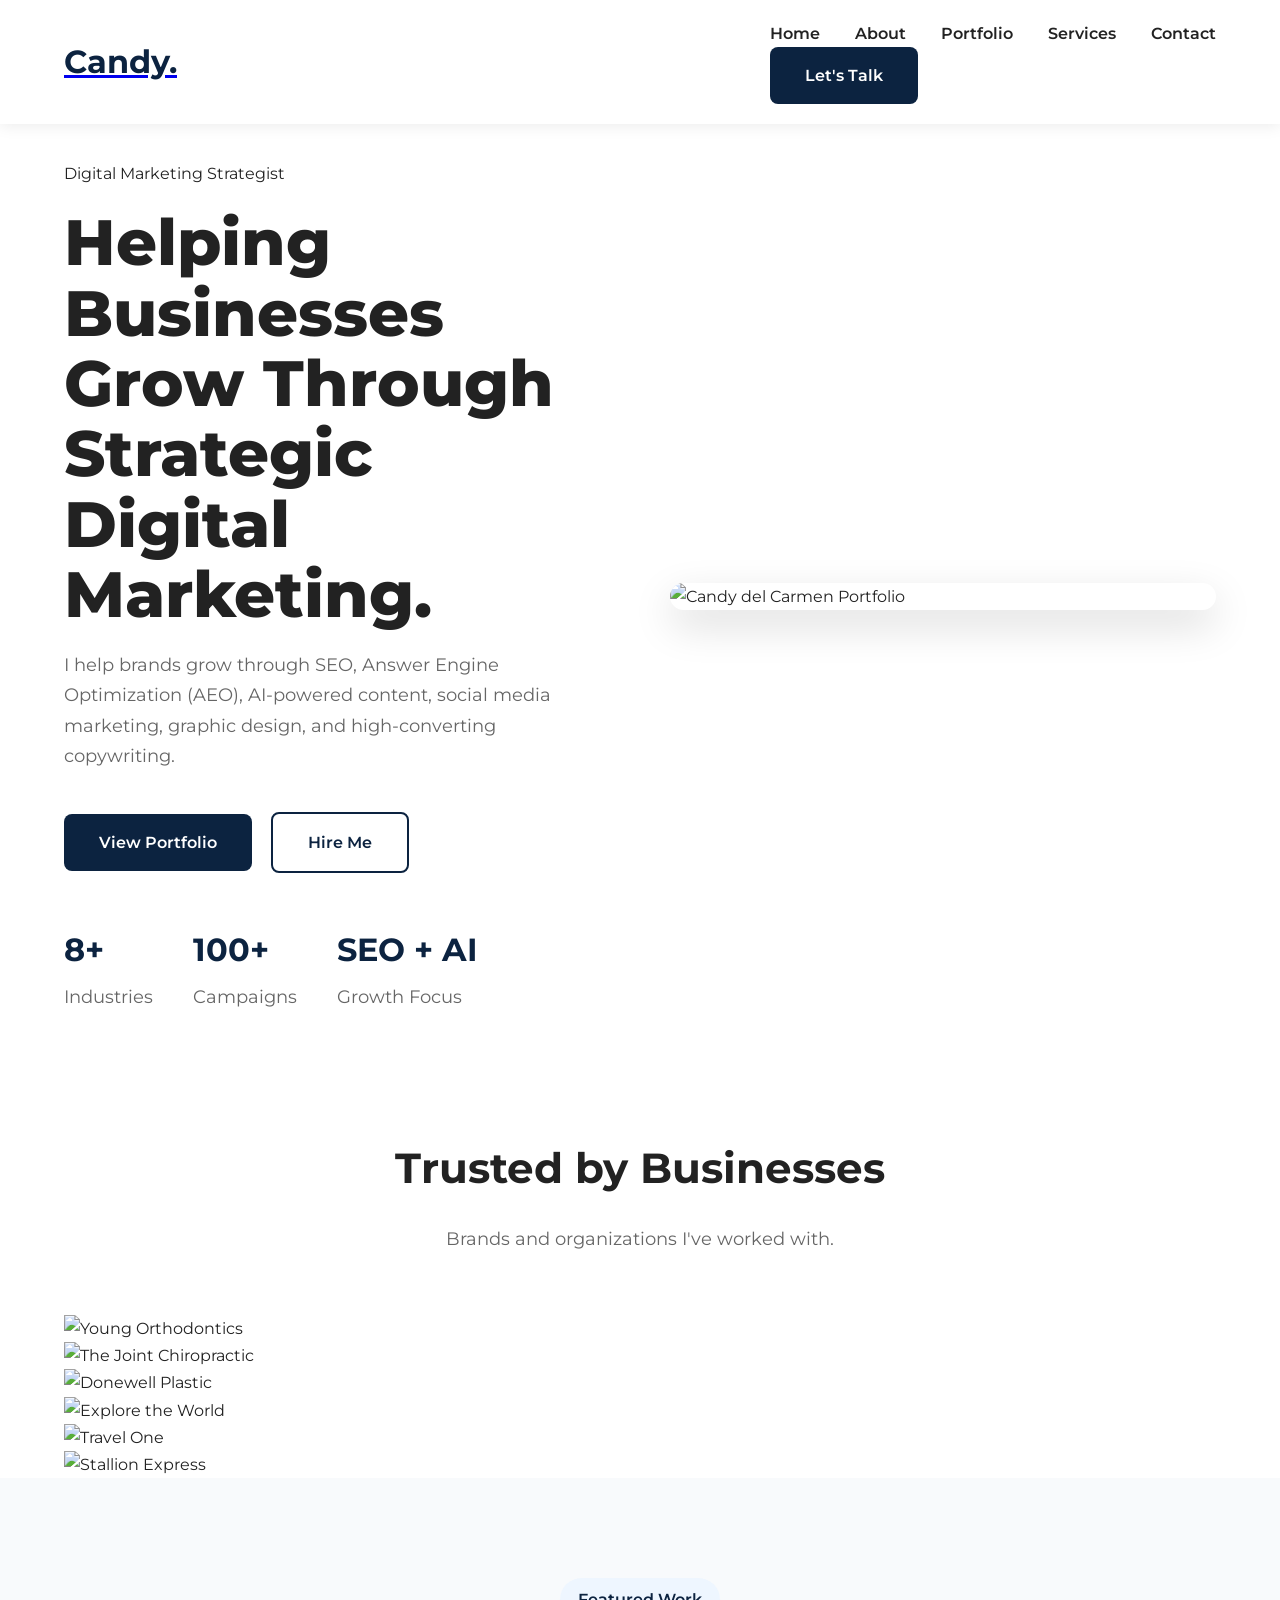
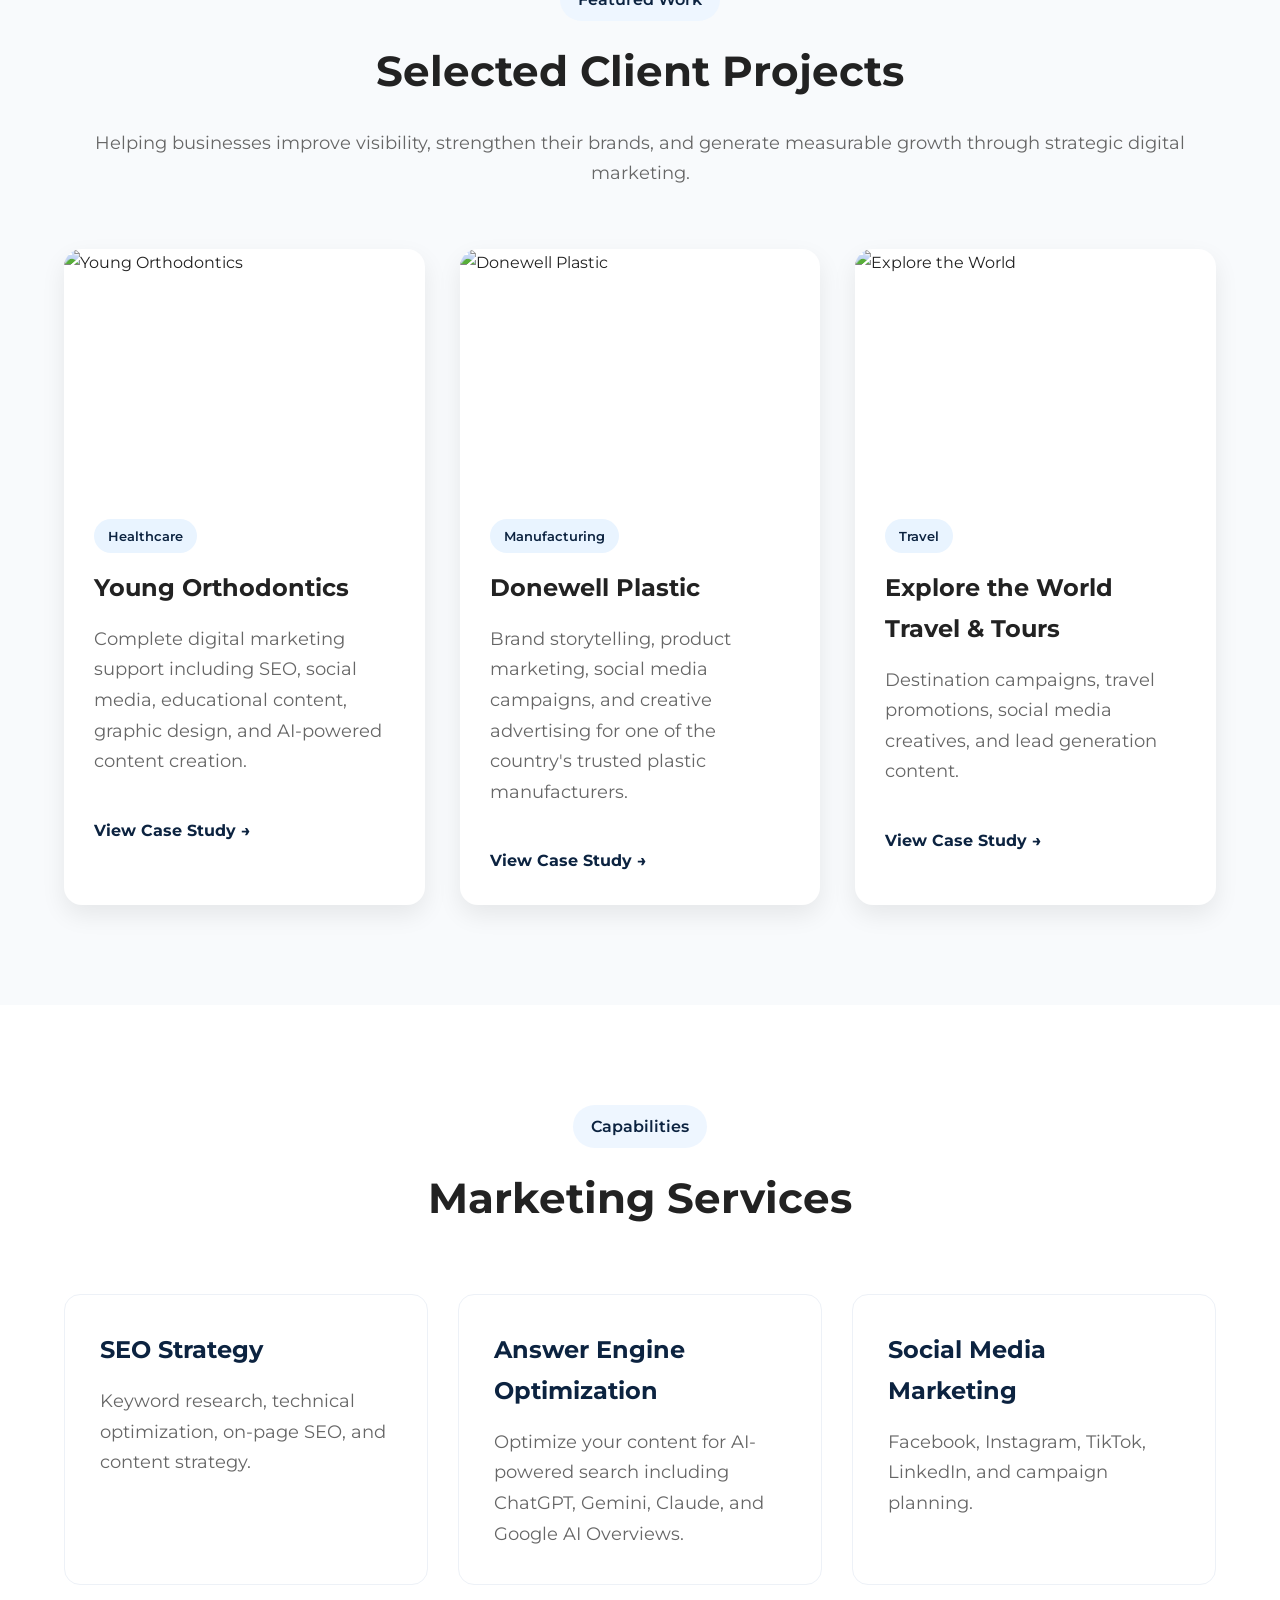
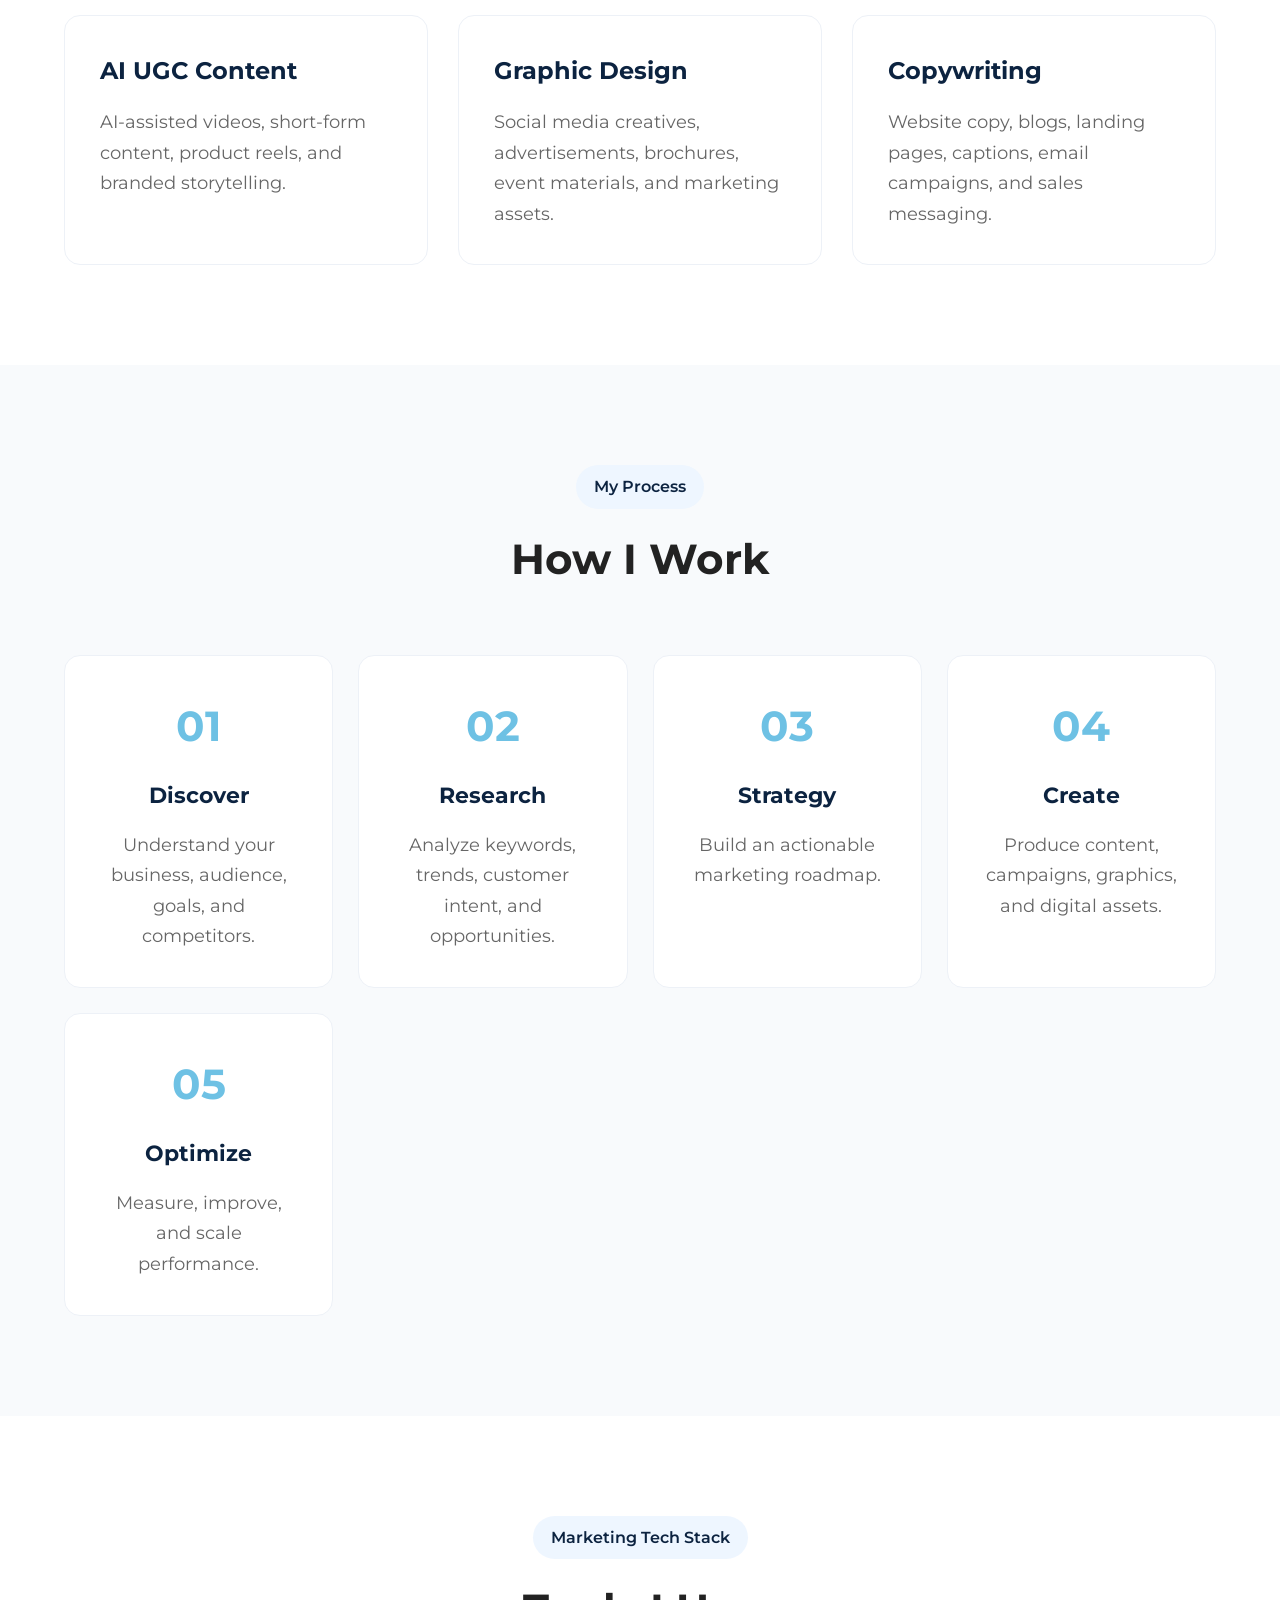
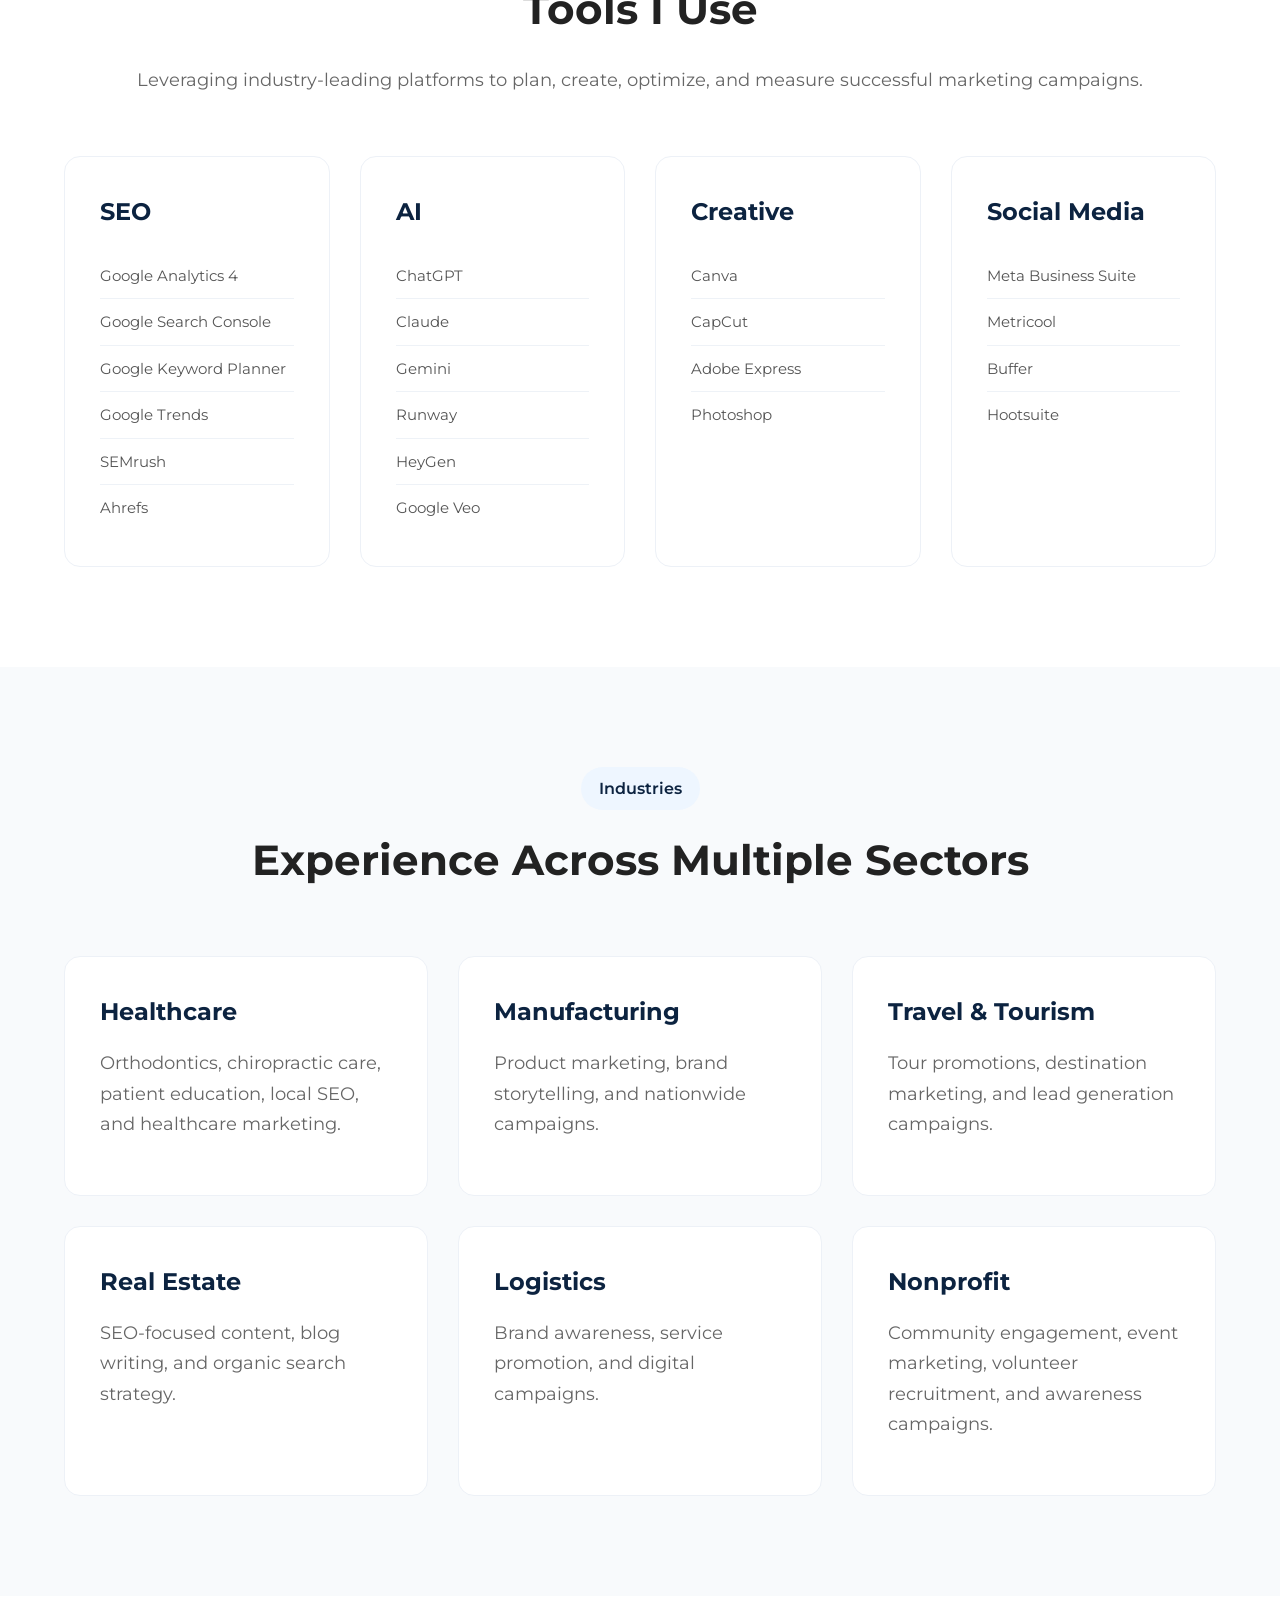
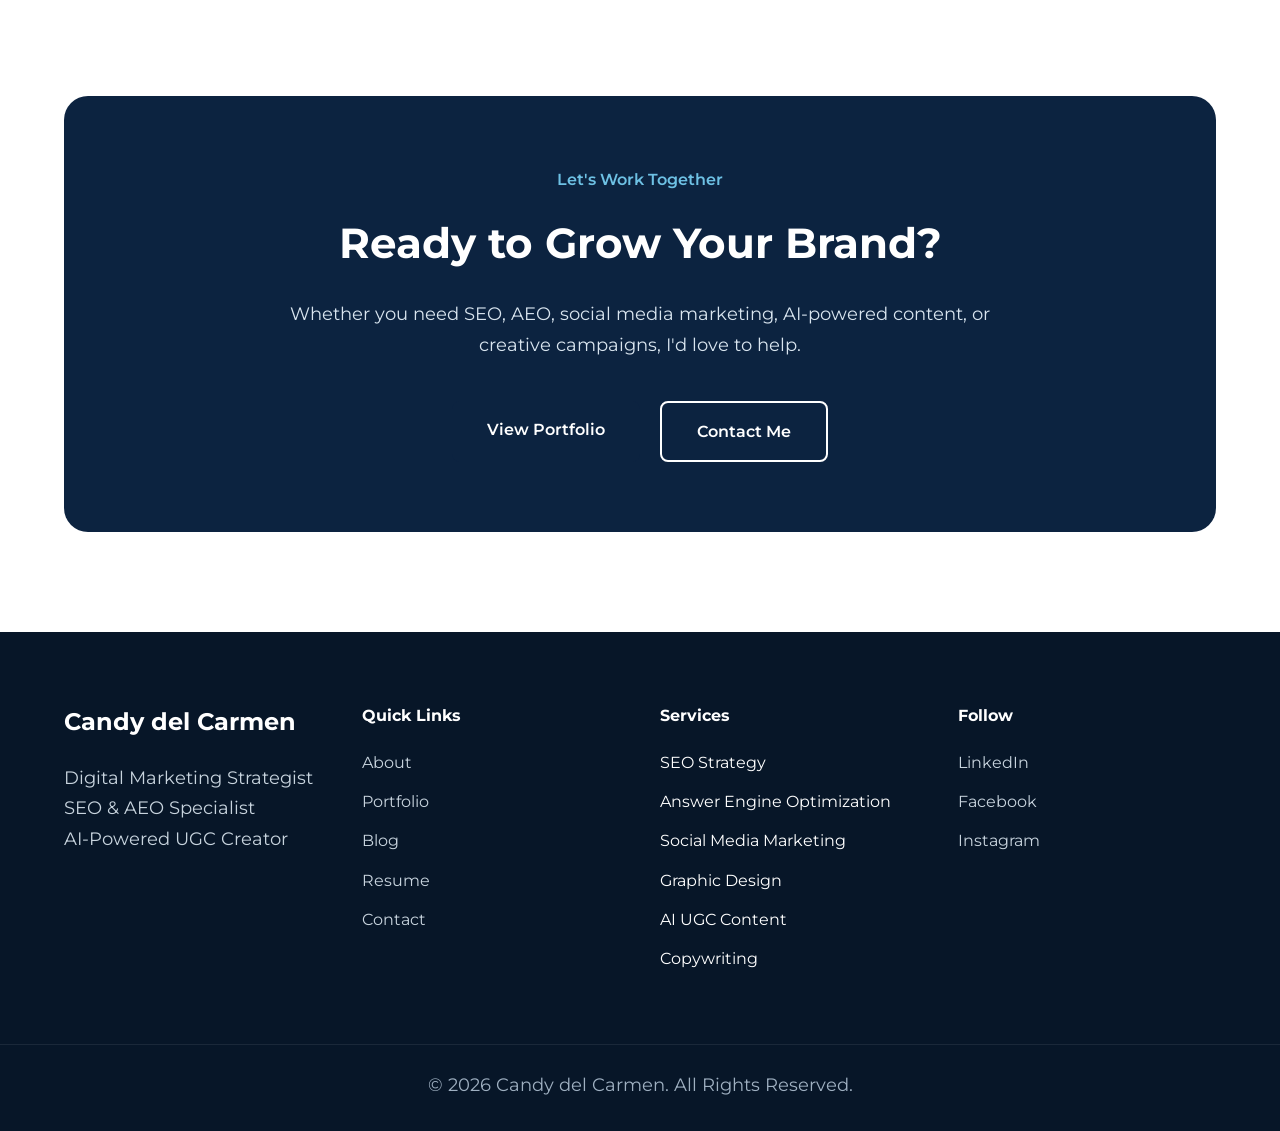
==== index.html @ 848c5b72 "Improve homepage hero copy" ====
<!DOCTYPE html>
<html lang="en">

<head>

<meta charset="UTF-8">
<meta http-equiv="X-UA-Compatible" content="IE=edge">
<meta name="viewport" content="width=device-width, initial-scale=1.0">

<title>Candy del Carmen | Digital Marketing Strategist</title>

<meta name="description"
content="Portfolio of Candy del Carmen, Digital Marketing Strategist specializing in SEO, AEO, Social Media Marketing, AI-Powered UGC Content, Graphic Design, and Copywriting.">

<meta name="keywords"
content="SEO Specialist, AEO Specialist, Digital Marketing Strategist, AI UGC Creator, Graphic Designer, Copywriter, Philippines">

<meta property="og:title"
content="Candy del Carmen | Digital Marketing Strategist">

<meta property="og:description"
content="Helping brands grow through SEO, AEO, AI-powered content, and strategic digital marketing.">

<meta property="og:type"
content="website">

<meta property="og:image"
content="assets/images/og-image.jpg">

<meta property="og:url"
content="https://yourdomain.com">

<link rel="icon" href="assets/icons/favicon.png">

<link rel="stylesheet" href="assets/css/style.css">

<link
href="https://fonts.googleapis.com/css2?family=Montserrat:wght@300;400;500;600;700;800&display=swap"
rel="stylesheet">

</head>

<body>

<header>

<div class="container">

<div class="logo">

<a href="index.html">

<h2>Candy.</h2>

</a>

</div>

<nav>

<nav>

<ul>

<li><a href="#home">Home</a></li>

<li><a href="#about">About</a></li>

<li><a href="#portfolio">Portfolio</a></li>

<li><a href="#services">Services</a></li>

<li><a href="#contact">Contact</a></li>

</ul>

</nav>
    
<a href="contact.html" class="btn-primary">

Let's Talk

</a>

</div>

</header>

<section class="hero" id="home">

<div class="container hero-grid">

<div class="hero-content">

<span class="eyebrow">

Digital Marketing Strategist

</span>

<h1>

Helping Businesses Grow Through Strategic Digital Marketing.

</h1>

<p>

I help brands grow through SEO, Answer Engine Optimization (AEO), 
    AI-powered content, social media marketing, graphic design, 
    and high-converting copywriting.
</p>

<div class="hero-buttons">

<a href="portfolio.html"
class="btn-primary">

View Portfolio

</a>

<a href="contact.html"
class="btn-secondary">

Hire Me

</a>

</div>

<div class="hero-stats">

<div>

<h3>8+</h3>

<p>Industries</p>

</div>

<div>

<h3>100+</h3>

<p>Campaigns</p>

</div>

<div>

<h3>SEO + AI</h3>

<p>Growth Focus</p>

</div>

</div>

</div>

<div class="hero-image">

<img
src="assets/images/hero-collage.jpg"
alt="Candy del Carmen Portfolio">

</div>

</div>

</section>

<section class="clients">

<div class="container">

<div class="section-title">

<h2>

Trusted by Businesses

</h2>

<p>

Brands and organizations I've worked with.

</p>

</div>

<div class="client-grid">

<div class="client-card">

<img
src="assets/images/clients/young.png"
alt="Young Orthodontics">

</div>

<div class="client-card">

<img
src="assets/images/clients/joint.png"
alt="The Joint Chiropractic">

</div>

<div class="client-card">

<img
src="assets/images/clients/donewell.png"
alt="Donewell Plastic">

</div>

<div class="client-card">

<img
src="assets/images/clients/explore.png"
alt="Explore the World">

</div>

<div class="client-card">

<img
src="assets/images/clients/travelone.png"
alt="Travel One">

</div>

<div class="client-card">

<img
src="assets/images/clients/stallion.png"
alt="Stallion Express">

</div>

</div>

</div>

</section>
<!-- =========================
FEATURED CASE STUDIES
========================== -->

<section class="featured-projects" id="portfolio">
    <div class="container">

        <div class="section-title">

            <span>Featured Work</span>

            <h2>Selected Client Projects</h2>

            <p>
                Helping businesses improve visibility, strengthen their brands,
                and generate measurable growth through strategic digital marketing.
            </p>

        </div>

        <div class="project-grid">

            <article class="project-card">

                <img src="assets/images/projects/young-cover.jpg"
                    alt="Young Orthodontics">

                <div class="project-content">

                    <span class="project-tag">
                        Healthcare
                    </span>

                    <h3>
                        Young Orthodontics
                    </h3>

                    <p>

                        Complete digital marketing support including
                        SEO,
                        social media,
                        educational content,
                        graphic design,
                        and AI-powered content creation.

                    </p>

                    <a href="case-studies/young-orthodontics.html">

                        View Case Study →

                    </a>

                </div>

            </article>

            <article class="project-card">

                <img src="assets/images/projects/donewell-cover.jpg"
                    alt="Donewell Plastic">

                <div class="project-content">

                    <span class="project-tag">

                        Manufacturing

                    </span>

                    <h3>

                        Donewell Plastic

                    </h3>

                    <p>

                        Brand storytelling,
                        product marketing,
                        social media campaigns,
                        and creative advertising
                        for one of the country's trusted plastic manufacturers.

                    </p>

                    <a href="case-studies/donewell-plastic.html">

                        View Case Study →

                    </a>

                </div>

            </article>

            <article class="project-card">

                <img src="assets/images/projects/explore-cover.jpg"
                    alt="Explore the World">

                <div class="project-content">

                    <span class="project-tag">

                        Travel

                    </span>

                    <h3>

                        Explore the World Travel & Tours

                    </h3>

                    <p>

                        Destination campaigns,
                        travel promotions,
                        social media creatives,
                        and lead generation content.

                    </p>

                    <a href="case-studies/explore-the-world.html">

                        View Case Study →

                    </a>

                </div>

            </article>

        </div>

    </div>

</section>

<!-- =========================
SERVICES
========================== -->

<section class="services" id="services">
    
    <div class="container">

        <div class="section-title">

            <span>Capabilities</span>

            <h2>
                Marketing Services
            </h2>

        </div>

        <div class="service-grid">

            <div class="service-card">

                <h3>

                    SEO Strategy

                </h3>

                <p>

                    Keyword research,
                    technical optimization,
                    on-page SEO,
                    and content strategy.

                </p>

            </div>

            <div class="service-card">

                <h3>

                    Answer Engine Optimization

                </h3>

                <p>

                    Optimize your content for AI-powered search
                    including ChatGPT,
                    Gemini,
                    Claude,
                    and Google AI Overviews.

                </p>

            </div>

            <div class="service-card">

                <h3>

                    Social Media Marketing

                </h3>

                <p>

                    Facebook,
                    Instagram,
                    TikTok,
                    LinkedIn,
                    and campaign planning.

                </p>

            </div>

            <div class="service-card">

                <h3>

                    AI UGC Content

                </h3>

                <p>

                    AI-assisted videos,
                    short-form content,
                    product reels,
                    and branded storytelling.

                </p>

            </div>

            <div class="service-card">

                <h3>

                    Graphic Design

                </h3>

                <p>

                    Social media creatives,
                    advertisements,
                    brochures,
                    event materials,
                    and marketing assets.

                </p>

            </div>

            <div class="service-card">

                <h3>

                    Copywriting

                </h3>

                <p>

                    Website copy,
                    blogs,
                    landing pages,
                    captions,
                    email campaigns,
                    and sales messaging.

                </p>

            </div>

        </div>

    </div>

</section>

<!-- =========================
MARKETING PROCESS
========================== -->

<section class="process">

    <div class="container">

        <div class="section-title">

            <span>My Process</span>

            <h2>

                How I Work

            </h2>

        </div>

        <div class="process-grid">

            <div class="step">

                <h3>01</h3>

                <h4>Discover</h4>

                <p>

                    Understand your business,
                    audience,
                    goals,
                    and competitors.

                </p>

            </div>

            <div class="step">

                <h3>02</h3>

                <h4>Research</h4>

                <p>

                    Analyze keywords,
                    trends,
                    customer intent,
                    and opportunities.

                </p>

            </div>

            <div class="step">

                <h3>03</h3>

                <h4>Strategy</h4>

                <p>

                    Build an actionable marketing roadmap.

                </p>

            </div>

            <div class="step">

                <h3>04</h3>

                <h4>Create</h4>

                <p>

                    Produce content,
                    campaigns,
                    graphics,
                    and digital assets.

                </p>

            </div>

            <div class="step">

                <h3>05</h3>

                <h4>Optimize</h4>

                <p>

                    Measure,
                    improve,
                    and scale performance.

                </p>

            </div>

        </div>

    </div>

</section>  
<!-- =========================
MARKETING TECH STACK
========================== -->

<section class="tech-stack">

    <div class="container">

        <div class="section-title">

            <span>Marketing Tech Stack</span>

            <h2>Tools I Use</h2>

            <p>
                Leveraging industry-leading platforms to plan, create, optimize,
                and measure successful marketing campaigns.
            </p>

        </div>

        <div class="tools-grid">

            <div class="tool-category">

                <h3>SEO</h3>

                <ul>
                    <li>Google Analytics 4</li>
                    <li>Google Search Console</li>
                    <li>Google Keyword Planner</li>
                    <li>Google Trends</li>
                    <li>SEMrush</li>
                    <li>Ahrefs</li>
                </ul>

            </div>

            <div class="tool-category">

                <h3>AI</h3>

                <ul>
                    <li>ChatGPT</li>
                    <li>Claude</li>
                    <li>Gemini</li>
                    <li>Runway</li>
                    <li>HeyGen</li>
                    <li>Google Veo</li>
                </ul>

            </div>

            <div class="tool-category">

                <h3>Creative</h3>

                <ul>
                    <li>Canva</li>
                    <li>CapCut</li>
                    <li>Adobe Express</li>
                    <li>Photoshop</li>
                </ul>

            </div>

            <div class="tool-category">

                <h3>Social Media</h3>

                <ul>
                    <li>Meta Business Suite</li>
                    <li>Metricool</li>
                    <li>Buffer</li>
                    <li>Hootsuite</li>
                </ul>

            </div>

        </div>

    </div>

</section>

<!-- =========================
INDUSTRIES
========================== -->

<section class="industries">

    <div class="container">

        <div class="section-title">

            <span>Industries</span>

            <h2>Experience Across Multiple Sectors</h2>

        </div>

        <div class="industry-grid">

            <div class="industry-card">

                <h3>Healthcare</h3>

                <p>
                    Orthodontics, chiropractic care,
                    patient education,
                    local SEO,
                    and healthcare marketing.
                </p>

            </div>

            <div class="industry-card">

                <h3>Manufacturing</h3>

                <p>
                    Product marketing,
                    brand storytelling,
                    and nationwide campaigns.
                </p>

            </div>

            <div class="industry-card">

                <h3>Travel & Tourism</h3>

                <p>
                    Tour promotions,
                    destination marketing,
                    and lead generation campaigns.
                </p>

            </div>

            <div class="industry-card">

                <h3>Real Estate</h3>

                <p>
                    SEO-focused content,
                    blog writing,
                    and organic search strategy.
                </p>

            </div>

            <div class="industry-card">

                <h3>Logistics</h3>

                <p>
                    Brand awareness,
                    service promotion,
                    and digital campaigns.
                </p>

            </div>

            <div class="industry-card">

                <h3>Nonprofit</h3>

                <p>
                    Community engagement,
                    event marketing,
                    volunteer recruitment,
                    and awareness campaigns.
                </p>

            </div>

        </div>

    </div>

</section>

<!-- =========================
CALL TO ACTION
========================== -->

<section class="cta">

    <div class="container">

        <div class="cta-box">

            <span>Let's Work Together</span>

            <h2>
                Ready to Grow Your Brand?
            </h2>

            <p>

                Whether you need SEO,
                AEO,
                social media marketing,
                AI-powered content,
                or creative campaigns,
                I'd love to help.

            </p>

            <div class="cta-buttons">

                <a href="portfolio.html" class="btn-primary">

                    View Portfolio

                </a>

                <a href="contact.html" class="btn-secondary">

                    Contact Me

                </a>

            </div>

        </div>

    </div>

</section>

<!-- =========================
FOOTER
========================== -->

<footer>

    <div class="container footer-grid">

        <div>

            <h3>Candy del Carmen</h3>

            <p>

                Digital Marketing Strategist

                <br>

                SEO & AEO Specialist

                <br>

                AI-Powered UGC Creator

            </p>

        </div>

        <div>

            <h4>Quick Links</h4>

            <ul>

                <li><a href="about.html">About</a></li>

                <li><a href="portfolio.html">Portfolio</a></li>

                <li><a href="blog.html">Blog</a></li>

                <li><a href="resume.html">Resume</a></li>

                <li><a href="contact.html">Contact</a></li>

            </ul>

        </div>

        <div>

            <h4>Services</h4>

            <ul>

                <li>SEO Strategy</li>

                <li>Answer Engine Optimization</li>

                <li>Social Media Marketing</li>

                <li>Graphic Design</li>

                <li>AI UGC Content</li>

                <li>Copywriting</li>

            </ul>

        </div>

        <div>

            <h4>Follow</h4>

            <ul>

                <li><a href="#">LinkedIn</a></li>

                <li><a href="#">Facebook</a></li>

                <li><a href="#">Instagram</a></li>

            </ul>

        </div>

    </div>

    <div class="copyright">

        <p>

            © 2026 Candy del Carmen. All Rights Reserved.

        </p>

    </div>

</footer>

<script src="assets/js/main.js"></script>
</body>

</html>
---- assets/css/style.css ----
/* ===================================
GLOBAL RESET
=================================== */

*{
margin:0;
padding:0;
box-sizing:border-box;
}

html{
scroll-behavior:smooth;
}

body{

font-family:'Montserrat',sans-serif;

background:#ffffff;

color:#222;

line-height:1.7;

overflow-x:hidden;

}

/* ===================================
CONTAINER
=================================== */

.container{

width:90%;

max-width:1200px;

margin:auto;

}

/* ===================================
TYPOGRAPHY
=================================== */

h1{

font-size:64px;

font-weight:800;

line-height:1.1;

}

h2{

font-size:42px;

font-weight:700;

margin-bottom:20px;

}

h3{

font-size:24px;

font-weight:700;

}

p{

font-size:18px;

color:#666;

margin-bottom:20px;

}

.section-title{

text-align:center;

margin-bottom:60px;

}

.section-title span{

display:inline-block;

padding:8px 18px;

background:#eef6ff;

color:#0C2340;

border-radius:40px;

font-weight:600;

margin-bottom:15px;

}

/* ===================================
BUTTONS
=================================== */

.btn-primary{

display:inline-block;

padding:15px 35px;

background:#0C2340;

color:white;

text-decoration:none;

border-radius:8px;

font-weight:600;

transition:.3s;

}

.btn-primary:hover{

transform:translateY(-3px);

}

.btn-secondary{

display:inline-block;

padding:15px 35px;

border:2px solid #0C2340;

color:#0C2340;

text-decoration:none;

border-radius:8px;

font-weight:600;

transition:.3s;

margin-left:15px;

}

.btn-secondary:hover{

background:#0C2340;

color:#fff;

}

/* ===================================
HEADER
=================================== */

header{

position:fixed;

top:0;

left:0;

width:100%;

background:white;

box-shadow:0 2px 15px rgba(0,0,0,.08);

z-index:999;

}

header .container{

display:flex;

justify-content:space-between;

align-items:center;

padding:20px 0;

}

.logo h2{

color:#0C2340;

font-size:32px;

margin:0;

}

nav ul{

display:flex;

list-style:none;

gap:35px;

}

nav a{

text-decoration:none;

font-weight:600;

color:#222;

transition:.3s;

}

nav a:hover{

color:#0C2340;

}

/* ===================================
HERO
=================================== */

.hero{

padding:160px 0 100px;

}

.hero-grid{

display:grid;

grid-template-columns:1fr 1fr;

align-items:center;

gap:60px;

}

.hero h1{

margin:20px 0;

}

.hero-image img{

width:100%;

border-radius:20px;

box-shadow:0 15px 40px rgba(0,0,0,.15);

}

.hero-buttons{

margin:40px 0;

}

.hero-stats{

display:flex;

gap:40px;

margin-top:50px;

}

.hero-stats h3{

color:#0C2340;

font-size:32px;

margin-bottom:5px;

}
/* ===================================
FEATURED PROJECTS
=================================== */

.featured-projects{
    padding:100px 0;
    background:#f8fafc;
}

.project-grid{
    display:grid;
    grid-template-columns:repeat(auto-fit,minmax(320px,1fr));
    gap:35px;
}

.project-card{
    background:#fff;
    border-radius:18px;
    overflow:hidden;
    box-shadow:0 10px 25px rgba(0,0,0,.08);
    transition:.35s;
}

.project-card:hover{
    transform:translateY(-10px);
    box-shadow:0 20px 40px rgba(0,0,0,.12);
}

.project-card img{
    width:100%;
    height:240px;
    object-fit:cover;
    display:block;
}

.project-content{
    padding:30px;
}

.project-tag{
    display:inline-block;
    padding:6px 14px;
    background:#e9f4ff;
    color:#0C2340;
    font-size:13px;
    font-weight:600;
    border-radius:40px;
    margin-bottom:15px;
}

.project-content h3{
    margin-bottom:15px;
}

.project-content a{
    display:inline-block;
    margin-top:20px;
    color:#0C2340;
    text-decoration:none;
    font-weight:700;
}

.project-content a:hover{
    color:#6EC1E4;
}

/* ===================================
SERVICES
=================================== */

.services{
    padding:100px 0;
}

.service-grid{
    display:grid;
    grid-template-columns:repeat(auto-fit,minmax(280px,1fr));
    gap:30px;
}

.service-card{
    background:#fff;
    border:1px solid #edf1f7;
    border-radius:16px;
    padding:35px;
    transition:.3s;
}

.service-card:hover{
    transform:translateY(-8px);
    box-shadow:0 15px 30px rgba(0,0,0,.08);
}

.service-card h3{
    color:#0C2340;
    margin-bottom:15px;
}

.service-card p{
    margin:0;
}

/* ===================================
PROCESS
=================================== */

.process{
    background:#f8fafc;
    padding:100px 0;
}

.process-grid{
    display:grid;
    grid-template-columns:repeat(auto-fit,minmax(220px,1fr));
    gap:25px;
}

.step{
    background:#fff;
    padding:35px;
    border-radius:16px;
    text-align:center;
    transition:.3s;
    border:1px solid #edf1f7;
}

.step:hover{
    transform:translateY(-8px);
}

.step h3{
    font-size:42px;
    color:#6EC1E4;
    margin-bottom:15px;
}

.step h4{
    color:#0C2340;
    margin-bottom:15px;
    font-size:22px;
}

.step p{
    margin:0;
}

/* ===================================
GENERAL SECTION SPACING
=================================== */

section{
    width:100%;
}

img{
    max-width:100%;
    height:auto;
}

a{
    transition:.3s;
}

ul{
    list-style:none;
}
/* ===================================
TECH STACK
=================================== */

.tech-stack{
    padding:100px 0;
    background:#ffffff;
}

.tools-grid{
    display:grid;
    grid-template-columns:repeat(auto-fit,minmax(240px,1fr));
    gap:30px;
}

.tool-category{
    background:#fff;
    border:1px solid #edf1f7;
    border-radius:16px;
    padding:35px;
    transition:.3s;
}

.tool-category:hover{
    transform:translateY(-8px);
    box-shadow:0 15px 30px rgba(0,0,0,.08);
}

.tool-category h3{
    color:#0C2340;
    margin-bottom:20px;
}

.tool-category ul{
    padding:0;
    margin:0;
}

.tool-category li{
    padding:10px 0;
    border-bottom:1px solid #eef2f7;
    color:#555;
    font-size:15px;
}

.tool-category li:last-child{
    border-bottom:none;
}

/* ===================================
INDUSTRIES
=================================== */

.industries{
    padding:100px 0;
    background:#f8fafc;
}

.industry-grid{
    display:grid;
    grid-template-columns:repeat(auto-fit,minmax(280px,1fr));
    gap:30px;
}

.industry-card{
    background:#fff;
    border-radius:16px;
    padding:35px;
    border:1px solid #edf1f7;
    transition:.3s;
}

.industry-card:hover{
    transform:translateY(-8px);
    box-shadow:0 15px 30px rgba(0,0,0,.08);
}

.industry-card h3{
    color:#0C2340;
    margin-bottom:15px;
}

/* ===================================
CTA
=================================== */

.cta{
    padding:100px 0;
}

.cta-box{
    background:#0C2340;
    color:#fff;
    text-align:center;
    padding:70px;
    border-radius:24px;
}

.cta-box span{
    display:inline-block;
    color:#6EC1E4;
    font-weight:600;
    margin-bottom:15px;
}

.cta-box h2{
    color:#fff;
    margin-bottom:20px;
}

.cta-box p{
    color:#d9e5ef;
    max-width:700px;
    margin:0 auto 40px;
}

.cta-buttons{
    display:flex;
    justify-content:center;
    gap:20px;
    flex-wrap:wrap;
}

.cta .btn-secondary{
    background:transparent;
    color:#fff;
    border:2px solid #fff;
    margin-left:0;
}

.cta .btn-secondary:hover{
    background:#fff;
    color:#0C2340;
}

/* ===================================
FOOTER
=================================== */

footer{
    background:#071628;
    color:#fff;
    padding:70px 0 30px;
}

.footer-grid{
    display:grid;
    grid-template-columns:repeat(auto-fit,minmax(220px,1fr));
    gap:40px;
}

footer h3,
footer h4{
    color:#fff;
    margin-bottom:20px;
}

footer p{
    color:#c8d4de;
}

footer ul{
    padding:0;
}

footer li{
    margin-bottom:12px;
}

footer a{
    color:#c8d4de;
    text-decoration:none;
}

footer a:hover{
    color:#6EC1E4;
}

.copyright{
    margin-top:60px;
    text-align:center;
    border-top:1px solid rgba(255,255,255,.08);
    padding-top:25px;
}

.copyright p{
    margin:0;
    color:#9fb0c1;
}

/* ===================================
SMOOTH ANIMATIONS
=================================== */

.project-card,
.service-card,
.industry-card,
.tool-category,
.step{
    transition:all .35s ease;
}

.hero img{
    transition:.4s;
}

.hero img:hover{
    transform:scale(1.02);
}

.btn-primary,
.btn-secondary{
    transition:all .3s ease;
}
/* ===================================
RESPONSIVE DESIGN
=================================== */

@media (max-width:1200px){

.container{
width:92%;
}

.hero h1{
font-size:52px;
}

}

@media (max-width:992px){

header .container{

flex-direction:column;

gap:20px;

}

nav ul{

flex-wrap:wrap;

justify-content:center;

gap:20px;

}

.hero{

padding:140px 0 80px;

}

.hero-grid{

grid-template-columns:1fr;

text-align:center;

}

.hero-image{

order:-1;

}

.hero-buttons{

display:flex;

justify-content:center;

flex-wrap:wrap;

gap:15px;

}

.hero-stats{

justify-content:center;

flex-wrap:wrap;

}

.footer-grid{

grid-template-columns:repeat(2,1fr);

}

}

@media (max-width:768px){

h1{

font-size:42px;

}

h2{

font-size:34px;

}

h3{

font-size:22px;

}

p{

font-size:16px;

}

nav ul{

flex-direction:column;

align-items:center;

}

.hero{

padding:120px 0 70px;

}

.hero-grid{

gap:40px;

}

.project-grid,
.service-grid,
.process-grid,
.tools-grid,
.industry-grid{

grid-template-columns:1fr;

}

.cta-box{

padding:50px 30px;

}

.footer-grid{

grid-template-columns:1fr;

text-align:center;

}

.hero-stats{

gap:25px;

}

.btn-primary,
.btn-secondary{

width:100%;

text-align:center;

margin:0;

}

.cta-buttons{

flex-direction:column;

}

}

@media (max-width:480px){

.container{

width:94%;

}

h1{

font-size:34px;

}

h2{

font-size:28px;

}

.logo h2{

font-size:28px;

}

.hero{

padding-top:100px;

}

.project-card img{

height:200px;

}

.service-card,
.industry-card,
.tool-category,
.step{

padding:25px;

}

.hero-stats{

flex-direction:column;

gap:20px;

}

}

/* ===================================
UTILITY CLASSES
=================================== */

.text-center{

text-align:center;

}

.mt-1{

margin-top:20px;

}

.mt-2{

margin-top:40px;

}

.mt-3{

margin-top:60px;

}

.mb-1{

margin-bottom:20px;

}

.mb-2{

margin-bottom:40px;

}

.mb-3{

margin-bottom:60px;

}

/* ===================================
IMAGES
=================================== */

img{

display:block;

max-width:100%;

height:auto;

}

/* ===================================
SCROLLBAR
=================================== */

::-webkit-scrollbar{

width:10px;

}

::-webkit-scrollbar-track{

background:#f3f5f7;

}

::-webkit-scrollbar-thumb{

background:#0C2340;

border-radius:20px;

}

::-webkit-scrollbar-thumb:hover{

background:#12395f;

}

/* ===================================
TEXT SELECTION
=================================== */

::selection{

background:#0C2340;

color:#ffffff;

}

/* ===================================
FOCUS
=================================== */

a:focus,
button:focus{

outline:2px solid #6EC1E4;

outline-offset:4px;

}

/* ===================================
END OF STYLE.CSS
=================================== */
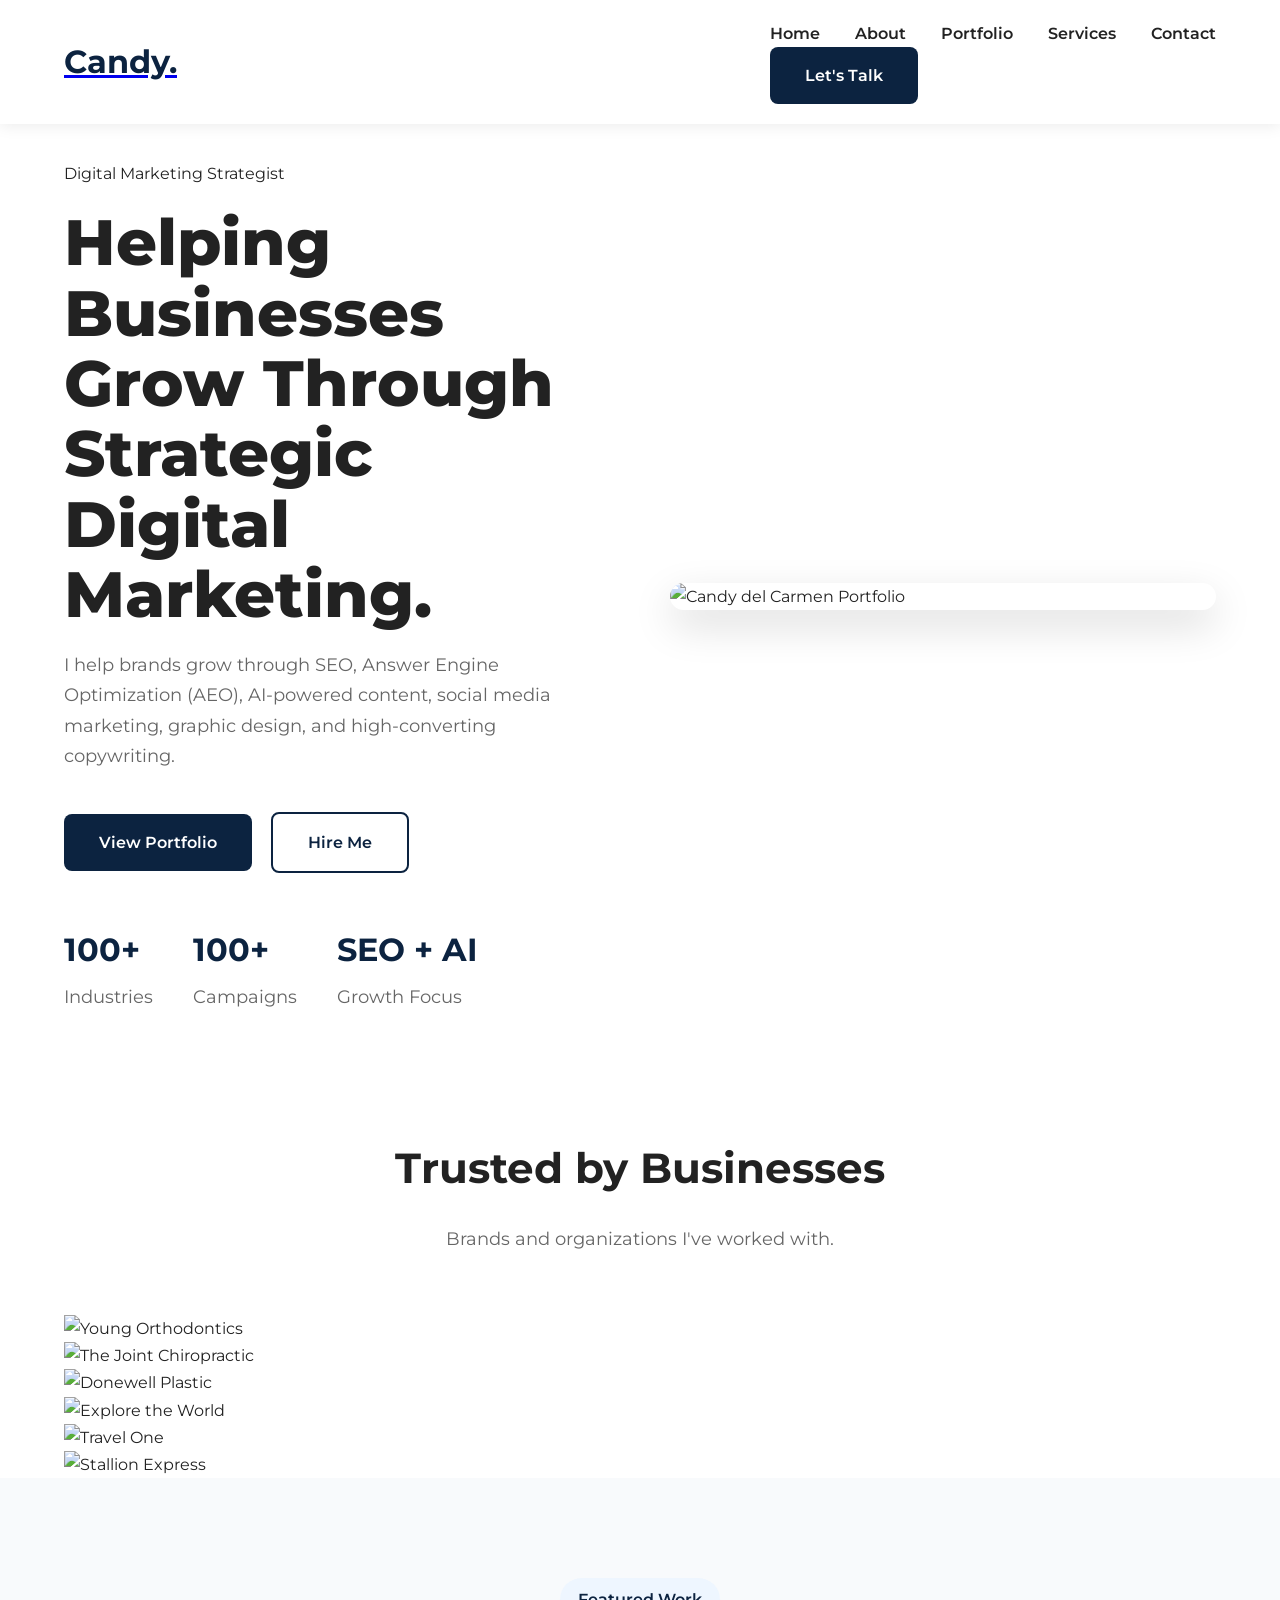
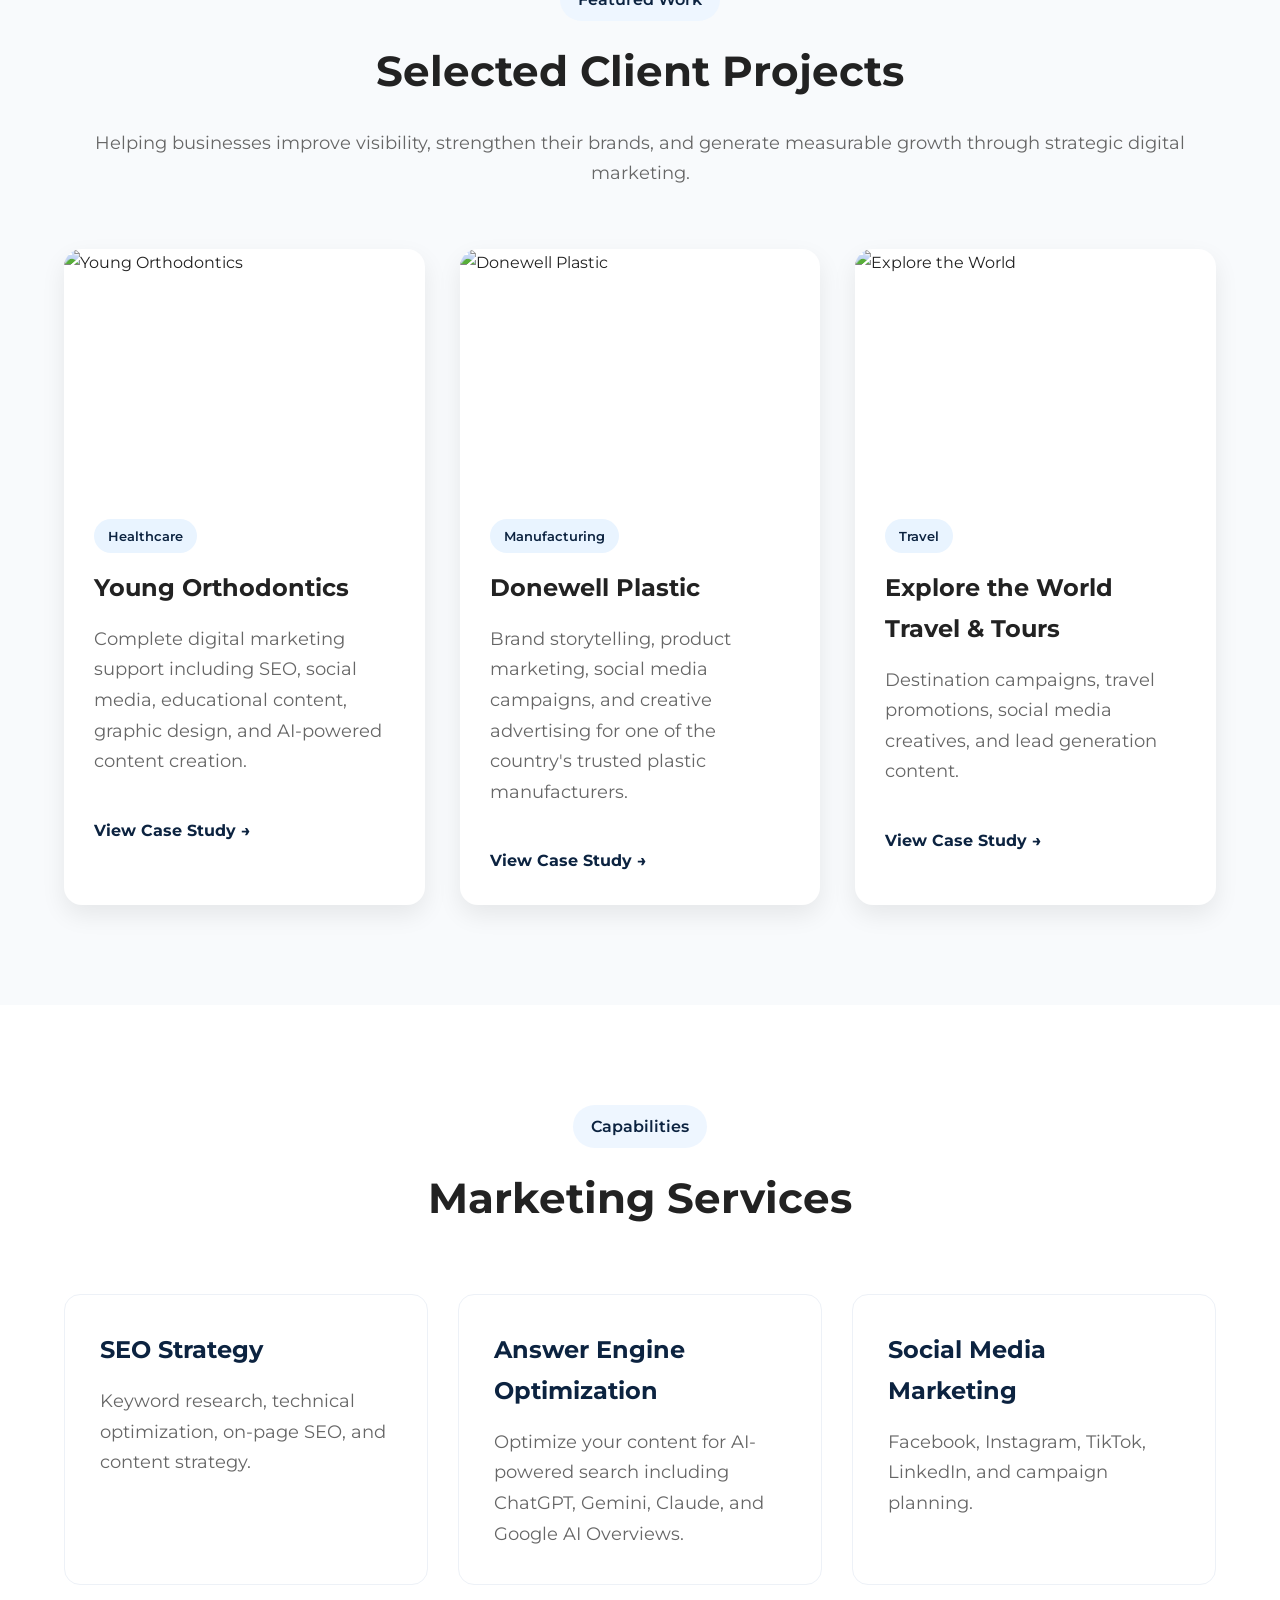
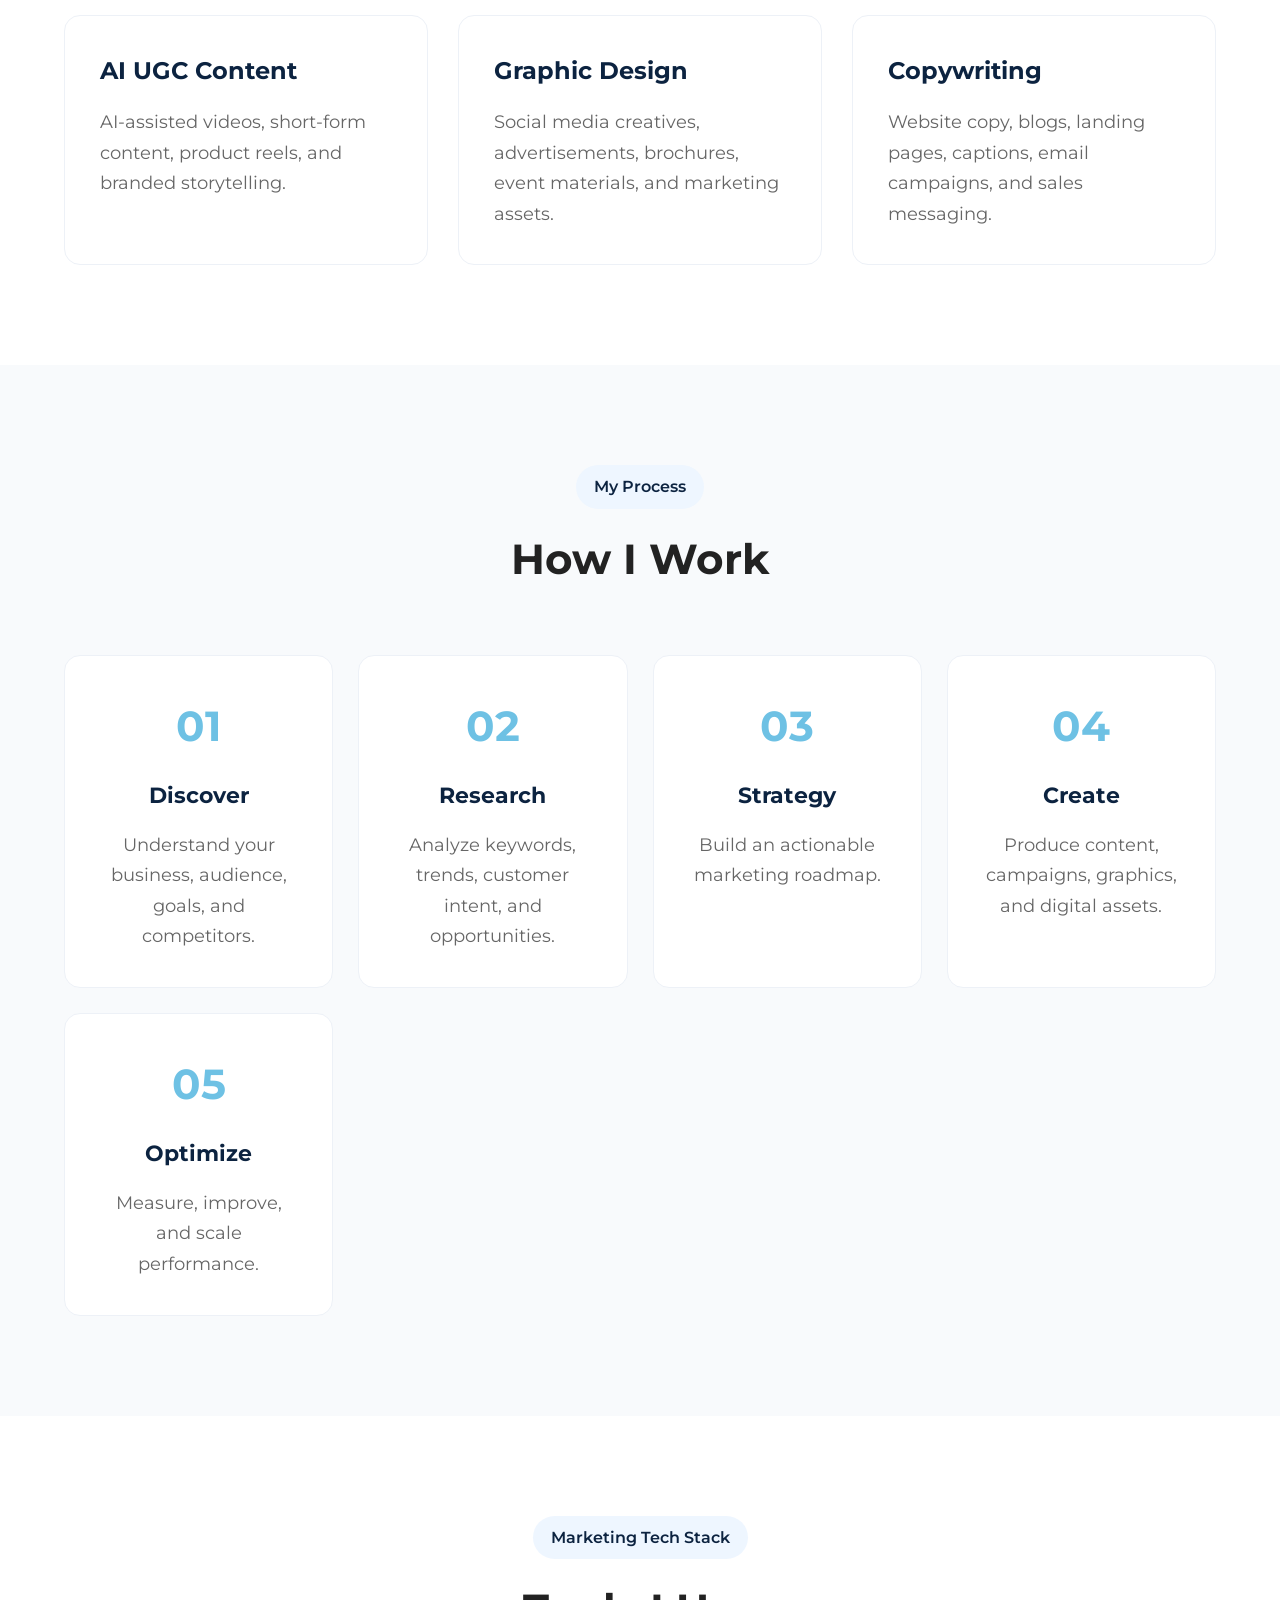
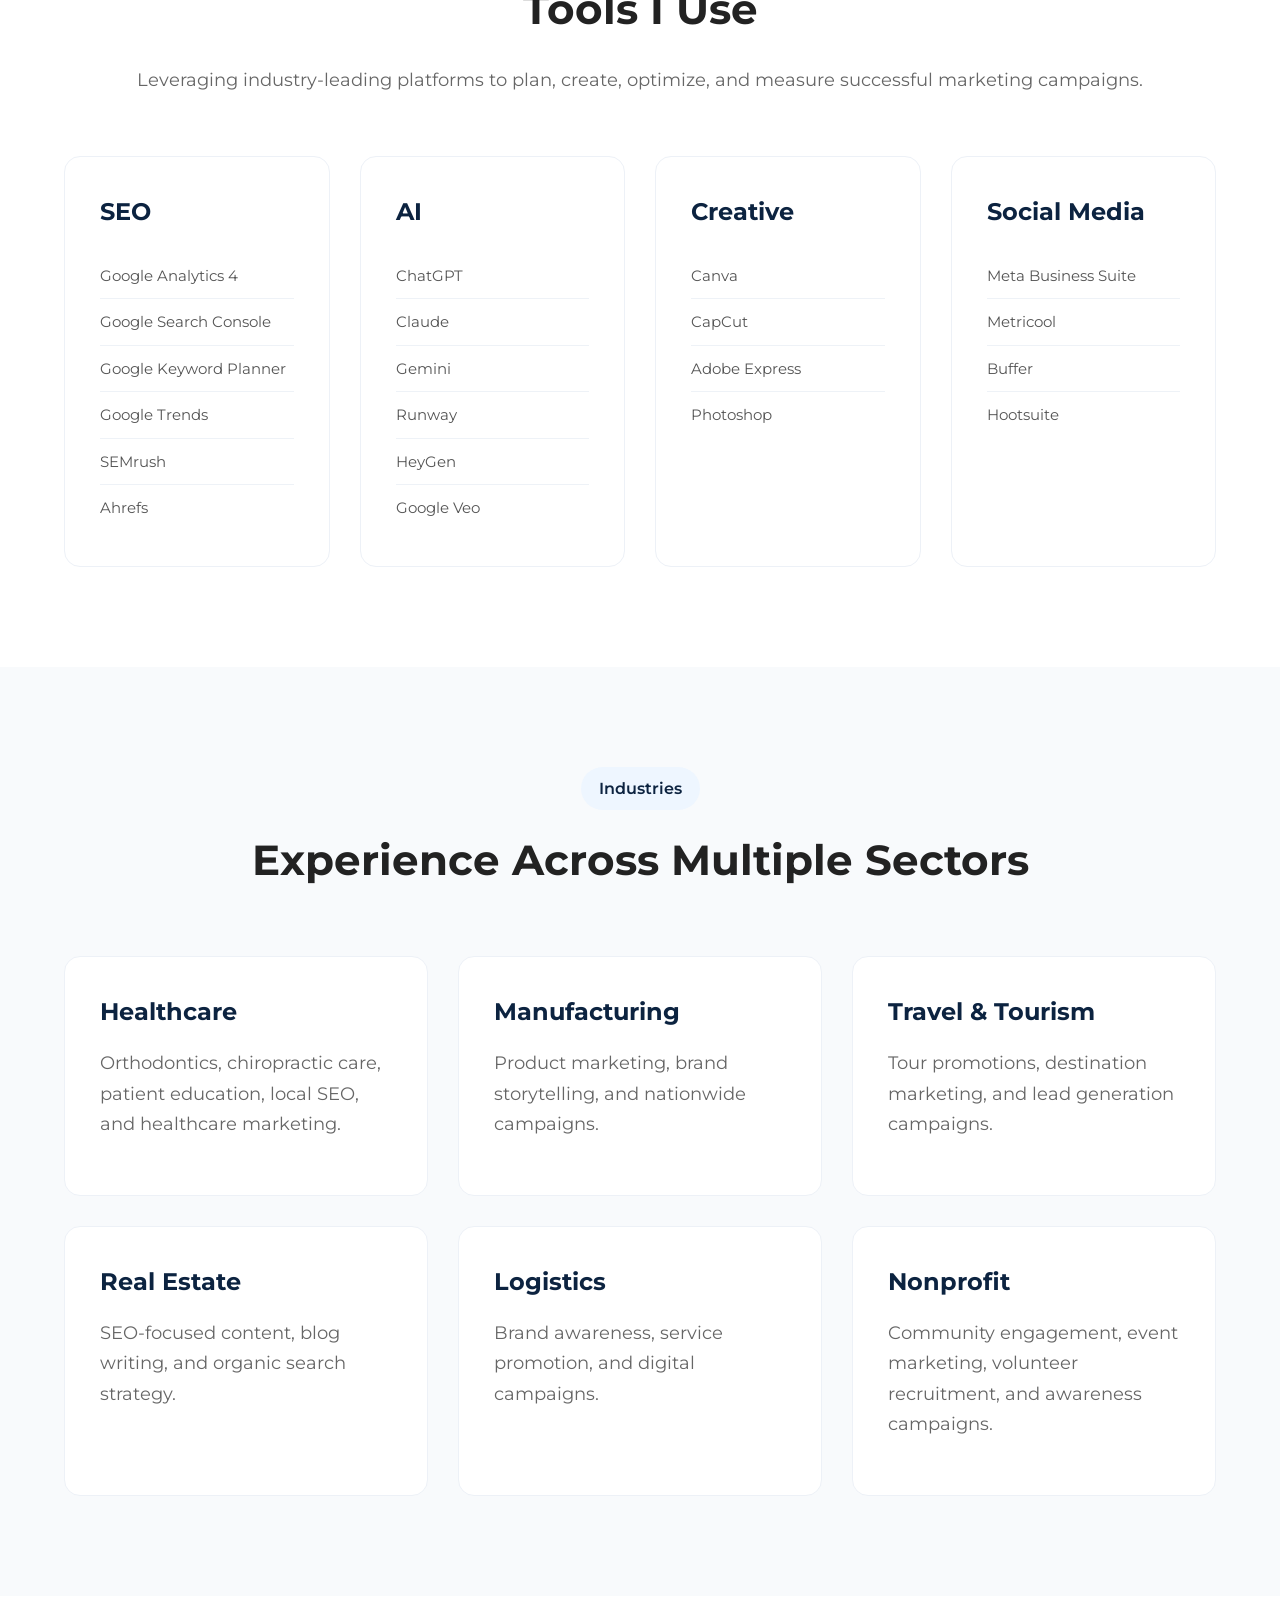
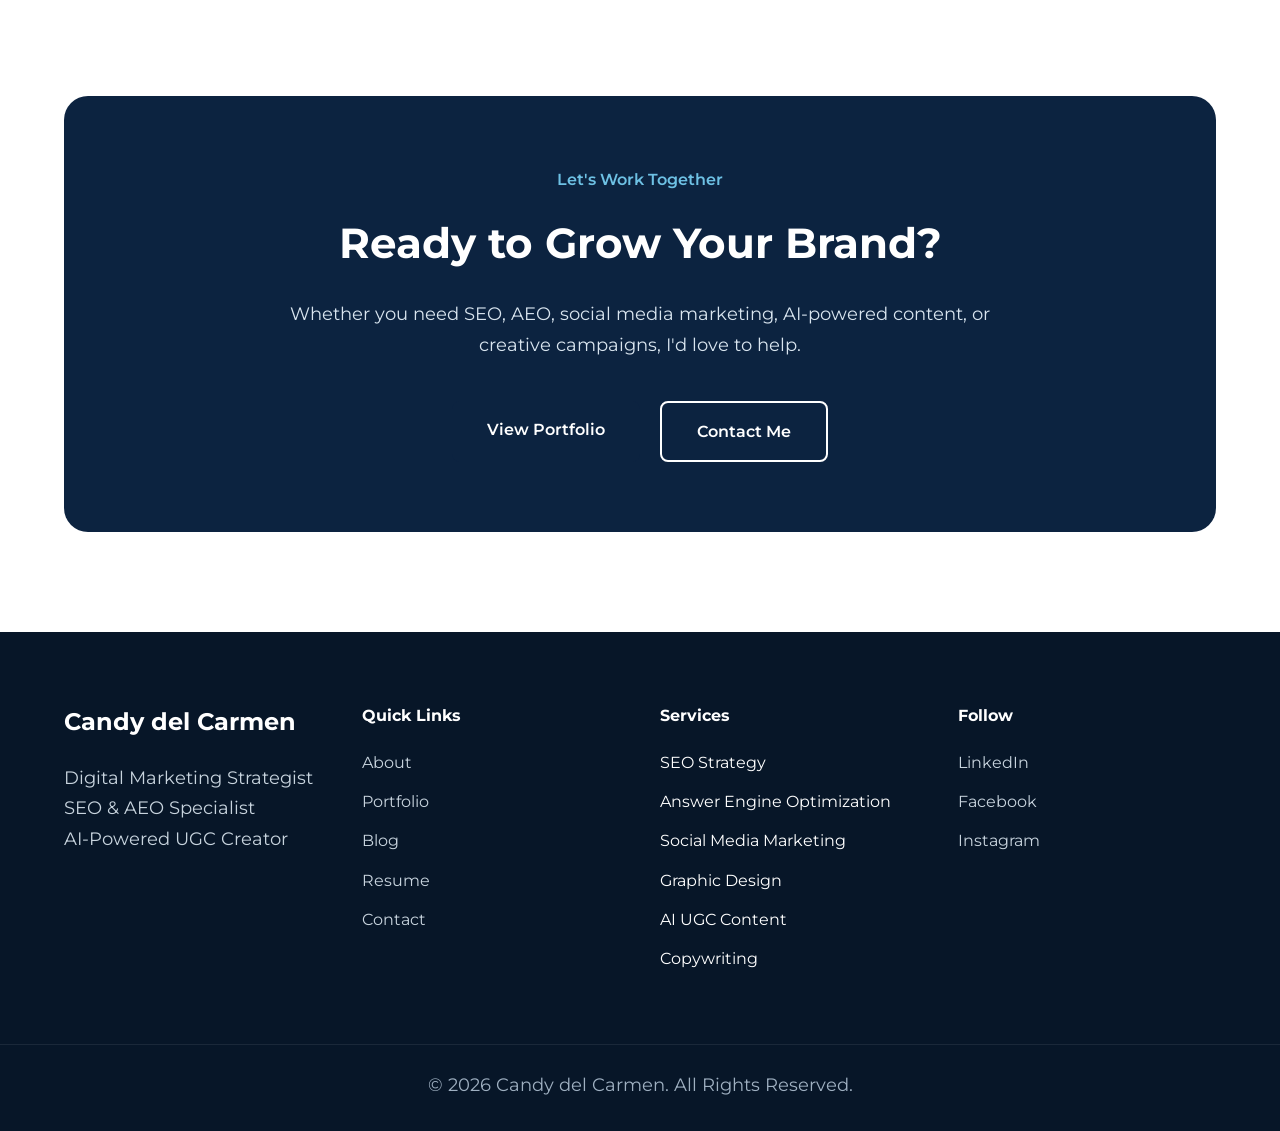
==== commit 5c5b0ebe: "Update index.html" ====
--- a/index.html
+++ b/index.html
@@ -133,7 +133,7 @@
 
 <div>
 
-<h3>8+</h3>
+<h3>100+</h3>
 
 <p>Industries</p>
 
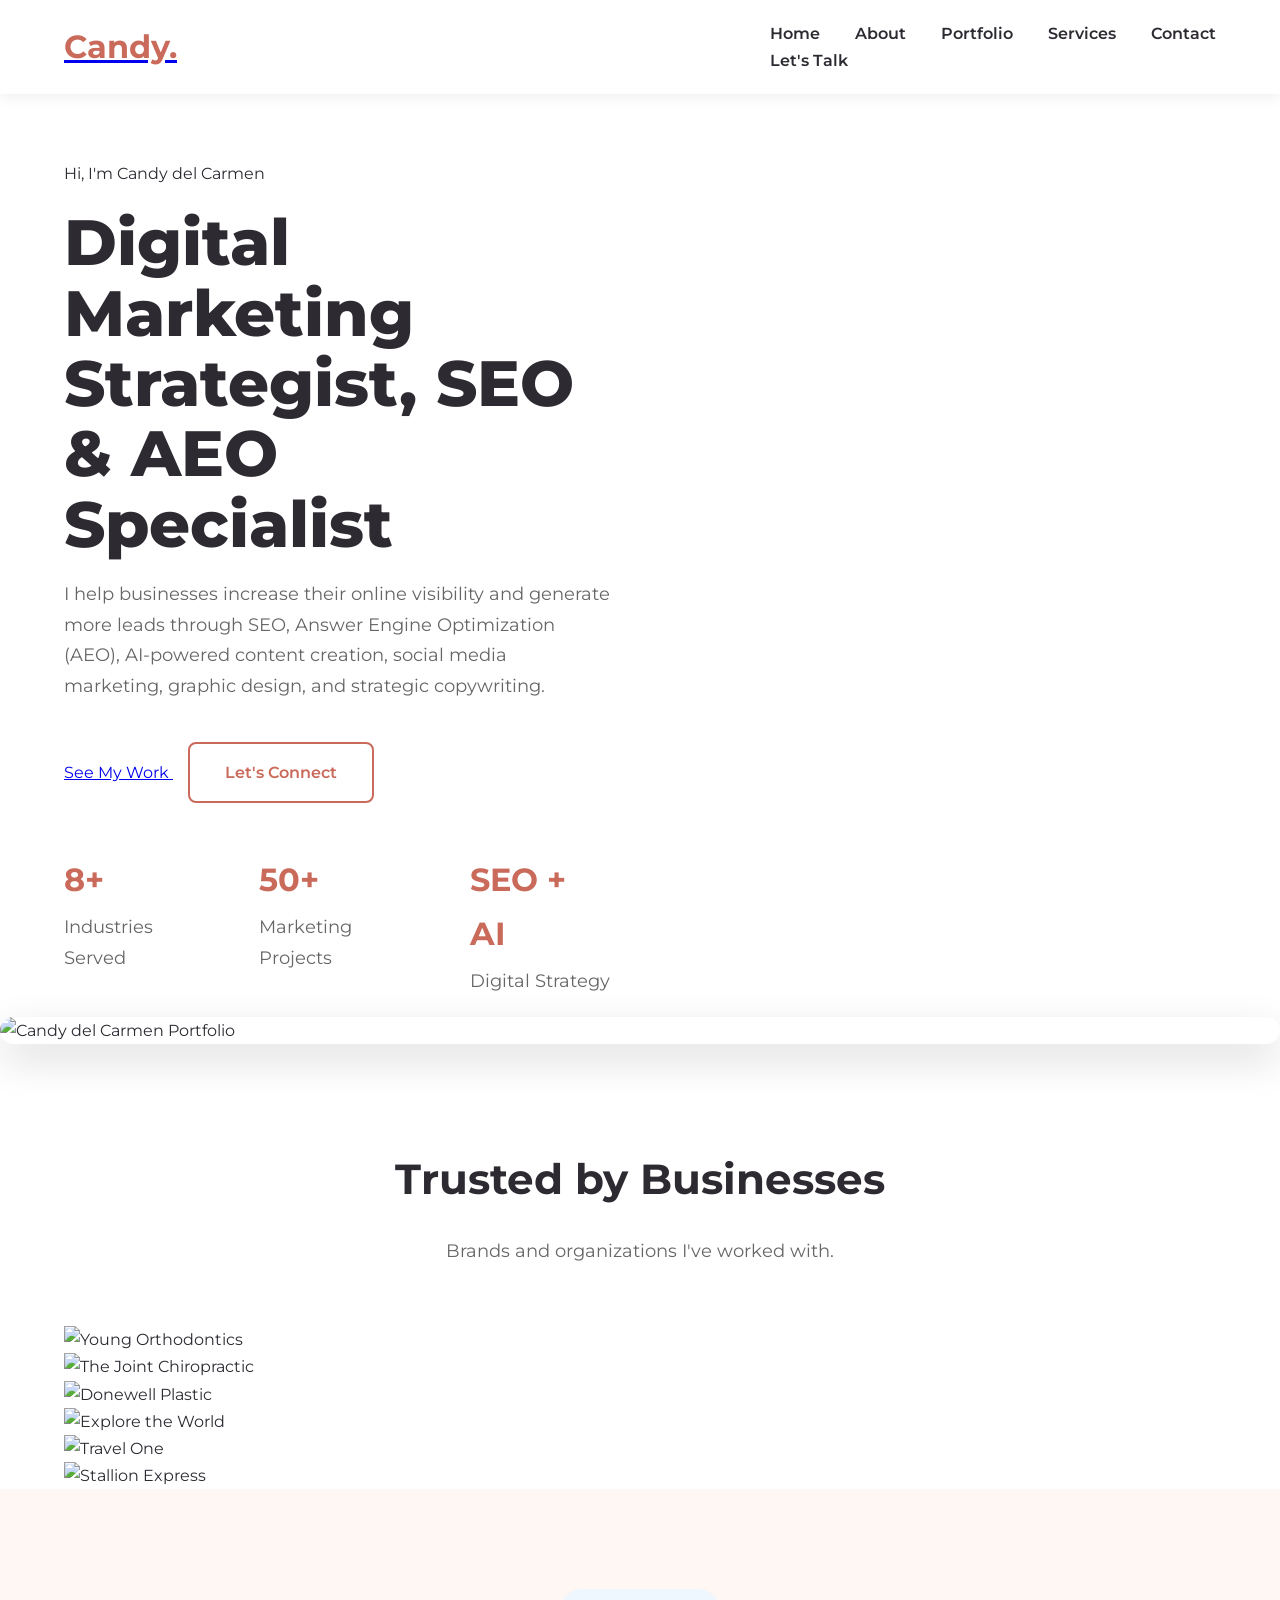
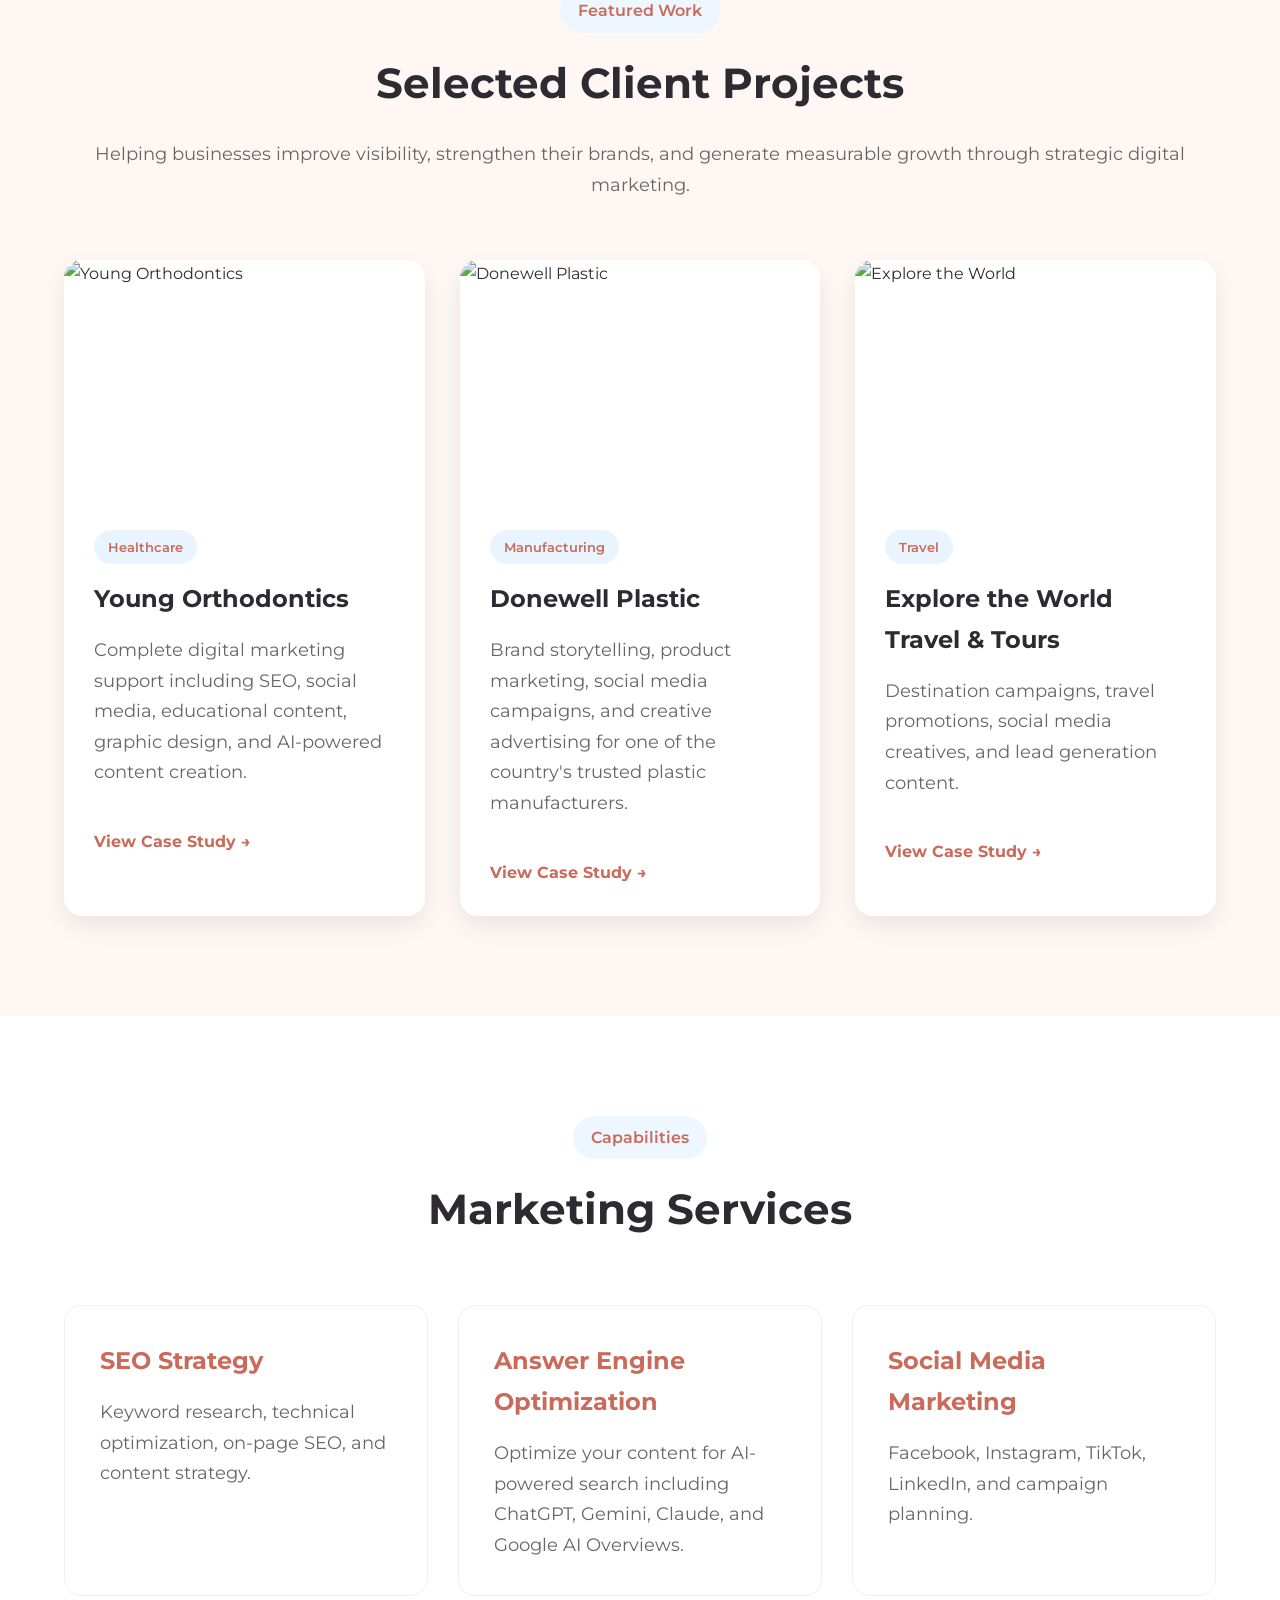
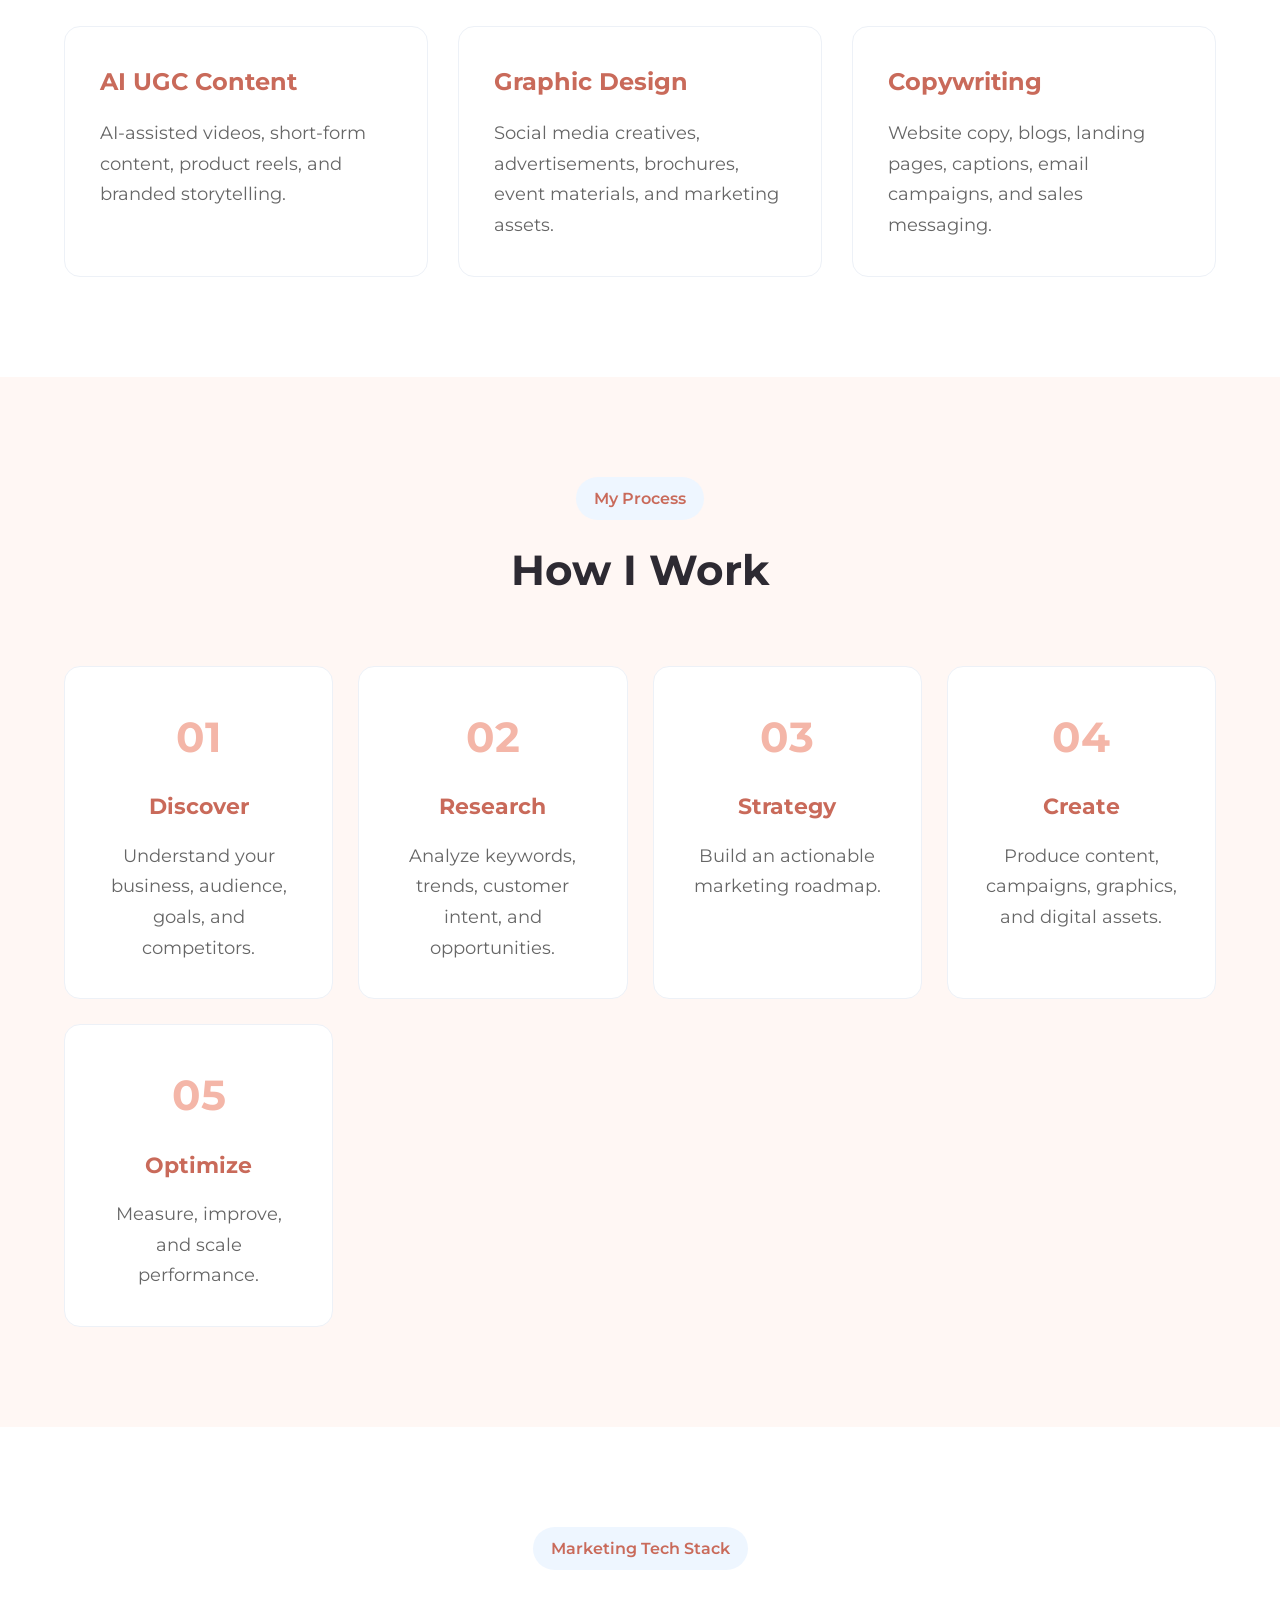
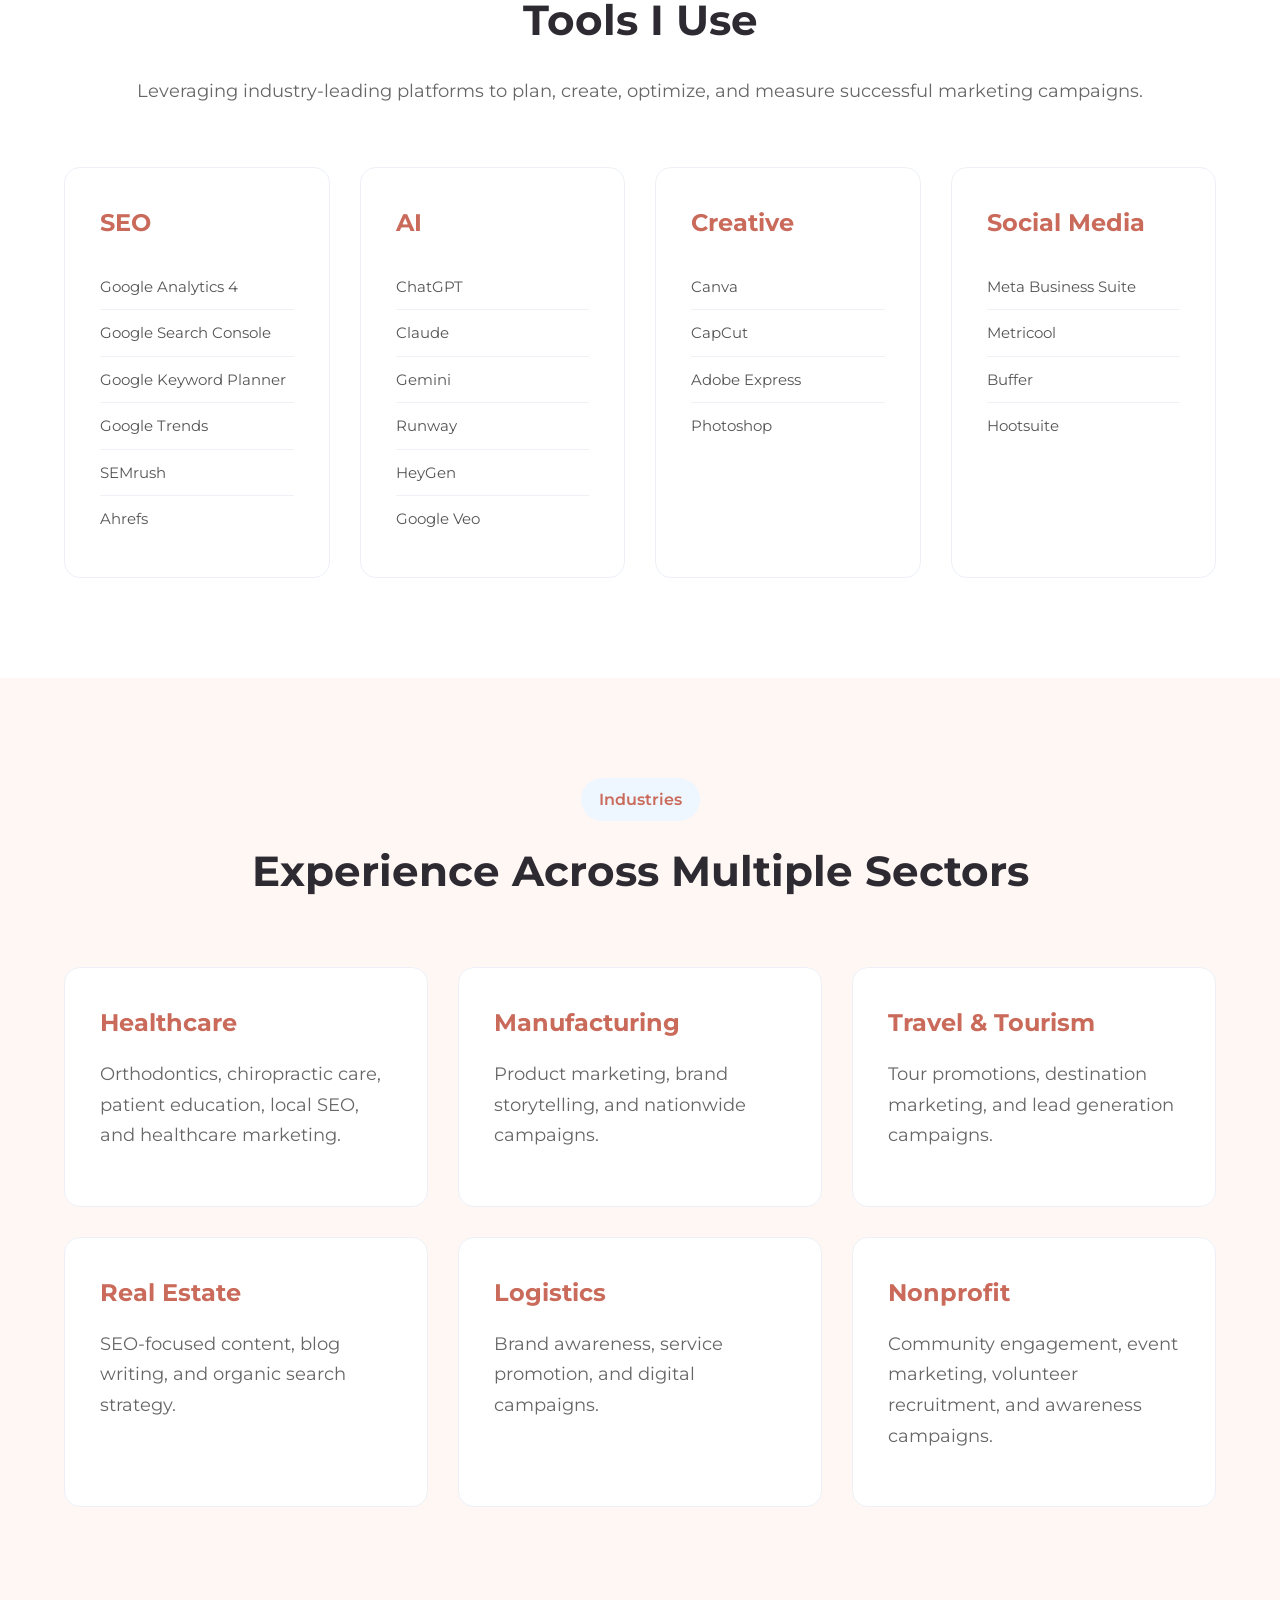
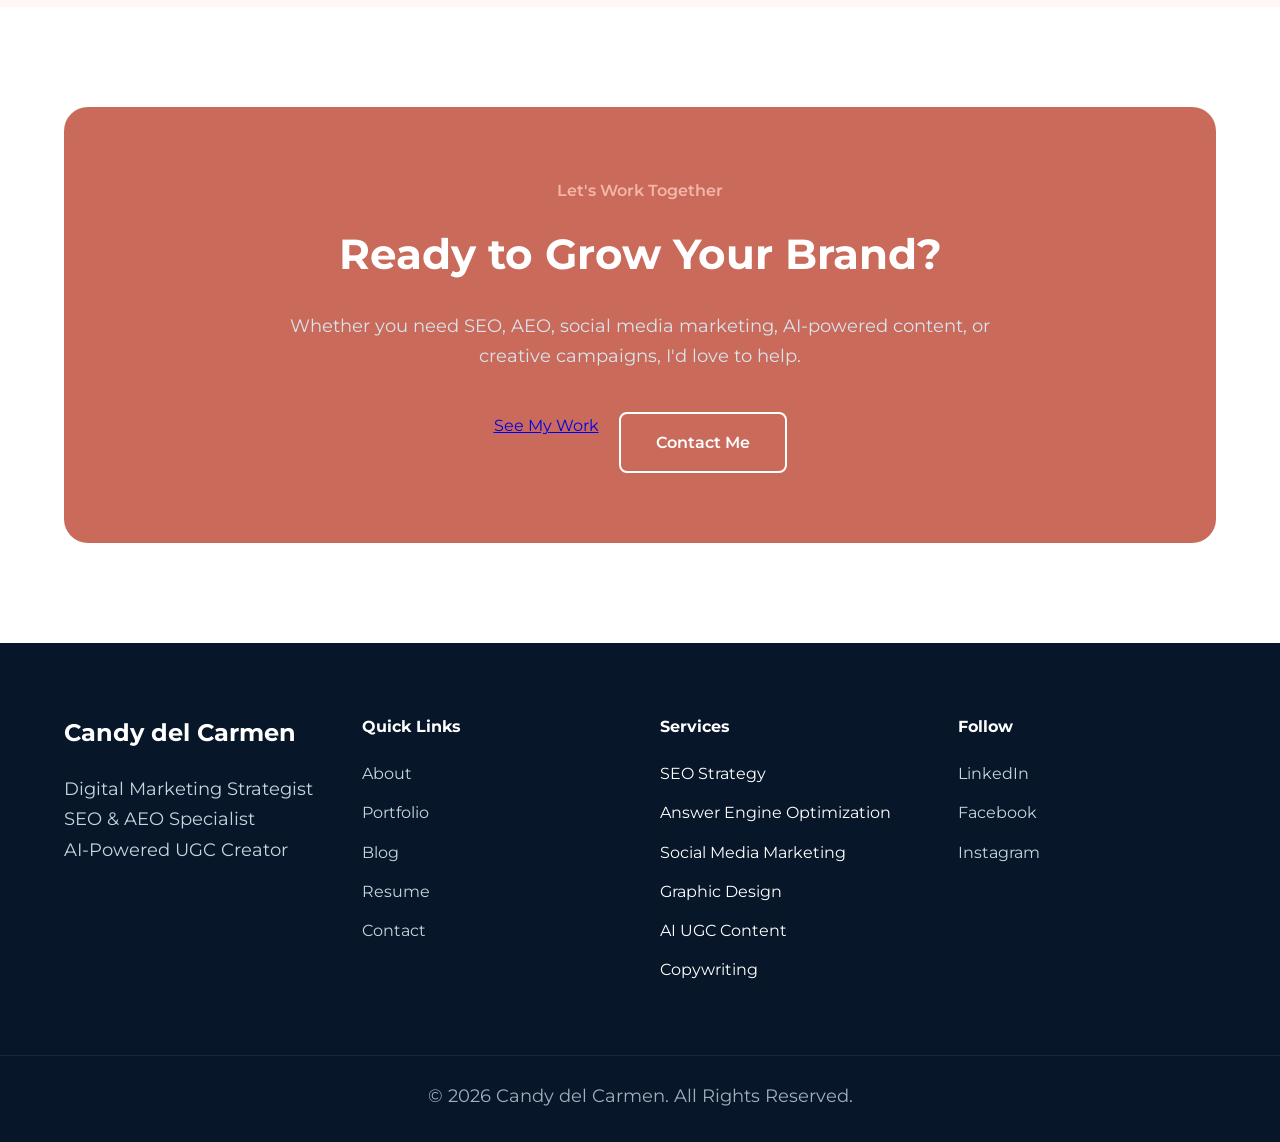
==== commit e50832f8: "Improve hero section content" ====
--- a/index.html
+++ b/index.html
@@ -93,37 +93,30 @@
 <div class="hero-content">
 
 <span class="eyebrow">
-
-Digital Marketing Strategist
-
+Hi, I'm Candy del Carmen
 </span>
 
 <h1>
-
-Helping Businesses Grow Through Strategic Digital Marketing.
-
+Digital Marketing Strategist, SEO & AEO Specialist
 </h1>
 
 <p>
-
-I help brands grow through SEO, Answer Engine Optimization (AEO), 
-    AI-powered content, social media marketing, graphic design, 
-    and high-converting copywriting.
+I help businesses increase their online visibility and generate more leads through SEO, Answer Engine Optimization (AEO), AI-powered content creation, social media marketing, graphic design, and strategic copywriting.
 </p>
-
+    
 <div class="hero-buttons">
 
 <a href="portfolio.html"
 class="btn-primary">
 
-View Portfolio
+See My Work
 
 </a>
 
 <a href="contact.html"
 class="btn-secondary">
 
-Hire Me
+Let's Connect
 
 </a>
 
@@ -132,27 +125,21 @@
 <div class="hero-stats">
 
 <div>
-
-<h3>100+</h3>
-
-<p>Industries</p>
-
+<h3>8+</h3>
+<p>Industries Served</p>
 </div>
 
 <div>
-
-<h3>100+</h3>
-
-<p>Campaigns</p>
-
+<h3>50+</h3>
+<p>Marketing Projects</p>
 </div>
 
 <div>
-
 <h3>SEO + AI</h3>
-
-<p>Growth Focus</p>
-
+<p>Digital Strategy</p>
+</div>
+
+</div>
 </div>
 
 </div>
@@ -854,7 +841,7 @@
 
                 <a href="portfolio.html" class="btn-primary">
 
-                    View Portfolio
+                    See My Work
 
                 </a>
 
--- a/assets/css/style.css
+++ b/assets/css/style.css
@@ -18,7 +18,7 @@
 
 background:#ffffff;
 
-color:#222;
+color:#2D2A32;
 
 line-height:1.7;
 
@@ -98,7 +98,7 @@
 
 background:#eef6ff;
 
-color:#0C2340;
+color:#C96A5A;
 
 border-radius:40px;
 
@@ -112,13 +112,13 @@
 BUTTONS
 =================================== */
 
-.btn-primary{
+.Hire Me{
 
 display:inline-block;
 
 padding:15px 35px;
 
-background:#0C2340;
+background:#C96A5A;
 
 color:white;
 
@@ -132,7 +132,7 @@
 
 }
 
-.btn-primary:hover{
+.Hire Me:hover{
 
 transform:translateY(-3px);
 
@@ -144,9 +144,9 @@
 
 padding:15px 35px;
 
-border:2px solid #0C2340;
-
-color:#0C2340;
+border:2px solid #C96A5A;
+
+color:#C96A5A;
 
 text-decoration:none;
 
@@ -162,7 +162,7 @@
 
 .btn-secondary:hover{
 
-background:#0C2340;
+background:#C96A5A;
 
 color:#fff;
 
@@ -204,7 +204,7 @@
 
 .logo h2{
 
-color:#0C2340;
+color:#C96A5A;
 
 font-size:32px;
 
@@ -228,7 +228,7 @@
 
 font-weight:600;
 
-color:#222;
+color:#2D2A32;
 
 transition:.3s;
 
@@ -236,7 +236,7 @@
 
 nav a:hover{
 
-color:#0C2340;
+color:#C96A5A;
 
 }
 
@@ -296,7 +296,7 @@
 
 .hero-stats h3{
 
-color:#0C2340;
+color:#C96A5A;
 
 font-size:32px;
 
@@ -309,7 +309,7 @@
 
 .featured-projects{
     padding:100px 0;
-    background:#f8fafc;
+    background:#FFF7F4;
 }
 
 .project-grid{
@@ -346,7 +346,7 @@
     display:inline-block;
     padding:6px 14px;
     background:#e9f4ff;
-    color:#0C2340;
+    color:#C96A5A;
     font-size:13px;
     font-weight:600;
     border-radius:40px;
@@ -360,13 +360,13 @@
 .project-content a{
     display:inline-block;
     margin-top:20px;
-    color:#0C2340;
+    color:#C96A5A;
     text-decoration:none;
     font-weight:700;
 }
 
 .project-content a:hover{
-    color:#6EC1E4;
+    color:#F4B6A8;
 }
 
 /* ===================================
@@ -397,7 +397,7 @@
 }
 
 .service-card h3{
-    color:#0C2340;
+    color:#C96A5A;
     margin-bottom:15px;
 }
 
@@ -410,7 +410,7 @@
 =================================== */
 
 .process{
-    background:#f8fafc;
+    background:#FFF7F4;
     padding:100px 0;
 }
 
@@ -435,12 +435,12 @@
 
 .step h3{
     font-size:42px;
-    color:#6EC1E4;
+    color:#F4B6A8;
     margin-bottom:15px;
 }
 
 .step h4{
-    color:#0C2340;
+    color:#C96A5A;
     margin-bottom:15px;
     font-size:22px;
 }
@@ -498,7 +498,7 @@
 }
 
 .tool-category h3{
-    color:#0C2340;
+    color:#C96A5A;
     margin-bottom:20px;
 }
 
@@ -524,7 +524,7 @@
 
 .industries{
     padding:100px 0;
-    background:#f8fafc;
+    background:#FFF7F4;
 }
 
 .industry-grid{
@@ -547,7 +547,7 @@
 }
 
 .industry-card h3{
-    color:#0C2340;
+    color:#C96A5A;
     margin-bottom:15px;
 }
 
@@ -560,7 +560,7 @@
 }
 
 .cta-box{
-    background:#0C2340;
+    background:#C96A5A;
     color:#fff;
     text-align:center;
     padding:70px;
@@ -569,7 +569,7 @@
 
 .cta-box span{
     display:inline-block;
-    color:#6EC1E4;
+    color:#F4B6A8;
     font-weight:600;
     margin-bottom:15px;
 }
@@ -601,7 +601,7 @@
 
 .cta .btn-secondary:hover{
     background:#fff;
-    color:#0C2340;
+    color:#C96A5A;
 }
 
 /* ===================================
@@ -644,7 +644,7 @@
 }
 
 footer a:hover{
-    color:#6EC1E4;
+    color:#F4B6A8;
 }
 
 .copyright{
@@ -679,7 +679,7 @@
     transform:scale(1.02);
 }
 
-.btn-primary,
+.Hire Me,
 .btn-secondary{
     transition:all .3s ease;
 }
@@ -843,7 +843,7 @@
 
 }
 
-.btn-primary,
+.Hire Me,
 .btn-secondary{
 
 width:100%;
@@ -997,7 +997,7 @@
 
 ::-webkit-scrollbar-thumb{
 
-background:#0C2340;
+background:#C96A5A;
 
 border-radius:20px;
 
@@ -1015,7 +1015,7 @@
 
 ::selection{
 
-background:#0C2340;
+background:#C96A5A;
 
 color:#ffffff;
 
@@ -1028,7 +1028,7 @@
 a:focus,
 button:focus{
 
-outline:2px solid #6EC1E4;
+outline:2px solid #F4B6A8;
 
 outline-offset:4px;
 
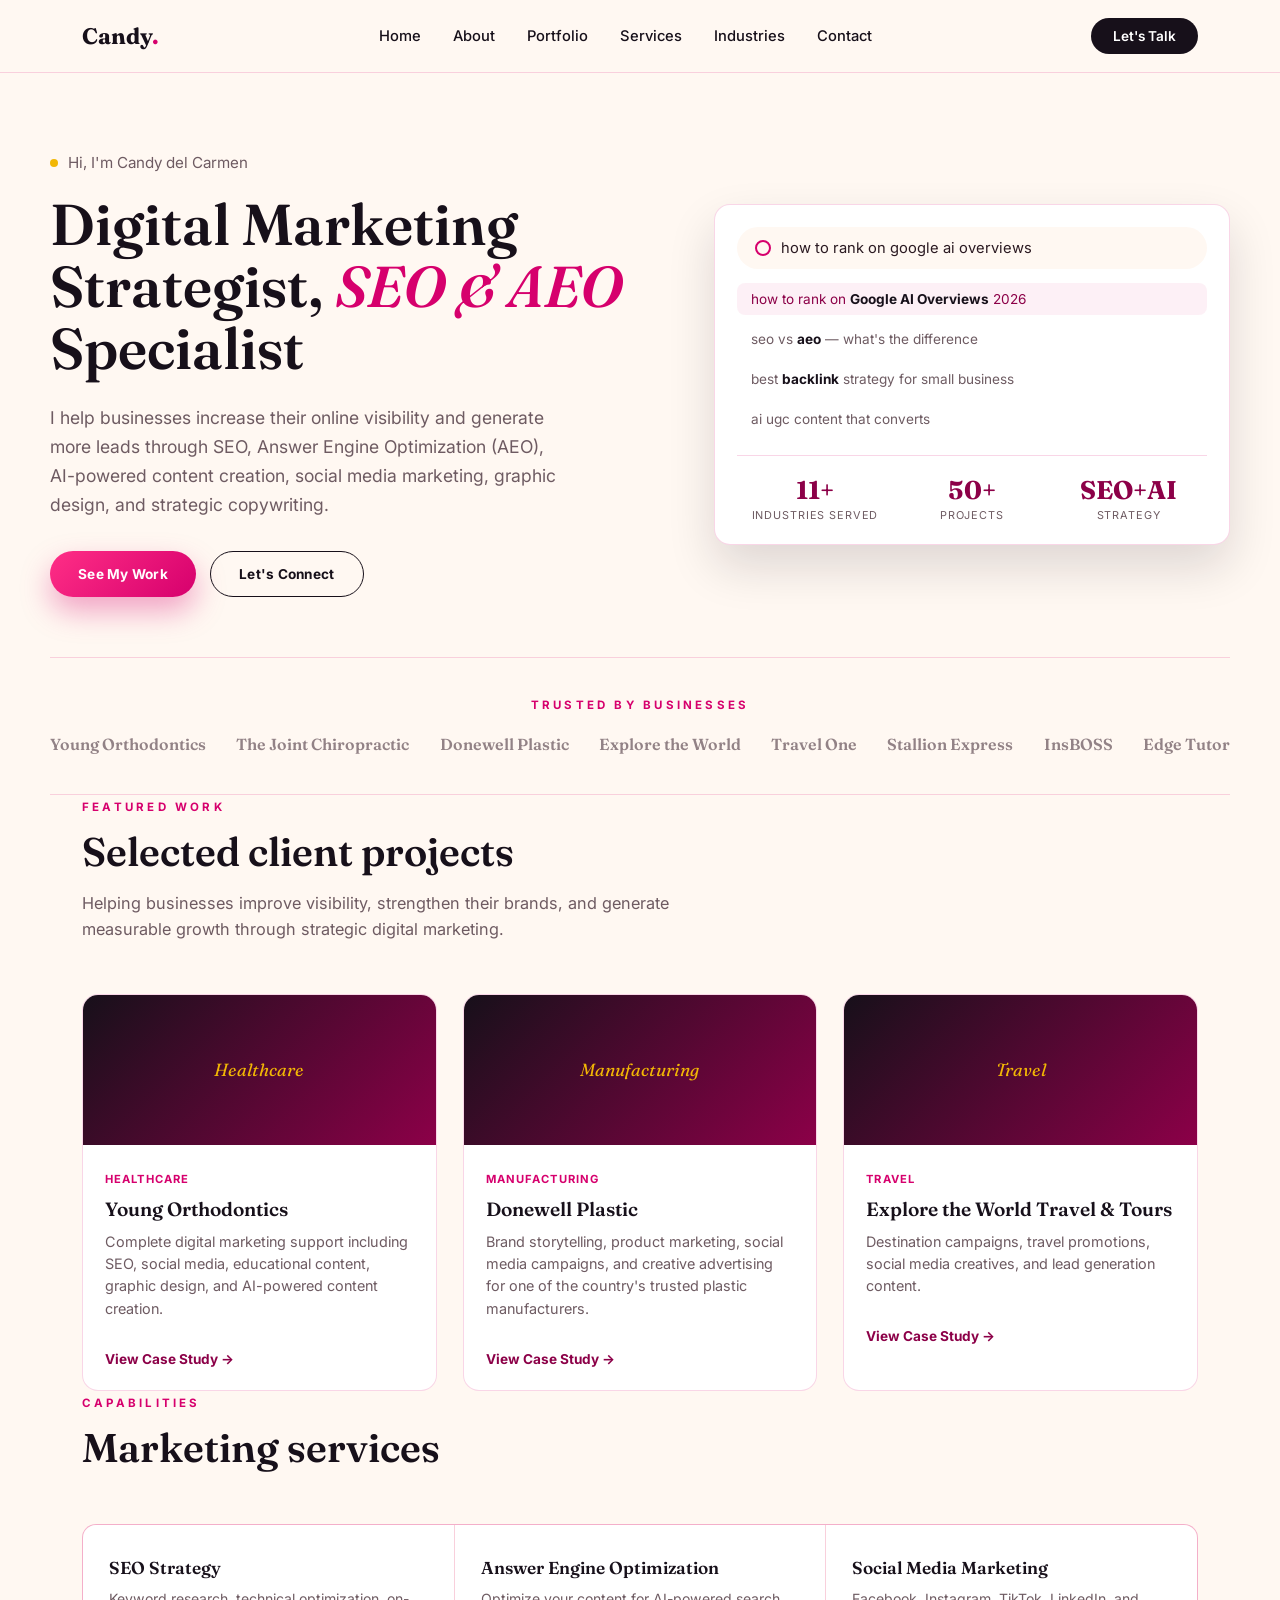
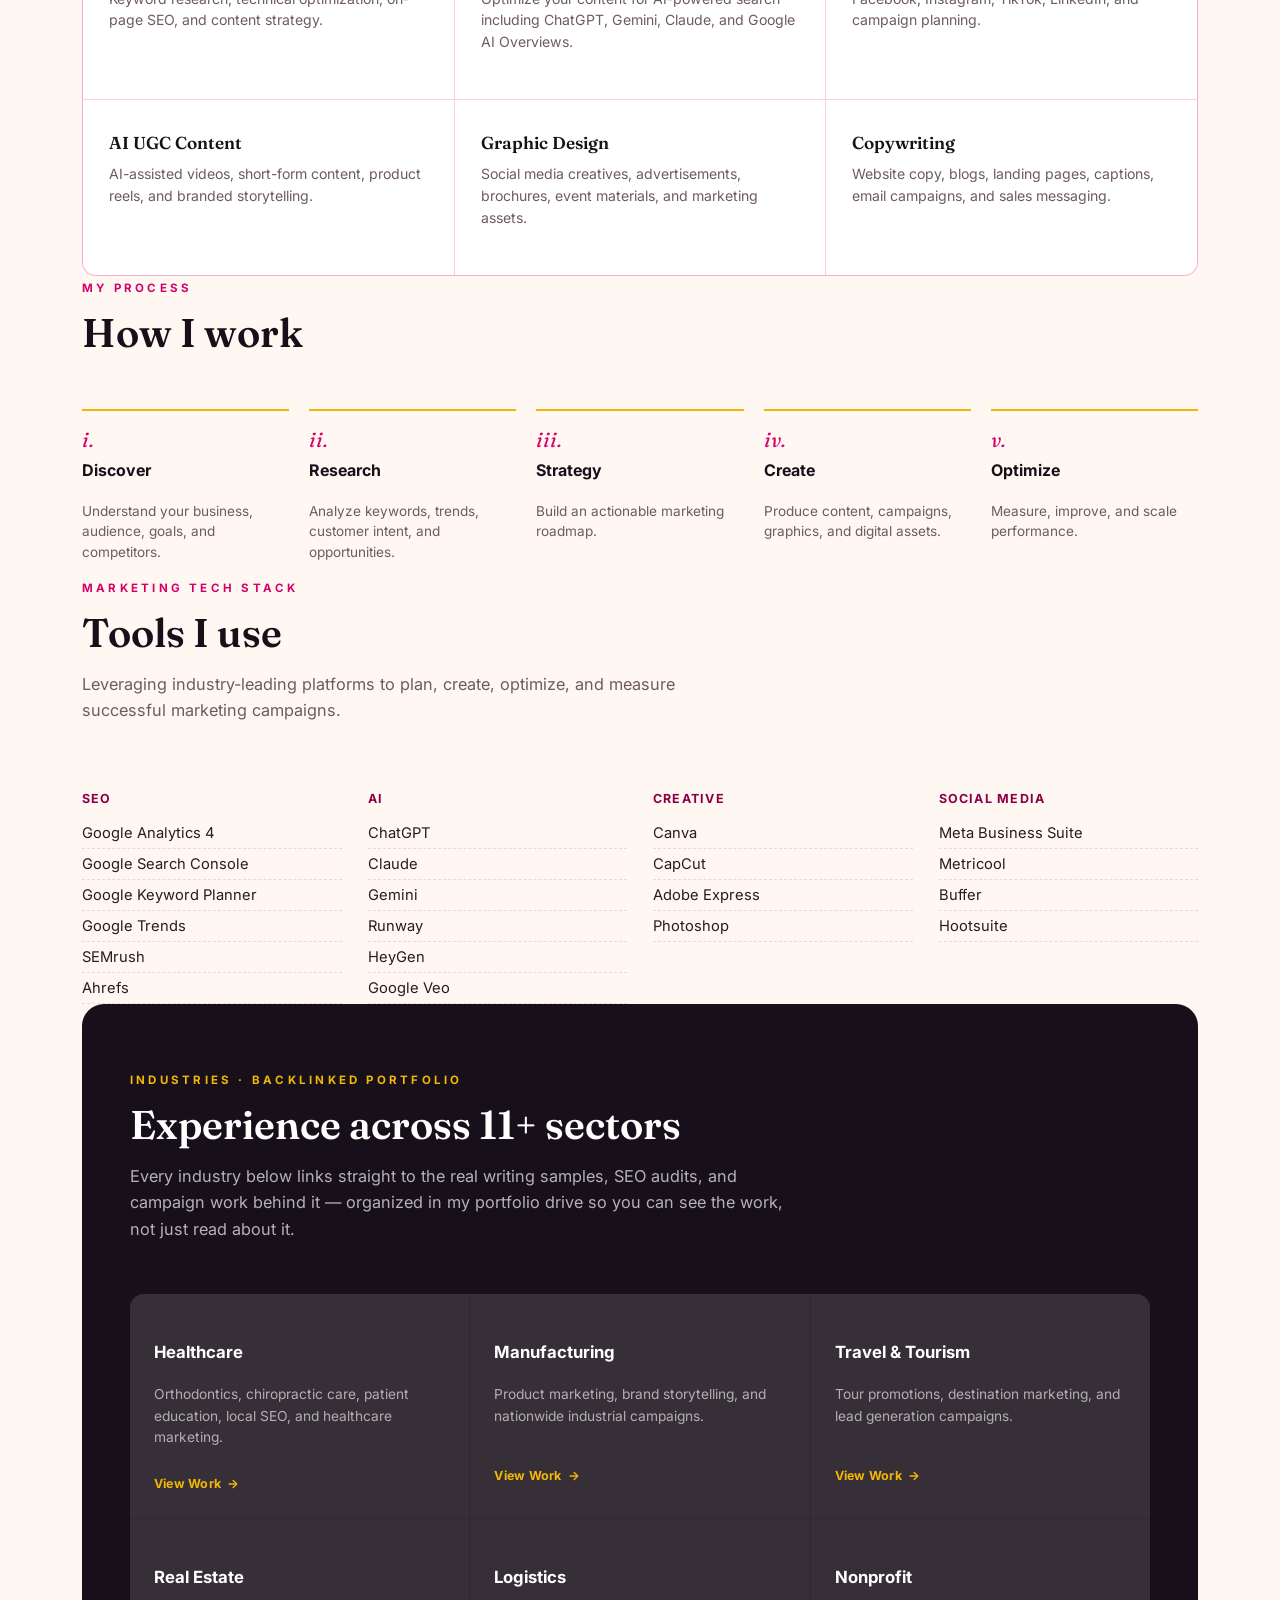
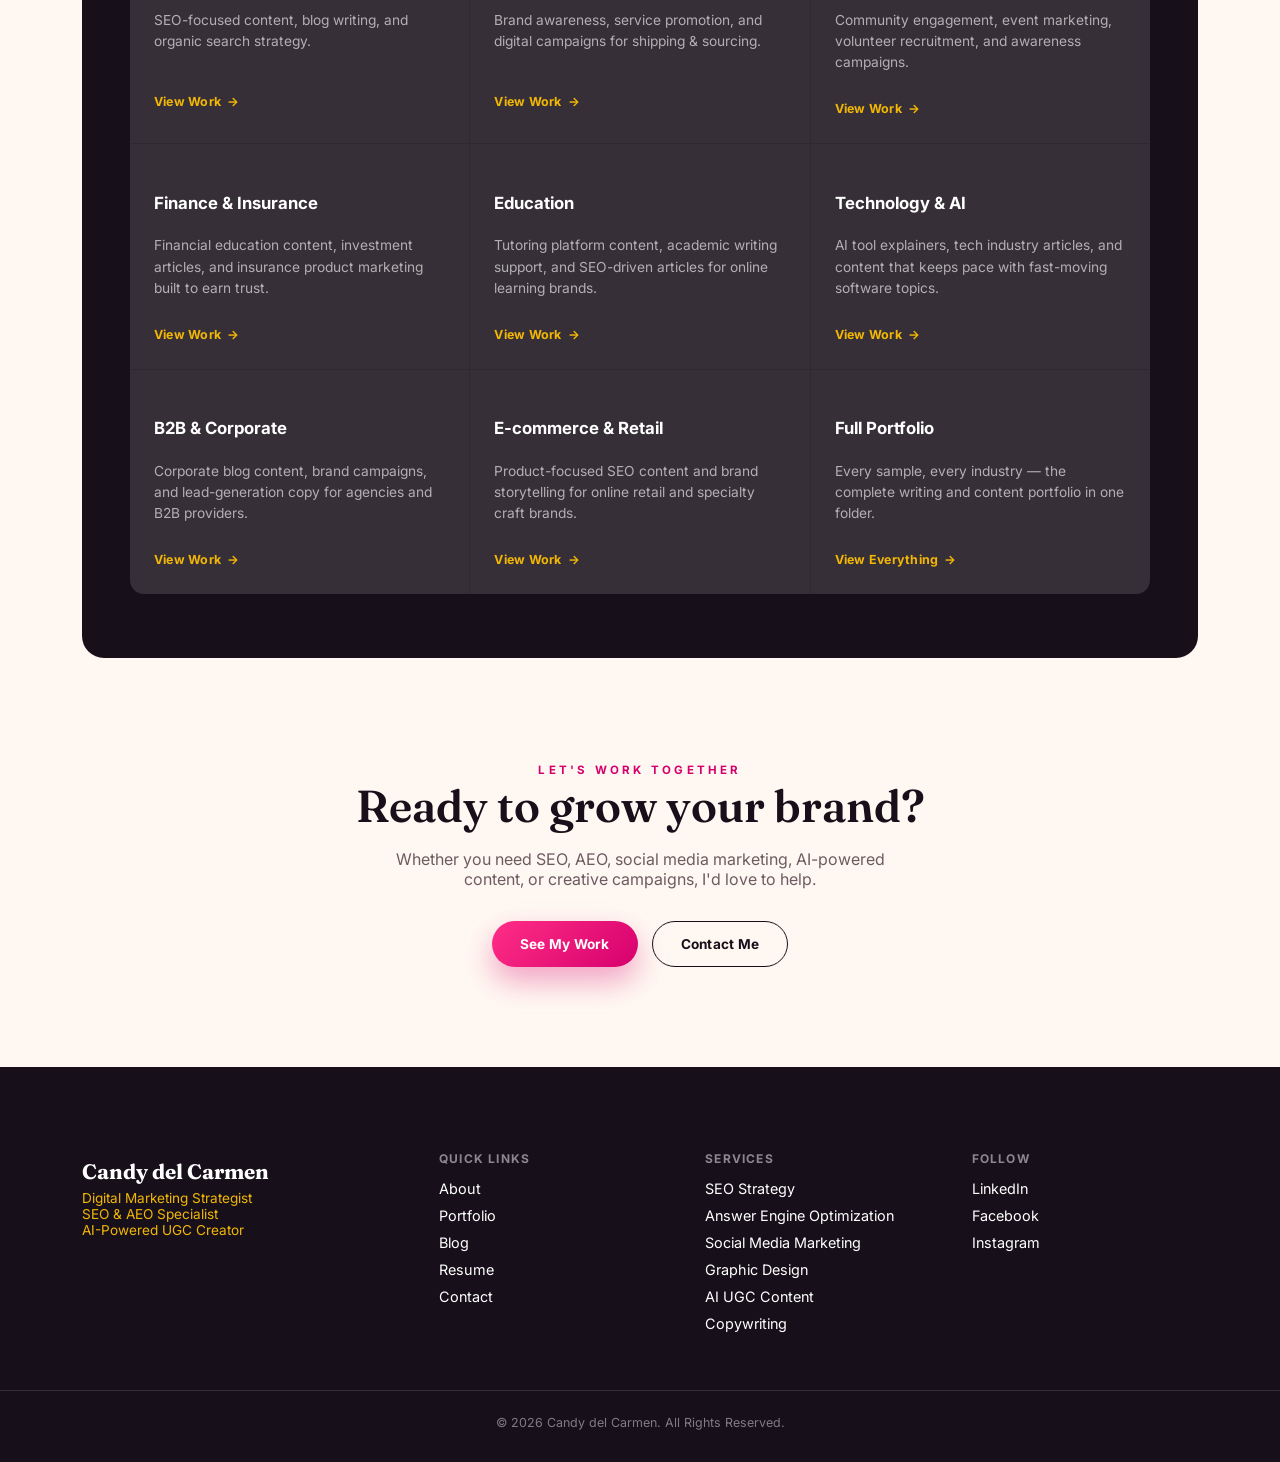
==== commit 12d7fcf1: "Rename index (2)(1).html to index.html" ====
--- a/index.html
+++ b/index.html
@@ -1,965 +1,423 @@
 <!DOCTYPE html>
 <html lang="en">
-
 <head>
-
 <meta charset="UTF-8">
-<meta http-equiv="X-UA-Compatible" content="IE=edge">
 <meta name="viewport" content="width=device-width, initial-scale=1.0">
-
 <title>Candy del Carmen | Digital Marketing Strategist</title>
-
-<meta name="description"
-content="Portfolio of Candy del Carmen, Digital Marketing Strategist specializing in SEO, AEO, Social Media Marketing, AI-Powered UGC Content, Graphic Design, and Copywriting.">
-
-<meta name="keywords"
-content="SEO Specialist, AEO Specialist, Digital Marketing Strategist, AI UGC Creator, Graphic Designer, Copywriter, Philippines">
-
-<meta property="og:title"
-content="Candy del Carmen | Digital Marketing Strategist">
-
-<meta property="og:description"
-content="Helping brands grow through SEO, AEO, AI-powered content, and strategic digital marketing.">
-
-<meta property="og:type"
-content="website">
-
-<meta property="og:image"
-content="assets/images/og-image.jpg">
-
-<meta property="og:url"
-content="https://yourdomain.com">
-
-<link rel="icon" href="assets/icons/favicon.png">
-
-<link rel="stylesheet" href="assets/css/style.css">
-
-<link
-href="https://fonts.googleapis.com/css2?family=Montserrat:wght@300;400;500;600;700;800&display=swap"
-rel="stylesheet">
-
+<meta name="description" content="Portfolio of Candy del Carmen, Digital Marketing Strategist specializing in SEO, AEO, Social Media Marketing, AI-Powered UGC Content, Graphic Design, and Copywriting.">
+<link rel="preconnect" href="https://fonts.googleapis.com">
+<link href="https://fonts.googleapis.com/css2?family=Fraunces:ital,opsz,wght@0,9..144,500;0,9..144,600;0,9..144,700;1,9..144,500;1,9..144,600&family=Inter:wght@400;500;600;700;800&display=swap" rel="stylesheet">
+<style>
+  :root{
+    --ink:#17101A; --ink-soft:#2B1A22;
+    --magenta:#D6006D; --magenta-deep:#8C0048; --magenta-bright:#FF2E86;
+    --gold:#F2B705; --gold-deep:#C9950A;
+    --cream:#FFF8F2; --surface:#FFFFFF;
+    --slate:#6E5B62; --line:rgba(214,0,109,0.16);
+    --shadow:0 22px 48px rgba(23,16,26,0.14);
+  }
+  *{box-sizing:border-box;}
+  html{scroll-behavior:smooth;}
+  body{margin:0;background:var(--cream);color:var(--ink);font-family:'Inter',sans-serif;-webkit-font-smoothing:antialiased;}
+  h1,h2,h3,.serif{font-family:'Fraunces',serif;font-weight:600;margin:0;}
+  a{color:inherit;text-decoration:none;}
+  img{max-width:100%;display:block;}
+  ul{margin:0;padding:0;list-style:none;}
+  .wrap{max-width:1180px;margin:0 auto;padding:0 32px;}
+  .eyebrow{font-size:0.72rem;letter-spacing:0.28em;text-transform:uppercase;color:var(--magenta);font-weight:700;}
+
+  /* NAV */
+  nav.site-nav{position:sticky;top:0;z-index:50;background:rgba(255,248,242,0.92);backdrop-filter:blur(8px);border-bottom:1px solid var(--line);}
+  .nav-inner{max-width:1180px;margin:0 auto;padding:18px 32px;display:flex;align-items:center;justify-content:space-between;}
+  .logo{font-family:'Fraunces',serif;font-weight:700;font-size:1.4rem;color:var(--ink);}
+  .logo span{color:var(--magenta);}
+  .nav-links{display:flex;gap:32px;font-size:0.92rem;font-weight:500;}
+  .nav-links a:hover{color:var(--magenta);}
+  .nav-cta{background:var(--ink);color:#fff;padding:10px 22px;border-radius:999px;font-size:0.85rem;font-weight:600;}
+  .nav-cta:hover{background:var(--magenta);}
+  @media(max-width:800px){.nav-links{display:none;}}
+
+  /* HERO */
+  .hero{padding:80px 0 60px;display:grid;grid-template-columns:1fr 0.85fr;gap:56px;align-items:center;}
+  .hero-eyebrow{display:flex;align-items:center;gap:10px;margin-bottom:22px;font-size:0.95rem;color:var(--slate);}
+  .hero-eyebrow .dot{width:8px;height:8px;border-radius:50%;background:var(--gold);}
+  .hero h1{font-size:clamp(2.4rem,4.6vw,3.6rem);line-height:1.08;color:var(--ink);}
+  .hero h1 em{font-style:italic;color:var(--magenta);}
+  .hero p.lead{margin-top:22px;font-size:1.1rem;line-height:1.65;color:var(--slate);max-width:520px;}
+  .hero-ctas{display:flex;gap:14px;margin-top:32px;flex-wrap:wrap;}
+  .btn{padding:14px 28px;border-radius:999px;font-size:0.85rem;font-weight:700;letter-spacing:0.02em;display:inline-flex;align-items:center;gap:8px;transition:all .2s ease;}
+  .btn-solid{background:linear-gradient(135deg,var(--magenta-bright),var(--magenta));color:#fff;box-shadow:0 14px 30px rgba(214,0,109,0.35);}
+  .btn-solid:hover{transform:translateY(-2px);}
+  .btn-line{border:1.5px solid var(--ink);color:var(--ink);}
+  .btn-line:hover{background:var(--ink);color:#fff;}
+
+  /* search-bar signature motif */
+  .query-card{background:var(--surface);border-radius:16px;box-shadow:var(--shadow);padding:22px;border:1px solid var(--line);}
+  .query-bar{display:flex;align-items:center;gap:10px;background:var(--cream);border-radius:999px;padding:12px 18px;font-size:0.92rem;color:var(--ink-soft);}
+  .query-bar .g{width:16px;height:16px;border-radius:50%;border:2px solid var(--magenta);flex-shrink:0;}
+  .query-suggestions{margin-top:14px;display:flex;flex-direction:column;gap:8px;}
+  .query-suggestions div{font-size:0.85rem;color:var(--slate);padding:8px 14px;border-radius:8px;}
+  .query-suggestions div:hover, .query-suggestions div.hi{background:rgba(214,0,109,0.06);color:var(--magenta-deep);}
+  .query-suggestions b{color:var(--ink);}
+  .stat-row{display:flex;gap:0;margin-top:20px;border-top:1px solid var(--line);padding-top:18px;}
+  .stat-row .stat{flex:1;text-align:center;}
+  .stat-row .num{font-family:'Fraunces',serif;font-size:1.6rem;font-weight:700;color:var(--magenta-deep);}
+  .stat-row .label{font-size:0.68rem;text-transform:uppercase;letter-spacing:0.08em;color:var(--slate);margin-top:2px;}
+
+  /* TRUSTED BY */
+  .trusted{padding:40px 0;border-top:1px solid var(--line);border-bottom:1px solid var(--line);}
+  .trusted .eyebrow{display:block;text-align:center;margin-bottom:22px;}
+  .logo-row{display:flex;justify-content:space-between;align-items:center;flex-wrap:wrap;gap:24px;opacity:0.75;}
+  .logo-row span{font-family:'Fraunces',serif;font-weight:600;font-size:1rem;color:var(--slate);}
+
+  section{padding:96px 0;}
+  .section-head{max-width:620px;margin-bottom:52px;}
+  .section-head h2{font-size:clamp(1.9rem,3.2vw,2.5rem);color:var(--ink);margin-top:12px;}
+  .section-head p{margin-top:14px;color:var(--slate);font-size:1.02rem;line-height:1.6;}
+
+  /* FEATURED WORK */
+  .work-grid{display:grid;grid-template-columns:repeat(3,1fr);gap:26px;}
+  .work-card{background:var(--surface);border-radius:16px;overflow:hidden;border:1px solid var(--line);transition:transform .2s ease, box-shadow .2s ease;}
+  .work-card:hover{transform:translateY(-4px);box-shadow:var(--shadow);}
+  .work-thumb{height:150px;background:linear-gradient(135deg,var(--ink),var(--magenta-deep));display:flex;align-items:center;justify-content:center;color:var(--gold);font-family:'Fraunces',serif;font-style:italic;font-size:1.1rem;}
+  .work-body{padding:22px;}
+  .work-tag{font-size:0.7rem;text-transform:uppercase;letter-spacing:0.1em;color:var(--magenta);font-weight:700;}
+  .work-body h3{margin-top:10px;font-size:1.2rem;color:var(--ink);}
+  .work-body p{margin-top:10px;font-size:0.9rem;color:var(--slate);line-height:1.55;}
+  .work-link{margin-top:16px;display:inline-block;font-size:0.85rem;font-weight:700;color:var(--magenta-deep);}
+
+  /* SERVICES */
+  .services-grid{display:grid;grid-template-columns:repeat(3,1fr);gap:1px;background:var(--line);border:1px solid var(--line);border-radius:14px;overflow:hidden;}
+  .svc{background:var(--surface);padding:32px 26px;}
+  .svc h3{font-size:1.08rem;color:var(--ink);}
+  .svc p{margin-top:10px;font-size:0.88rem;color:var(--slate);line-height:1.55;}
+
+  /* PROCESS */
+  .process-row{display:grid;grid-template-columns:repeat(5,1fr);gap:20px;}
+  .proc{border-top:2px solid var(--gold);padding-top:16px;}
+  .proc .n{font-family:'Fraunces',serif;font-style:italic;color:var(--magenta);font-size:1.3rem;}
+  .proc h4{margin-top:8px;font-size:1rem;color:var(--ink);}
+  .proc p{margin-top:8px;font-size:0.85rem;color:var(--slate);line-height:1.5;}
+
+  /* TOOLS */
+  .tools-grid{display:grid;grid-template-columns:repeat(4,1fr);gap:26px;}
+  .tool-cat h4{font-size:0.78rem;text-transform:uppercase;letter-spacing:0.1em;color:var(--magenta-deep);margin-bottom:12px;}
+  .tool-cat li{font-size:0.92rem;color:var(--ink-soft);padding:6px 0;border-bottom:1px dashed var(--line);}
+
+  /* INDUSTRIES */
+  .industries-band{background:var(--ink);border-radius:22px;padding:64px 48px;color:#fff;}
+  .industries-band .section-head{max-width:680px;}
+  .industries-band .section-head h2{color:#fff;}
+  .industries-band .eyebrow{color:var(--gold);}
+  .industries-band .section-head p{color:rgba(255,255,255,0.68);}
+  .ind-grid{display:grid;grid-template-columns:repeat(3,1fr);gap:1px;background:rgba(255,255,255,0.1);border-radius:14px;overflow:hidden;}
+  .ind-card{background:rgba(255,255,255,0.03);padding:26px 24px;transition:background .2s ease;}
+  .ind-card:hover{background:rgba(255,255,255,0.08);}
+  .ind-card h4{font-size:1.05rem;color:#fff;}
+  .ind-card p{margin-top:8px;font-size:0.86rem;color:rgba(255,255,255,0.62);line-height:1.55;min-height:56px;}
+  .ind-link{margin-top:14px;display:inline-flex;align-items:center;gap:6px;font-size:0.78rem;font-weight:700;color:var(--gold);letter-spacing:0.02em;}
+  .ind-link:hover{color:#fff;}
+  .ind-link::after{content:"→";transition:transform .2s ease;}
+  .ind-link:hover::after{transform:translateX(3px);}
+
+  /* CTA */
+  .cta-final{text-align:center;padding:100px 0;}
+  .cta-final h2{font-size:clamp(2rem,4vw,2.8rem);color:var(--ink);}
+  .cta-final p{margin:16px auto 32px;max-width:520px;color:var(--slate);}
+  .cta-buttons{display:flex;gap:14px;justify-content:center;flex-wrap:wrap;}
+
+  footer{background:var(--ink);color:#fff;padding:64px 0 32px;}
+  .footer-grid{display:grid;grid-template-columns:1.4fr 1fr 1fr 1fr;gap:40px;}
+  .footer-grid h4{font-family:'Fraunces',serif;font-size:1.3rem;margin-bottom:6px;}
+  .footer-grid .role{color:var(--gold);font-size:0.85rem;}
+  .footer-col h5{font-size:0.75rem;text-transform:uppercase;letter-spacing:0.1em;color:rgba(255,255,255,0.5);margin-bottom:14px;}
+  .footer-col li{margin-bottom:10px;font-size:0.9rem;}
+  .footer-col a:hover{color:var(--gold);}
+  .footer-bottom{margin-top:48px;padding-top:24px;border-top:1px solid rgba(255,255,255,0.12);font-size:0.78rem;color:rgba(255,255,255,0.45);text-align:center;}
+
+  @media(max-width:900px){
+    .hero{grid-template-columns:1fr;}
+    .work-grid,.services-grid,.tools-grid,.ind-grid{grid-template-columns:repeat(2,1fr);}
+    .process-row{grid-template-columns:repeat(2,1fr);}
+    .footer-grid{grid-template-columns:1fr 1fr;}
+  }
+  @media(max-width:560px){
+    .work-grid,.services-grid,.tools-grid,.ind-grid,.process-row{grid-template-columns:1fr;}
+    .footer-grid{grid-template-columns:1fr;}
+    .wrap{padding:0 20px;}
+  }
+</style>
 </head>
-
 <body>
 
-<header>
-
-<div class="container">
-
-<div class="logo">
-
-<a href="index.html">
-
-<h2>Candy.</h2>
-
-</a>
-
+<nav class="site-nav">
+  <div class="nav-inner">
+    <a class="logo" href="#home">Candy<span>.</span></a>
+    <div class="nav-links">
+      <a href="#home">Home</a>
+      <a href="#about">About</a>
+      <a href="#portfolio">Portfolio</a>
+      <a href="#services">Services</a>
+      <a href="#industries">Industries</a>
+      <a href="#contact">Contact</a>
+    </div>
+    <a class="nav-cta" href="contact.html">Let's Talk</a>
+  </div>
+</nav>
+
+<header id="home" class="wrap hero">
+  <div>
+    <div class="hero-eyebrow"><span class="dot"></span> Hi, I'm Candy del Carmen</div>
+    <h1>Digital Marketing Strategist, <em>SEO &amp; AEO</em> Specialist</h1>
+    <p class="lead">I help businesses increase their online visibility and generate more leads through SEO, Answer Engine Optimization (AEO), AI-powered content creation, social media marketing, graphic design, and strategic copywriting.</p>
+    <div class="hero-ctas">
+      <a class="btn btn-solid" href="portfolio.html">See My Work</a>
+      <a class="btn btn-line" href="contact.html">Let's Connect</a>
+    </div>
+  </div>
+  <div class="query-card">
+    <div class="query-bar"><span class="g"></span> how to rank on google ai overviews</div>
+    <div class="query-suggestions">
+      <div class="hi">how to rank on <b>Google AI Overviews</b> 2026</div>
+      <div>seo vs <b>aeo</b> — what's the difference</div>
+      <div>best <b>backlink</b> strategy for small business</div>
+      <div>ai ugc content that converts</div>
+    </div>
+    <div class="stat-row">
+      <div class="stat"><div class="num">11+</div><div class="label">Industries Served</div></div>
+      <div class="stat"><div class="num">50+</div><div class="label">Projects</div></div>
+      <div class="stat"><div class="num">SEO+AI</div><div class="label">Strategy</div></div>
+    </div>
+  </div>
+</header>
+
+<div class="trusted wrap">
+  <span class="eyebrow">Trusted by Businesses</span>
+  <div class="logo-row">
+    <span>Young Orthodontics</span>
+    <span>The Joint Chiropractic</span>
+    <span>Donewell Plastic</span>
+    <span>Explore the World</span>
+    <span>Travel One</span>
+    <span>Stallion Express</span>
+    <span>InsBOSS</span>
+    <span>Edge Tutor</span>
+  </div>
 </div>
 
-<nav>
-
-<nav>
-
-<ul>
-
-<li><a href="#home">Home</a></li>
-
-<li><a href="#about">About</a></li>
-
-<li><a href="#portfolio">Portfolio</a></li>
-
-<li><a href="#services">Services</a></li>
-
-<li><a href="#contact">Contact</a></li>
-
-</ul>
-
-</nav>
-    
-<a href="contact.html" class="btn-primary">
-
-Let's Talk
-
-</a>
-
-</div>
-
-</header>
-
-<section class="hero" id="home">
-
-<div class="container hero-grid">
-
-<div class="hero-content">
-
-<span class="eyebrow">
-Hi, I'm Candy del Carmen
-</span>
-
-<h1>
-Digital Marketing Strategist, SEO & AEO Specialist
-</h1>
-
-<p>
-I help businesses increase their online visibility and generate more leads through SEO, Answer Engine Optimization (AEO), AI-powered content creation, social media marketing, graphic design, and strategic copywriting.
-</p>
-    
-<div class="hero-buttons">
-
-<a href="portfolio.html"
-class="btn-primary">
-
-See My Work
-
-</a>
-
-<a href="contact.html"
-class="btn-secondary">
-
-Let's Connect
-
-</a>
-
-</div>
-
-<div class="hero-stats">
-
-<div>
-<h3>8+</h3>
-<p>Industries Served</p>
-</div>
-
-<div>
-<h3>50+</h3>
-<p>Marketing Projects</p>
-</div>
-
-<div>
-<h3>SEO + AI</h3>
-<p>Digital Strategy</p>
-</div>
-
-</div>
-</div>
-
-</div>
-
-</div>
-
-<div class="hero-image">
-
-<img
-src="assets/images/hero-collage.jpg"
-alt="Candy del Carmen Portfolio">
-
-</div>
-
-</div>
-
-</section>
-
-<section class="clients">
-
-<div class="container">
-
-<div class="section-title">
-
-<h2>
-
-Trusted by Businesses
-
-</h2>
-
-<p>
-
-Brands and organizations I've worked with.
-
-</p>
-
-</div>
-
-<div class="client-grid">
-
-<div class="client-card">
-
-<img
-src="assets/images/clients/young.png"
-alt="Young Orthodontics">
-
-</div>
-
-<div class="client-card">
-
-<img
-src="assets/images/clients/joint.png"
-alt="The Joint Chiropractic">
-
-</div>
-
-<div class="client-card">
-
-<img
-src="assets/images/clients/donewell.png"
-alt="Donewell Plastic">
-
-</div>
-
-<div class="client-card">
-
-<img
-src="assets/images/clients/explore.png"
-alt="Explore the World">
-
-</div>
-
-<div class="client-card">
-
-<img
-src="assets/images/clients/travelone.png"
-alt="Travel One">
-
-</div>
-
-<div class="client-card">
-
-<img
-src="assets/images/clients/stallion.png"
-alt="Stallion Express">
-
-</div>
-
-</div>
-
-</div>
-
-</section>
-<!-- =========================
-FEATURED CASE STUDIES
-========================== -->
-
-<section class="featured-projects" id="portfolio">
-    <div class="container">
-
-        <div class="section-title">
-
-            <span>Featured Work</span>
-
-            <h2>Selected Client Projects</h2>
-
-            <p>
-                Helping businesses improve visibility, strengthen their brands,
-                and generate measurable growth through strategic digital marketing.
-            </p>
-
-        </div>
-
-        <div class="project-grid">
-
-            <article class="project-card">
-
-                <img src="assets/images/projects/young-cover.jpg"
-                    alt="Young Orthodontics">
-
-                <div class="project-content">
-
-                    <span class="project-tag">
-                        Healthcare
-                    </span>
-
-                    <h3>
-                        Young Orthodontics
-                    </h3>
-
-                    <p>
-
-                        Complete digital marketing support including
-                        SEO,
-                        social media,
-                        educational content,
-                        graphic design,
-                        and AI-powered content creation.
-
-                    </p>
-
-                    <a href="case-studies/young-orthodontics.html">
-
-                        View Case Study →
-
-                    </a>
-
-                </div>
-
-            </article>
-
-            <article class="project-card">
-
-                <img src="assets/images/projects/donewell-cover.jpg"
-                    alt="Donewell Plastic">
-
-                <div class="project-content">
-
-                    <span class="project-tag">
-
-                        Manufacturing
-
-                    </span>
-
-                    <h3>
-
-                        Donewell Plastic
-
-                    </h3>
-
-                    <p>
-
-                        Brand storytelling,
-                        product marketing,
-                        social media campaigns,
-                        and creative advertising
-                        for one of the country's trusted plastic manufacturers.
-
-                    </p>
-
-                    <a href="case-studies/donewell-plastic.html">
-
-                        View Case Study →
-
-                    </a>
-
-                </div>
-
-            </article>
-
-            <article class="project-card">
-
-                <img src="assets/images/projects/explore-cover.jpg"
-                    alt="Explore the World">
-
-                <div class="project-content">
-
-                    <span class="project-tag">
-
-                        Travel
-
-                    </span>
-
-                    <h3>
-
-                        Explore the World Travel & Tours
-
-                    </h3>
-
-                    <p>
-
-                        Destination campaigns,
-                        travel promotions,
-                        social media creatives,
-                        and lead generation content.
-
-                    </p>
-
-                    <a href="case-studies/explore-the-world.html">
-
-                        View Case Study →
-
-                    </a>
-
-                </div>
-
-            </article>
-
-        </div>
-
-    </div>
-
-</section>
-
-<!-- =========================
-SERVICES
-========================== -->
-
-<section class="services" id="services">
-    
-    <div class="container">
-
-        <div class="section-title">
-
-            <span>Capabilities</span>
-
-            <h2>
-                Marketing Services
-            </h2>
-
-        </div>
-
-        <div class="service-grid">
-
-            <div class="service-card">
-
-                <h3>
-
-                    SEO Strategy
-
-                </h3>
-
-                <p>
-
-                    Keyword research,
-                    technical optimization,
-                    on-page SEO,
-                    and content strategy.
-
-                </p>
-
-            </div>
-
-            <div class="service-card">
-
-                <h3>
-
-                    Answer Engine Optimization
-
-                </h3>
-
-                <p>
-
-                    Optimize your content for AI-powered search
-                    including ChatGPT,
-                    Gemini,
-                    Claude,
-                    and Google AI Overviews.
-
-                </p>
-
-            </div>
-
-            <div class="service-card">
-
-                <h3>
-
-                    Social Media Marketing
-
-                </h3>
-
-                <p>
-
-                    Facebook,
-                    Instagram,
-                    TikTok,
-                    LinkedIn,
-                    and campaign planning.
-
-                </p>
-
-            </div>
-
-            <div class="service-card">
-
-                <h3>
-
-                    AI UGC Content
-
-                </h3>
-
-                <p>
-
-                    AI-assisted videos,
-                    short-form content,
-                    product reels,
-                    and branded storytelling.
-
-                </p>
-
-            </div>
-
-            <div class="service-card">
-
-                <h3>
-
-                    Graphic Design
-
-                </h3>
-
-                <p>
-
-                    Social media creatives,
-                    advertisements,
-                    brochures,
-                    event materials,
-                    and marketing assets.
-
-                </p>
-
-            </div>
-
-            <div class="service-card">
-
-                <h3>
-
-                    Copywriting
-
-                </h3>
-
-                <p>
-
-                    Website copy,
-                    blogs,
-                    landing pages,
-                    captions,
-                    email campaigns,
-                    and sales messaging.
-
-                </p>
-
-            </div>
-
-        </div>
-
-    </div>
-
-</section>
-
-<!-- =========================
-MARKETING PROCESS
-========================== -->
-
-<section class="process">
-
-    <div class="container">
-
-        <div class="section-title">
-
-            <span>My Process</span>
-
-            <h2>
-
-                How I Work
-
-            </h2>
-
-        </div>
-
-        <div class="process-grid">
-
-            <div class="step">
-
-                <h3>01</h3>
-
-                <h4>Discover</h4>
-
-                <p>
-
-                    Understand your business,
-                    audience,
-                    goals,
-                    and competitors.
-
-                </p>
-
-            </div>
-
-            <div class="step">
-
-                <h3>02</h3>
-
-                <h4>Research</h4>
-
-                <p>
-
-                    Analyze keywords,
-                    trends,
-                    customer intent,
-                    and opportunities.
-
-                </p>
-
-            </div>
-
-            <div class="step">
-
-                <h3>03</h3>
-
-                <h4>Strategy</h4>
-
-                <p>
-
-                    Build an actionable marketing roadmap.
-
-                </p>
-
-            </div>
-
-            <div class="step">
-
-                <h3>04</h3>
-
-                <h4>Create</h4>
-
-                <p>
-
-                    Produce content,
-                    campaigns,
-                    graphics,
-                    and digital assets.
-
-                </p>
-
-            </div>
-
-            <div class="step">
-
-                <h3>05</h3>
-
-                <h4>Optimize</h4>
-
-                <p>
-
-                    Measure,
-                    improve,
-                    and scale performance.
-
-                </p>
-
-            </div>
-
-        </div>
-
-    </div>
-
-</section>  
-<!-- =========================
-MARKETING TECH STACK
-========================== -->
-
-<section class="tech-stack">
-
-    <div class="container">
-
-        <div class="section-title">
-
-            <span>Marketing Tech Stack</span>
-
-            <h2>Tools I Use</h2>
-
-            <p>
-                Leveraging industry-leading platforms to plan, create, optimize,
-                and measure successful marketing campaigns.
-            </p>
-
-        </div>
-
-        <div class="tools-grid">
-
-            <div class="tool-category">
-
-                <h3>SEO</h3>
-
-                <ul>
-                    <li>Google Analytics 4</li>
-                    <li>Google Search Console</li>
-                    <li>Google Keyword Planner</li>
-                    <li>Google Trends</li>
-                    <li>SEMrush</li>
-                    <li>Ahrefs</li>
-                </ul>
-
-            </div>
-
-            <div class="tool-category">
-
-                <h3>AI</h3>
-
-                <ul>
-                    <li>ChatGPT</li>
-                    <li>Claude</li>
-                    <li>Gemini</li>
-                    <li>Runway</li>
-                    <li>HeyGen</li>
-                    <li>Google Veo</li>
-                </ul>
-
-            </div>
-
-            <div class="tool-category">
-
-                <h3>Creative</h3>
-
-                <ul>
-                    <li>Canva</li>
-                    <li>CapCut</li>
-                    <li>Adobe Express</li>
-                    <li>Photoshop</li>
-                </ul>
-
-            </div>
-
-            <div class="tool-category">
-
-                <h3>Social Media</h3>
-
-                <ul>
-                    <li>Meta Business Suite</li>
-                    <li>Metricool</li>
-                    <li>Buffer</li>
-                    <li>Hootsuite</li>
-                </ul>
-
-            </div>
-
-        </div>
-
-    </div>
-
-</section>
-
-<!-- =========================
-INDUSTRIES
-========================== -->
-
-<section class="industries">
-
-    <div class="container">
-
-        <div class="section-title">
-
-            <span>Industries</span>
-
-            <h2>Experience Across Multiple Sectors</h2>
-
-        </div>
-
-        <div class="industry-grid">
-
-            <div class="industry-card">
-
-                <h3>Healthcare</h3>
-
-                <p>
-                    Orthodontics, chiropractic care,
-                    patient education,
-                    local SEO,
-                    and healthcare marketing.
-                </p>
-
-            </div>
-
-            <div class="industry-card">
-
-                <h3>Manufacturing</h3>
-
-                <p>
-                    Product marketing,
-                    brand storytelling,
-                    and nationwide campaigns.
-                </p>
-
-            </div>
-
-            <div class="industry-card">
-
-                <h3>Travel & Tourism</h3>
-
-                <p>
-                    Tour promotions,
-                    destination marketing,
-                    and lead generation campaigns.
-                </p>
-
-            </div>
-
-            <div class="industry-card">
-
-                <h3>Real Estate</h3>
-
-                <p>
-                    SEO-focused content,
-                    blog writing,
-                    and organic search strategy.
-                </p>
-
-            </div>
-
-            <div class="industry-card">
-
-                <h3>Logistics</h3>
-
-                <p>
-                    Brand awareness,
-                    service promotion,
-                    and digital campaigns.
-                </p>
-
-            </div>
-
-            <div class="industry-card">
-
-                <h3>Nonprofit</h3>
-
-                <p>
-                    Community engagement,
-                    event marketing,
-                    volunteer recruitment,
-                    and awareness campaigns.
-                </p>
-
-            </div>
-
-        </div>
-
-    </div>
-
-</section>
-
-<!-- =========================
-CALL TO ACTION
-========================== -->
-
-<section class="cta">
-
-    <div class="container">
-
-        <div class="cta-box">
-
-            <span>Let's Work Together</span>
-
-            <h2>
-                Ready to Grow Your Brand?
-            </h2>
-
-            <p>
-
-                Whether you need SEO,
-                AEO,
-                social media marketing,
-                AI-powered content,
-                or creative campaigns,
-                I'd love to help.
-
-            </p>
-
-            <div class="cta-buttons">
-
-                <a href="portfolio.html" class="btn-primary">
-
-                    See My Work
-
-                </a>
-
-                <a href="contact.html" class="btn-secondary">
-
-                    Contact Me
-
-                </a>
-
-            </div>
-
-        </div>
-
-    </div>
-
-</section>
-
-<!-- =========================
-FOOTER
-========================== -->
+<section id="portfolio" class="wrap">
+  <div class="section-head">
+    <span class="eyebrow">Featured Work</span>
+    <h2>Selected client projects</h2>
+    <p>Helping businesses improve visibility, strengthen their brands, and generate measurable growth through strategic digital marketing.</p>
+  </div>
+  <div class="work-grid">
+    <div class="work-card">
+      <div class="work-thumb">Healthcare</div>
+      <div class="work-body">
+        <span class="work-tag">Healthcare</span>
+        <h3>Young Orthodontics</h3>
+        <p>Complete digital marketing support including SEO, social media, educational content, graphic design, and AI-powered content creation.</p>
+        <a class="work-link" href="case-studies/young-orthodontics.html">View Case Study →</a>
+      </div>
+    </div>
+    <div class="work-card">
+      <div class="work-thumb">Manufacturing</div>
+      <div class="work-body">
+        <span class="work-tag">Manufacturing</span>
+        <h3>Donewell Plastic</h3>
+        <p>Brand storytelling, product marketing, social media campaigns, and creative advertising for one of the country's trusted plastic manufacturers.</p>
+        <a class="work-link" href="case-studies/donewell-plastic.html">View Case Study →</a>
+      </div>
+    </div>
+    <div class="work-card">
+      <div class="work-thumb">Travel</div>
+      <div class="work-body">
+        <span class="work-tag">Travel</span>
+        <h3>Explore the World Travel &amp; Tours</h3>
+        <p>Destination campaigns, travel promotions, social media creatives, and lead generation content.</p>
+        <a class="work-link" href="case-studies/explore-the-world.html">View Case Study →</a>
+      </div>
+    </div>
+  </div>
+</section>
+
+<section id="services" class="wrap">
+  <div class="section-head">
+    <span class="eyebrow">Capabilities</span>
+    <h2>Marketing services</h2>
+  </div>
+  <div class="services-grid">
+    <div class="svc"><h3>SEO Strategy</h3><p>Keyword research, technical optimization, on-page SEO, and content strategy.</p></div>
+    <div class="svc"><h3>Answer Engine Optimization</h3><p>Optimize your content for AI-powered search including ChatGPT, Gemini, Claude, and Google AI Overviews.</p></div>
+    <div class="svc"><h3>Social Media Marketing</h3><p>Facebook, Instagram, TikTok, LinkedIn, and campaign planning.</p></div>
+    <div class="svc"><h3>AI UGC Content</h3><p>AI-assisted videos, short-form content, product reels, and branded storytelling.</p></div>
+    <div class="svc"><h3>Graphic Design</h3><p>Social media creatives, advertisements, brochures, event materials, and marketing assets.</p></div>
+    <div class="svc"><h3>Copywriting</h3><p>Website copy, blogs, landing pages, captions, email campaigns, and sales messaging.</p></div>
+  </div>
+</section>
+
+<section class="wrap">
+  <div class="section-head">
+    <span class="eyebrow">My Process</span>
+    <h2>How I work</h2>
+  </div>
+  <div class="process-row">
+    <div class="proc"><div class="n">i.</div><h4>Discover</h4><p>Understand your business, audience, goals, and competitors.</p></div>
+    <div class="proc"><div class="n">ii.</div><h4>Research</h4><p>Analyze keywords, trends, customer intent, and opportunities.</p></div>
+    <div class="proc"><div class="n">iii.</div><h4>Strategy</h4><p>Build an actionable marketing roadmap.</p></div>
+    <div class="proc"><div class="n">iv.</div><h4>Create</h4><p>Produce content, campaigns, graphics, and digital assets.</p></div>
+    <div class="proc"><div class="n">v.</div><h4>Optimize</h4><p>Measure, improve, and scale performance.</p></div>
+  </div>
+</section>
+
+<section class="wrap">
+  <div class="section-head">
+    <span class="eyebrow">Marketing Tech Stack</span>
+    <h2>Tools I use</h2>
+    <p>Leveraging industry-leading platforms to plan, create, optimize, and measure successful marketing campaigns.</p>
+  </div>
+  <div class="tools-grid">
+    <div class="tool-cat"><h4>SEO</h4><ul><li>Google Analytics 4</li><li>Google Search Console</li><li>Google Keyword Planner</li><li>Google Trends</li><li>SEMrush</li><li>Ahrefs</li></ul></div>
+    <div class="tool-cat"><h4>AI</h4><ul><li>ChatGPT</li><li>Claude</li><li>Gemini</li><li>Runway</li><li>HeyGen</li><li>Google Veo</li></ul></div>
+    <div class="tool-cat"><h4>Creative</h4><ul><li>Canva</li><li>CapCut</li><li>Adobe Express</li><li>Photoshop</li></ul></div>
+    <div class="tool-cat"><h4>Social Media</h4><ul><li>Meta Business Suite</li><li>Metricool</li><li>Buffer</li><li>Hootsuite</li></ul></div>
+  </div>
+</section>
+
+<section id="industries" class="wrap">
+  <div class="industries-band">
+    <div class="section-head">
+      <span class="eyebrow">Industries · Backlinked Portfolio</span>
+      <h2>Experience across 11+ sectors</h2>
+      <p>Every industry below links straight to the real writing samples, SEO audits, and campaign work behind it — organized in my portfolio drive so you can see the work, not just read about it.</p>
+    </div>
+    <div class="ind-grid">
+
+      <div class="ind-card">
+        <h4>Healthcare</h4>
+        <p>Orthodontics, chiropractic care, patient education, local SEO, and healthcare marketing.</p>
+        <a class="ind-link" href="https://drive.google.com/drive/folders/1C2Mv1wAY3HutkKKfXab7qu5t96WKvyYx" target="_blank" rel="noopener">View Work</a>
+      </div>
+
+      <div class="ind-card">
+        <h4>Manufacturing</h4>
+        <p>Product marketing, brand storytelling, and nationwide industrial campaigns.</p>
+        <a class="ind-link" href="https://drive.google.com/drive/folders/13r-7KQbCgcacdvEye-rkWml3vWOJJV0a" target="_blank" rel="noopener">View Work</a>
+      </div>
+
+      <div class="ind-card">
+        <h4>Travel &amp; Tourism</h4>
+        <p>Tour promotions, destination marketing, and lead generation campaigns.</p>
+        <a class="ind-link" href="https://drive.google.com/drive/folders/1l76w4ffEw1ke2QKU69bD20gD-LFYAnLB" target="_blank" rel="noopener">View Work</a>
+      </div>
+
+      <div class="ind-card">
+        <h4>Real Estate</h4>
+        <p>SEO-focused content, blog writing, and organic search strategy.</p>
+        <a class="ind-link" href="https://drive.google.com/drive/folders/177mt53srZwRf8qZl_A6qMQUBA2HwSRHh" target="_blank" rel="noopener">View Work</a>
+      </div>
+
+      <div class="ind-card">
+        <h4>Logistics</h4>
+        <p>Brand awareness, service promotion, and digital campaigns for shipping &amp; sourcing.</p>
+        <a class="ind-link" href="https://drive.google.com/drive/folders/1CwG1s_1nIx8tw1ER9iZv9YYHUdt4sjSX" target="_blank" rel="noopener">View Work</a>
+      </div>
+
+      <div class="ind-card">
+        <h4>Nonprofit</h4>
+        <p>Community engagement, event marketing, volunteer recruitment, and awareness campaigns.</p>
+        <a class="ind-link" href="https://drive.google.com/drive/folders/1gYksuWm39XwqY875vRDECMp8G9r2x7UF" target="_blank" rel="noopener">View Work</a>
+      </div>
+
+      <div class="ind-card">
+        <h4>Finance &amp; Insurance</h4>
+        <p>Financial education content, investment articles, and insurance product marketing built to earn trust.</p>
+        <a class="ind-link" href="https://drive.google.com/drive/folders/1_C78WEMqdvD24Yie7InBfimHD8kfd9wo" target="_blank" rel="noopener">View Work</a>
+      </div>
+
+      <div class="ind-card">
+        <h4>Education</h4>
+        <p>Tutoring platform content, academic writing support, and SEO-driven articles for online learning brands.</p>
+        <a class="ind-link" href="https://drive.google.com/drive/folders/12cIhUAuejS9UlUC0ywyvKai-lE3b4iMJ" target="_blank" rel="noopener">View Work</a>
+      </div>
+
+      <div class="ind-card">
+        <h4>Technology &amp; AI</h4>
+        <p>AI tool explainers, tech industry articles, and content that keeps pace with fast-moving software topics.</p>
+        <a class="ind-link" href="https://drive.google.com/drive/folders/1UpsCTAKO86sd7zrDYJm1JLD8XeEkdCpC" target="_blank" rel="noopener">View Work</a>
+      </div>
+
+      <div class="ind-card">
+        <h4>B2B &amp; Corporate</h4>
+        <p>Corporate blog content, brand campaigns, and lead-generation copy for agencies and B2B providers.</p>
+        <a class="ind-link" href="https://drive.google.com/drive/folders/1v7EhGAHsoThWtWsRiUHU76FLPT5z5P9Y" target="_blank" rel="noopener">View Work</a>
+      </div>
+
+      <div class="ind-card">
+        <h4>E-commerce &amp; Retail</h4>
+        <p>Product-focused SEO content and brand storytelling for online retail and specialty craft brands.</p>
+        <a class="ind-link" href="https://drive.google.com/drive/folders/1b51R6AlAnzpstZz6dA1-2f6XzfJEtaBQ" target="_blank" rel="noopener">View Work</a>
+      </div>
+
+      <div class="ind-card">
+        <h4>Full Portfolio</h4>
+        <p>Every sample, every industry — the complete writing and content portfolio in one folder.</p>
+        <a class="ind-link" href="https://drive.google.com/drive/folders/1Zwr-3mwfQ-76h5PP_gf1OiuIQiFK8hGd" target="_blank" rel="noopener">View Everything</a>
+      </div>
+
+    </div>
+  </div>
+</section>
+
+<section id="contact" class="wrap cta-final">
+  <span class="eyebrow">Let's Work Together</span>
+  <h2>Ready to grow your brand?</h2>
+  <p>Whether you need SEO, AEO, social media marketing, AI-powered content, or creative campaigns, I'd love to help.</p>
+  <div class="cta-buttons">
+    <a class="btn btn-solid" href="portfolio.html">See My Work</a>
+    <a class="btn btn-line" href="contact.html">Contact Me</a>
+  </div>
+</section>
 
 <footer>
-
-    <div class="container footer-grid">
-
-        <div>
-
-            <h3>Candy del Carmen</h3>
-
-            <p>
-
-                Digital Marketing Strategist
-
-                <br>
-
-                SEO & AEO Specialist
-
-                <br>
-
-                AI-Powered UGC Creator
-
-            </p>
-
-        </div>
-
-        <div>
-
-            <h4>Quick Links</h4>
-
-            <ul>
-
-                <li><a href="about.html">About</a></li>
-
-                <li><a href="portfolio.html">Portfolio</a></li>
-
-                <li><a href="blog.html">Blog</a></li>
-
-                <li><a href="resume.html">Resume</a></li>
-
-                <li><a href="contact.html">Contact</a></li>
-
-            </ul>
-
-        </div>
-
-        <div>
-
-            <h4>Services</h4>
-
-            <ul>
-
-                <li>SEO Strategy</li>
-
-                <li>Answer Engine Optimization</li>
-
-                <li>Social Media Marketing</li>
-
-                <li>Graphic Design</li>
-
-                <li>AI UGC Content</li>
-
-                <li>Copywriting</li>
-
-            </ul>
-
-        </div>
-
-        <div>
-
-            <h4>Follow</h4>
-
-            <ul>
-
-                <li><a href="#">LinkedIn</a></li>
-
-                <li><a href="#">Facebook</a></li>
-
-                <li><a href="#">Instagram</a></li>
-
-            </ul>
-
-        </div>
-
-    </div>
-
-    <div class="copyright">
-
-        <p>
-
-            © 2026 Candy del Carmen. All Rights Reserved.
-
-        </p>
-
-    </div>
-
+  <div class="wrap footer-grid">
+    <div>
+      <h4>Candy del Carmen</h4>
+      <div class="role">Digital Marketing Strategist<br>SEO &amp; AEO Specialist<br>AI-Powered UGC Creator</div>
+    </div>
+    <div class="footer-col">
+      <h5>Quick Links</h5>
+      <ul>
+        <li><a href="about.html">About</a></li>
+        <li><a href="portfolio.html">Portfolio</a></li>
+        <li><a href="blog.html">Blog</a></li>
+        <li><a href="resume.html">Resume</a></li>
+        <li><a href="contact.html">Contact</a></li>
+      </ul>
+    </div>
+    <div class="footer-col">
+      <h5>Services</h5>
+      <ul>
+        <li>SEO Strategy</li>
+        <li>Answer Engine Optimization</li>
+        <li>Social Media Marketing</li>
+        <li>Graphic Design</li>
+        <li>AI UGC Content</li>
+        <li>Copywriting</li>
+      </ul>
+    </div>
+    <div class="footer-col">
+      <h5>Follow</h5>
+      <ul>
+        <li><a href="#">LinkedIn</a></li>
+        <li><a href="#">Facebook</a></li>
+        <li><a href="#">Instagram</a></li>
+      </ul>
+    </div>
+  </div>
+  <div class="footer-bottom">© 2026 Candy del Carmen. All Rights Reserved.</div>
 </footer>
 
-<script src="assets/js/main.js"></script>
 </body>
-
 </html>
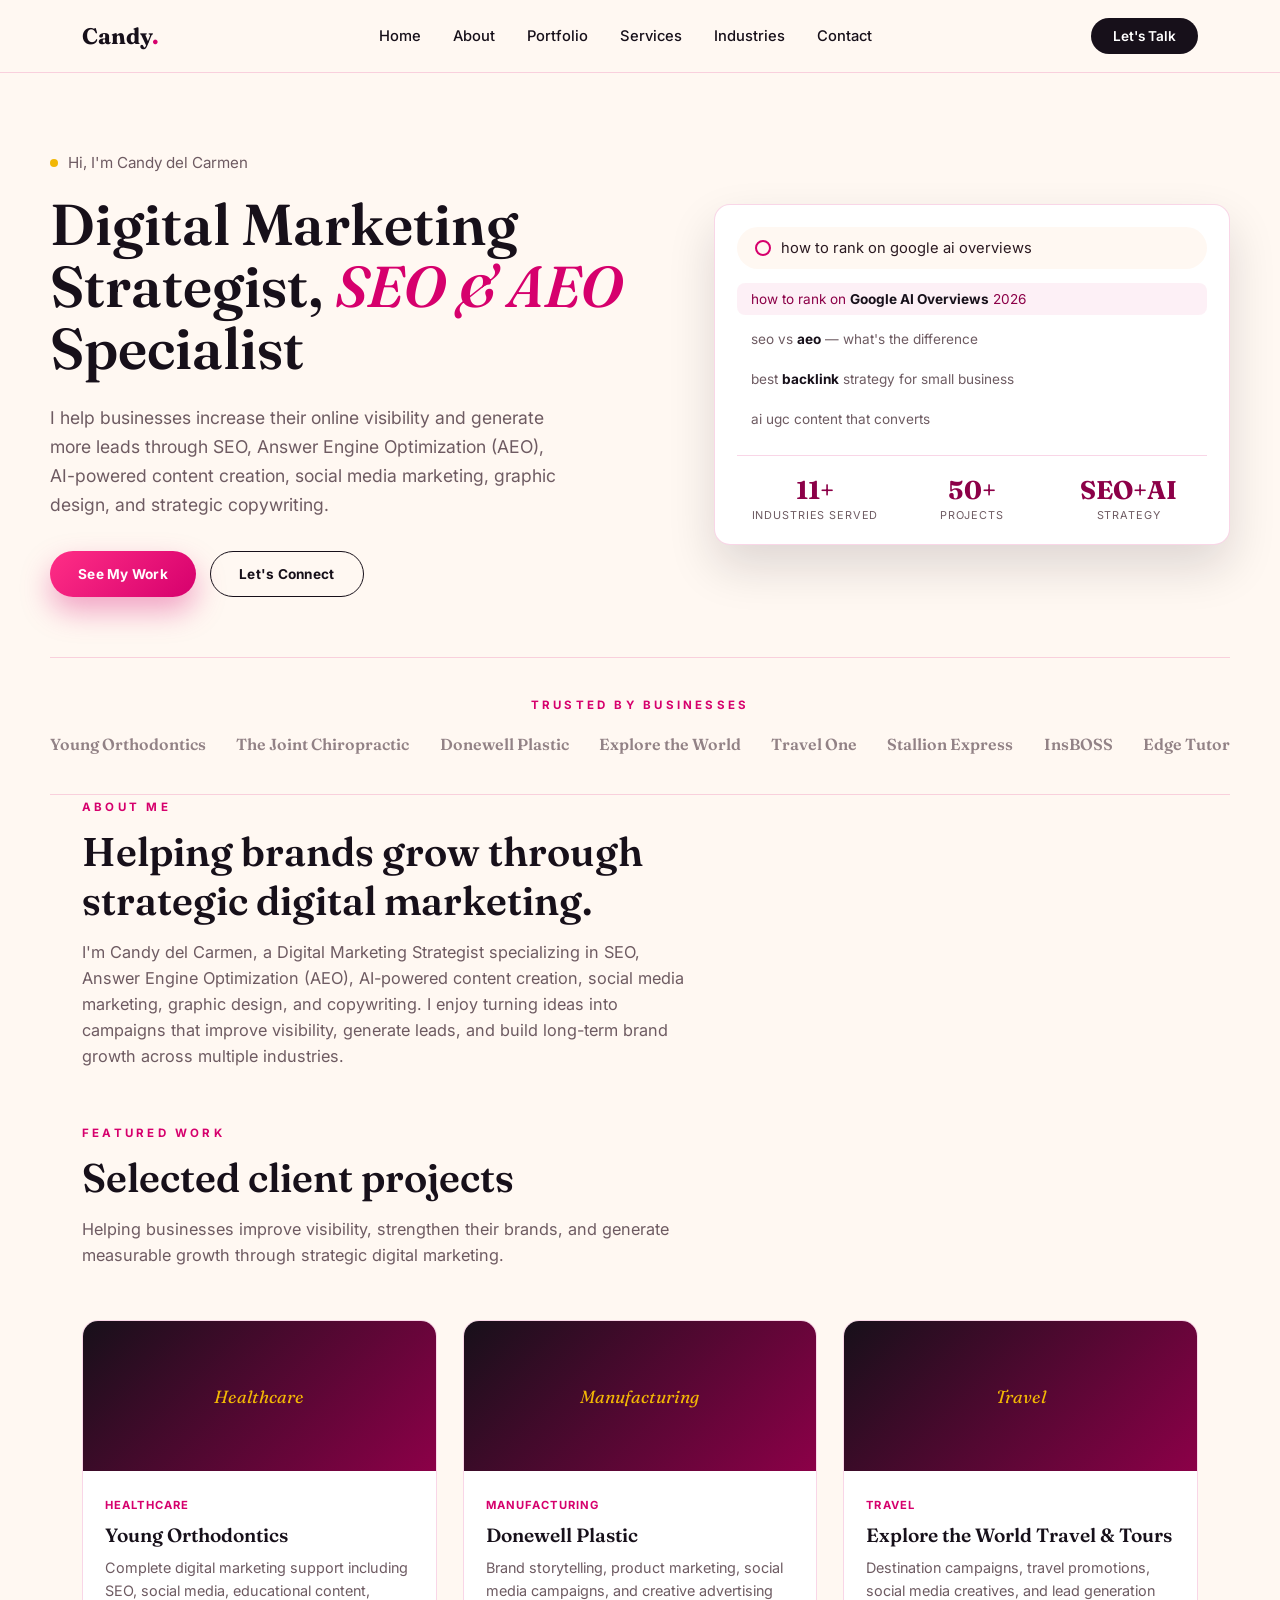
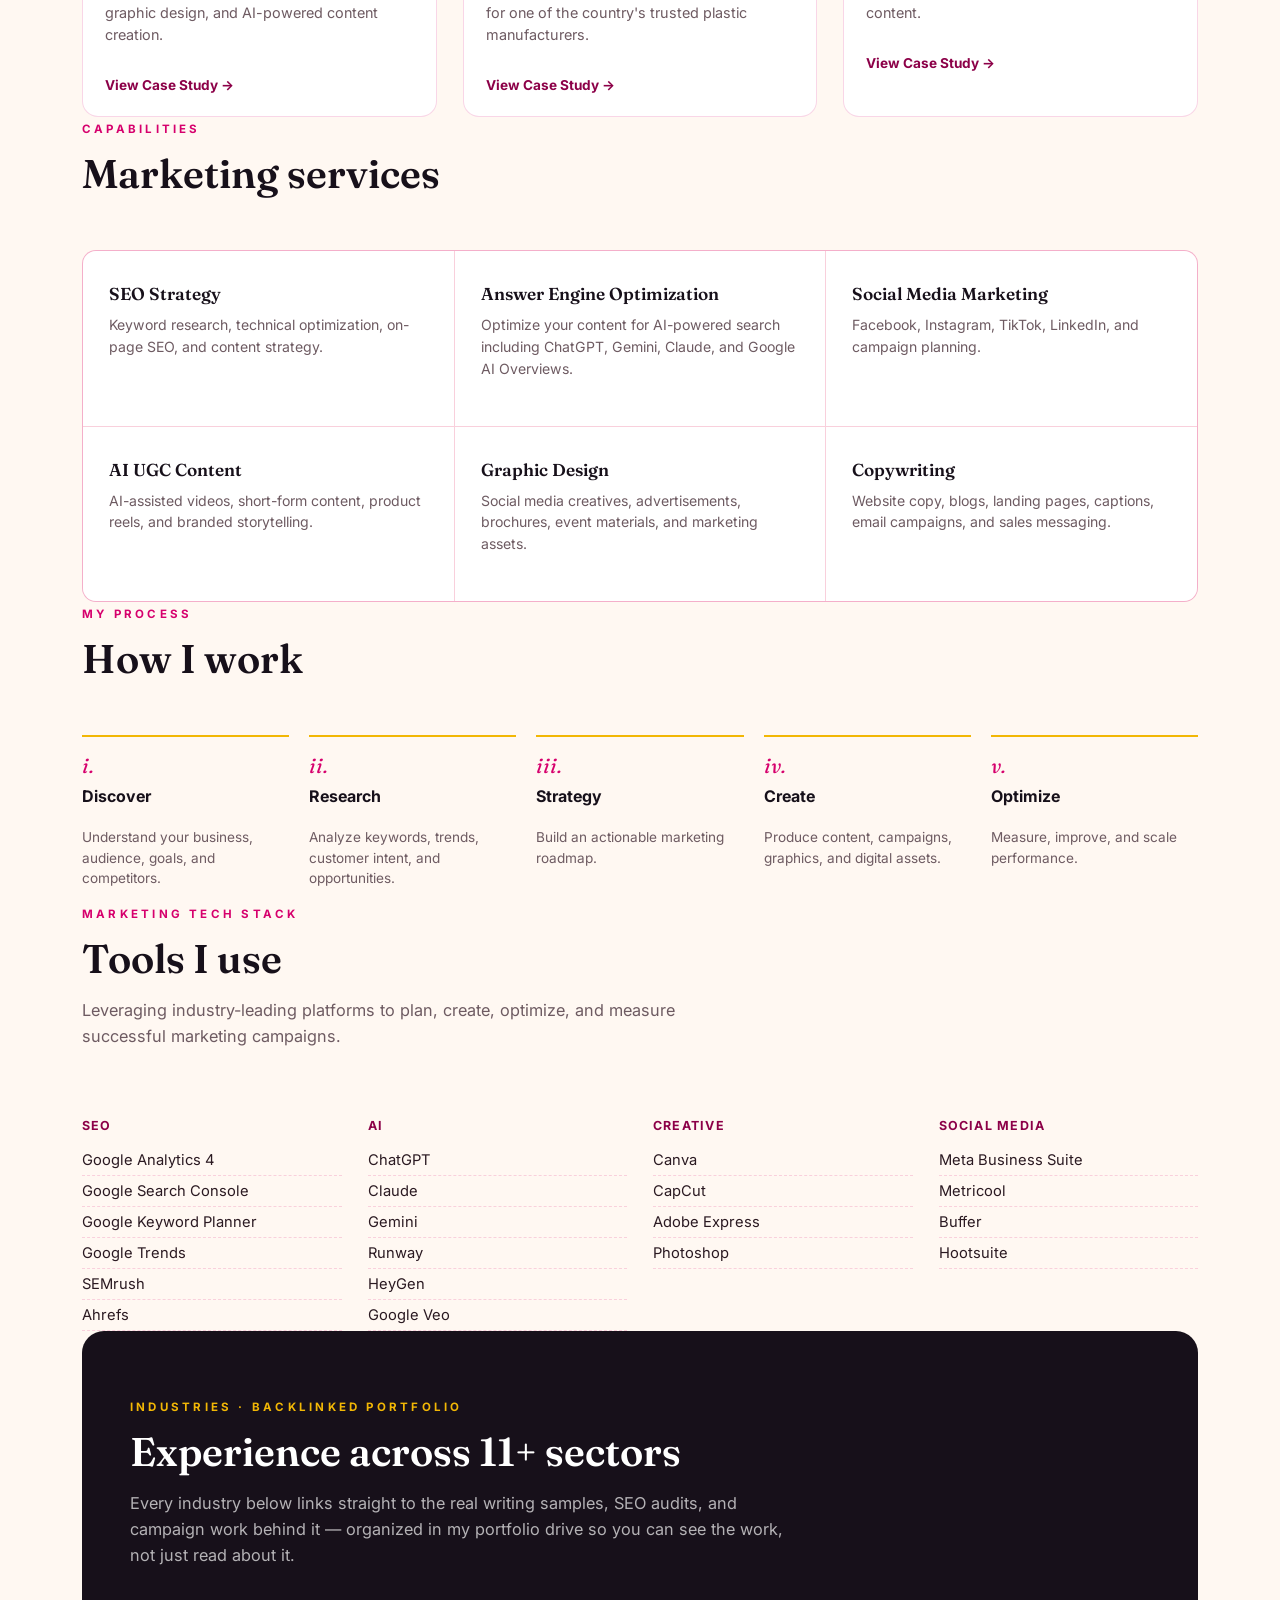
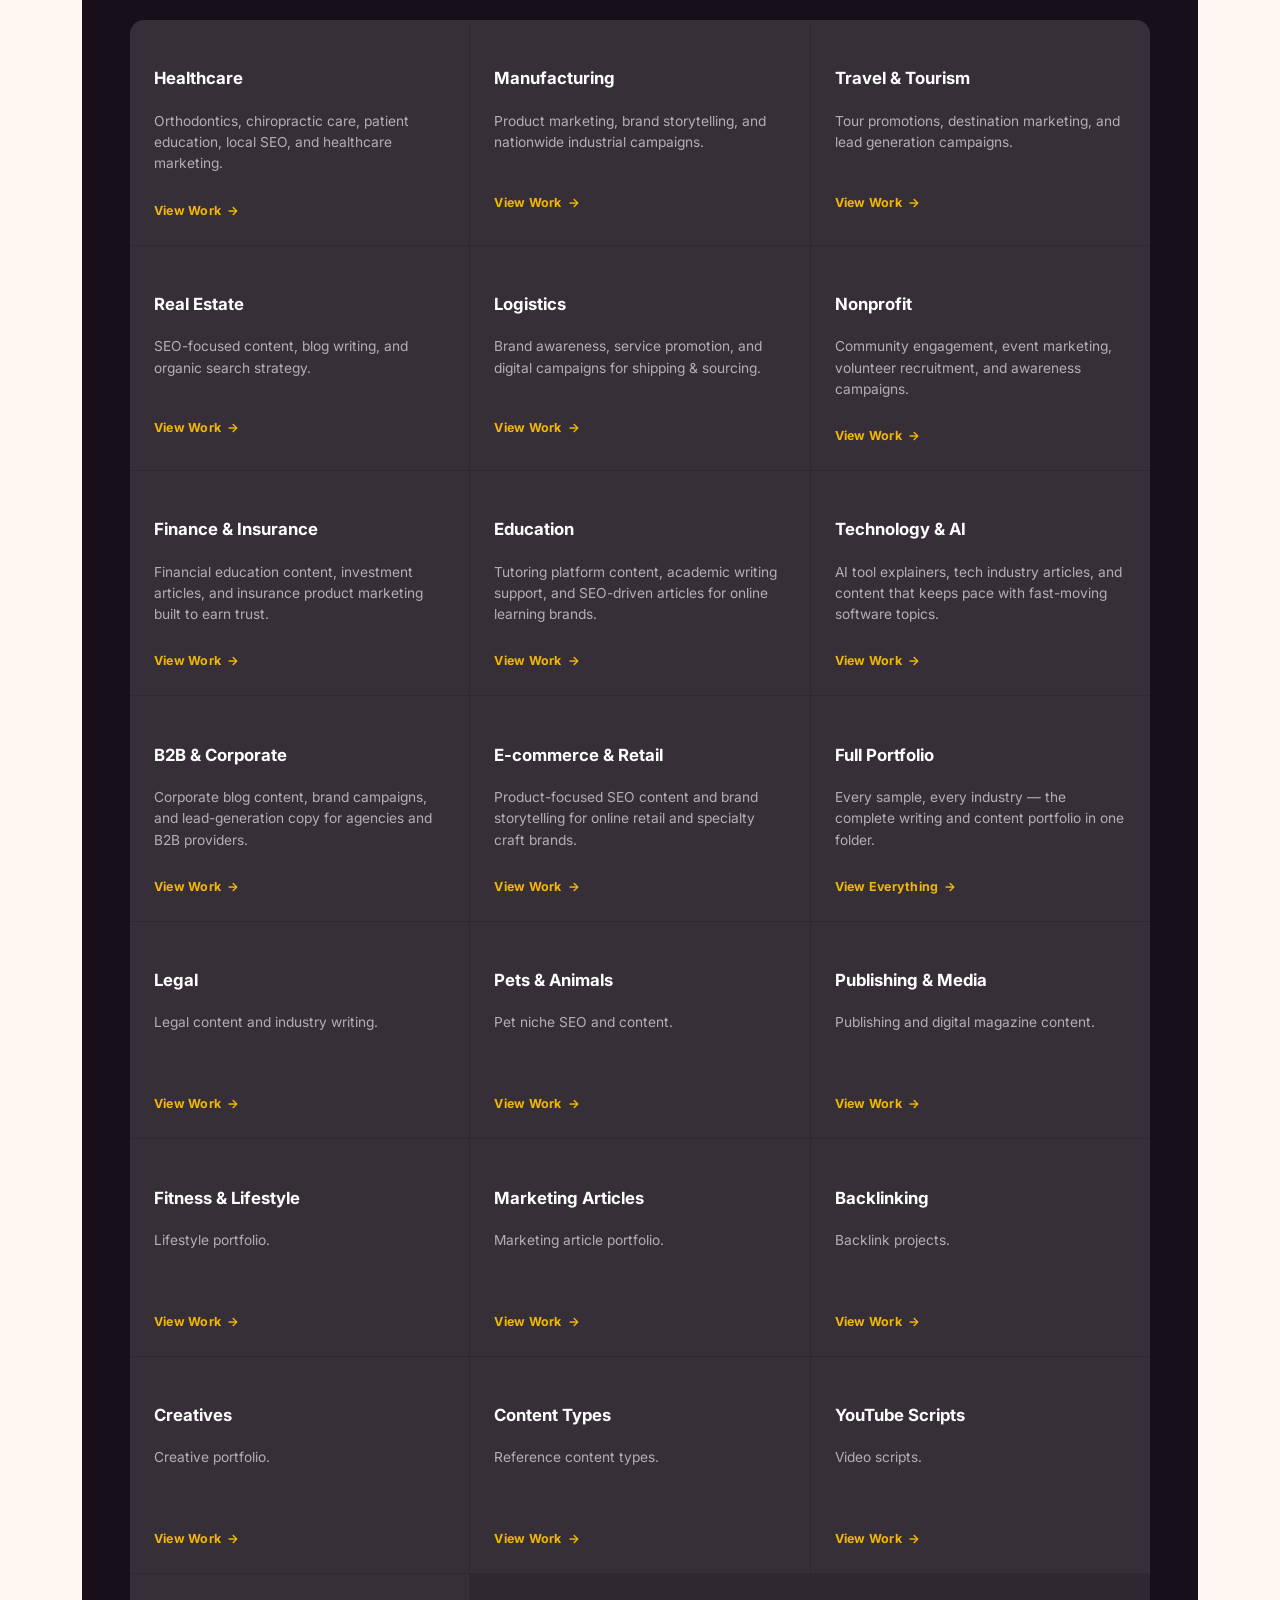
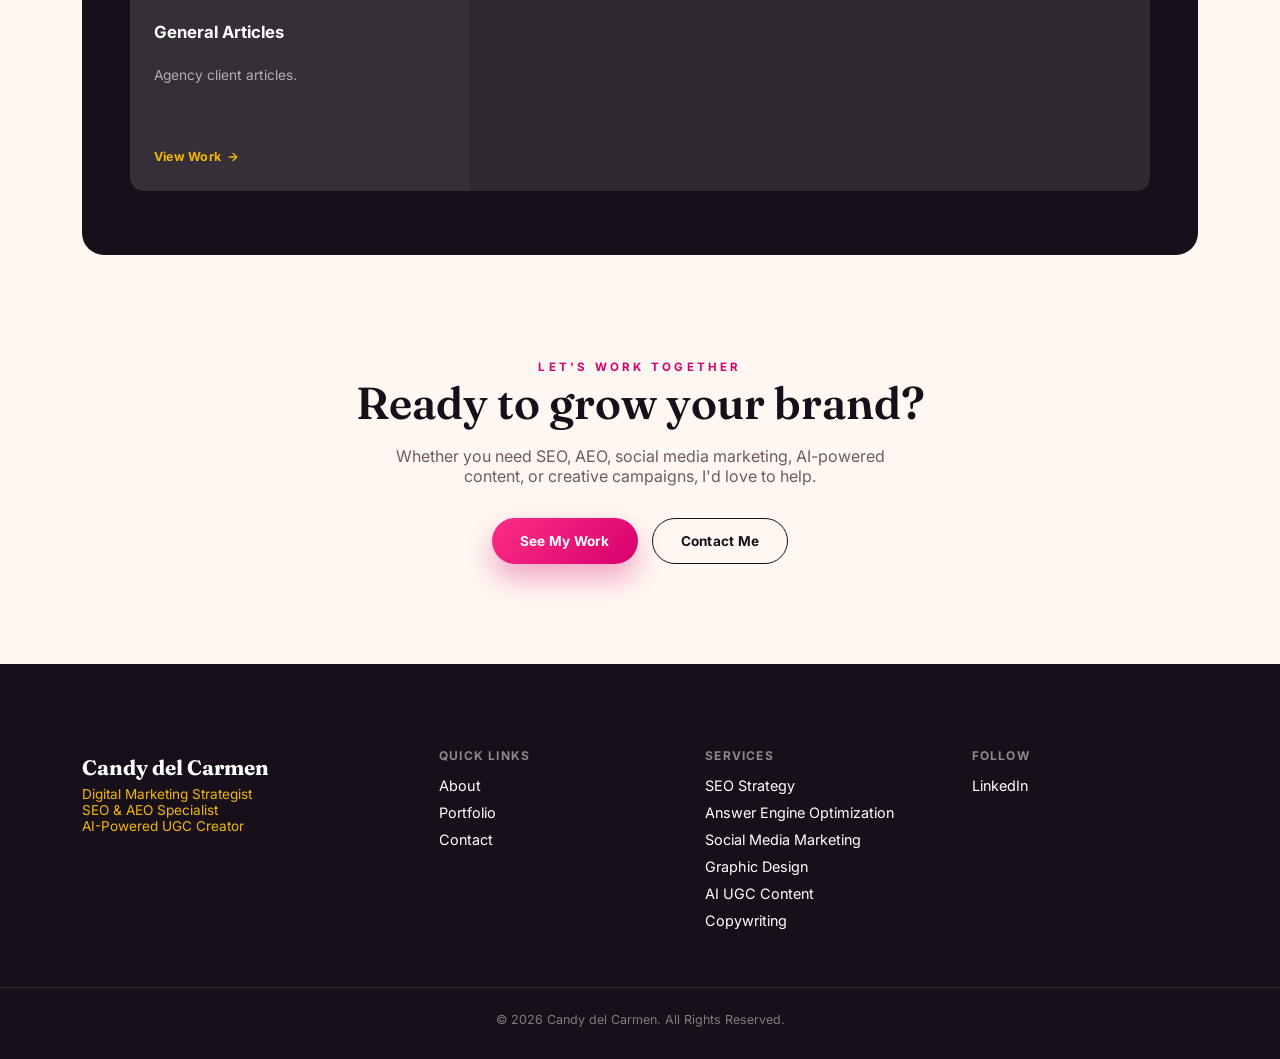
==== commit 2006c91b: "Add files via upload" ====
--- a/index.html
+++ b/index.html
@@ -1,12 +1,13 @@
 <!DOCTYPE html>
+
 <html lang="en">
 <head>
-<meta charset="UTF-8">
-<meta name="viewport" content="width=device-width, initial-scale=1.0">
+<meta charset="utf-8"/>
+<meta content="width=device-width, initial-scale=1.0" name="viewport"/>
 <title>Candy del Carmen | Digital Marketing Strategist</title>
-<meta name="description" content="Portfolio of Candy del Carmen, Digital Marketing Strategist specializing in SEO, AEO, Social Media Marketing, AI-Powered UGC Content, Graphic Design, and Copywriting.">
-<link rel="preconnect" href="https://fonts.googleapis.com">
-<link href="https://fonts.googleapis.com/css2?family=Fraunces:ital,opsz,wght@0,9..144,500;0,9..144,600;0,9..144,700;1,9..144,500;1,9..144,600&family=Inter:wght@400;500;600;700;800&display=swap" rel="stylesheet">
+<meta content="Portfolio of Candy del Carmen, Digital Marketing Strategist specializing in SEO, AEO, Social Media Marketing, AI-Powered UGC Content, Graphic Design, and Copywriting." name="description"/>
+<link href="https://fonts.googleapis.com" rel="preconnect"/>
+<link href="https://fonts.googleapis.com/css2?family=Fraunces:ital,opsz,wght@0,9..144,500;0,9..144,600;0,9..144,700;1,9..144,500;1,9..144,600&amp;family=Inter:wght@400;500;600;700;800&amp;display=swap" rel="stylesheet"/>
 <style>
   :root{
     --ink:#17101A; --ink-soft:#2B1A22;
@@ -149,275 +150,257 @@
 </style>
 </head>
 <body>
-
 <nav class="site-nav">
-  <div class="nav-inner">
-    <a class="logo" href="#home">Candy<span>.</span></a>
-    <div class="nav-links">
-      <a href="#home">Home</a>
-      <a href="#about">About</a>
-      <a href="#portfolio">Portfolio</a>
-      <a href="#services">Services</a>
-      <a href="#industries">Industries</a>
-      <a href="#contact">Contact</a>
-    </div>
-    <a class="nav-cta" href="contact.html">Let's Talk</a>
-  </div>
+<div class="nav-inner">
+<a class="logo" href="#home">Candy<span>.</span></a>
+<div class="nav-links">
+<a href="#home">Home</a>
+<a href="#about">About</a>
+<a href="#portfolio">Portfolio</a>
+<a href="#services">Services</a>
+<a href="#industries">Industries</a>
+<a href="#contact">Contact</a>
+</div>
+<a class="nav-cta" href="mailto:gandy327@gmail.com">Let's Talk</a>
+</div>
 </nav>
-
-<header id="home" class="wrap hero">
-  <div>
-    <div class="hero-eyebrow"><span class="dot"></span> Hi, I'm Candy del Carmen</div>
-    <h1>Digital Marketing Strategist, <em>SEO &amp; AEO</em> Specialist</h1>
-    <p class="lead">I help businesses increase their online visibility and generate more leads through SEO, Answer Engine Optimization (AEO), AI-powered content creation, social media marketing, graphic design, and strategic copywriting.</p>
-    <div class="hero-ctas">
-      <a class="btn btn-solid" href="portfolio.html">See My Work</a>
-      <a class="btn btn-line" href="contact.html">Let's Connect</a>
-    </div>
-  </div>
-  <div class="query-card">
-    <div class="query-bar"><span class="g"></span> how to rank on google ai overviews</div>
-    <div class="query-suggestions">
-      <div class="hi">how to rank on <b>Google AI Overviews</b> 2026</div>
-      <div>seo vs <b>aeo</b> — what's the difference</div>
-      <div>best <b>backlink</b> strategy for small business</div>
-      <div>ai ugc content that converts</div>
-    </div>
-    <div class="stat-row">
-      <div class="stat"><div class="num">11+</div><div class="label">Industries Served</div></div>
-      <div class="stat"><div class="num">50+</div><div class="label">Projects</div></div>
-      <div class="stat"><div class="num">SEO+AI</div><div class="label">Strategy</div></div>
-    </div>
-  </div>
+<header class="wrap hero" id="home">
+<div>
+<div class="hero-eyebrow"><span class="dot"></span> Hi, I'm Candy del Carmen</div>
+<h1>Digital Marketing Strategist, <em>SEO &amp; AEO</em> Specialist</h1>
+<p class="lead">I help businesses increase their online visibility and generate more leads through SEO, Answer Engine Optimization (AEO), AI-powered content creation, social media marketing, graphic design, and strategic copywriting.</p>
+<div class="hero-ctas">
+<a class="btn btn-solid" href="https://drive.google.com/drive/folders/1dn5pqoir67HijF6TcpmRmqINBR0_4WQv?usp=drive_link" rel="noopener" target="_blank">See My Work</a>
+<a class="btn btn-line" href="mailto:gandy327@gmail.com">Let's Connect</a>
+</div>
+</div>
+<div class="query-card">
+<div class="query-bar"><span class="g"></span> how to rank on google ai overviews</div>
+<div class="query-suggestions">
+<div class="hi">how to rank on <b>Google AI Overviews</b> 2026</div>
+<div>seo vs <b>aeo</b> — what's the difference</div>
+<div>best <b>backlink</b> strategy for small business</div>
+<div>ai ugc content that converts</div>
+</div>
+<div class="stat-row">
+<div class="stat"><div class="num">11+</div><div class="label">Industries Served</div></div>
+<div class="stat"><div class="num">50+</div><div class="label">Projects</div></div>
+<div class="stat"><div class="num">SEO+AI</div><div class="label">Strategy</div></div>
+</div>
+</div>
 </header>
-
 <div class="trusted wrap">
-  <span class="eyebrow">Trusted by Businesses</span>
-  <div class="logo-row">
-    <span>Young Orthodontics</span>
-    <span>The Joint Chiropractic</span>
-    <span>Donewell Plastic</span>
-    <span>Explore the World</span>
-    <span>Travel One</span>
-    <span>Stallion Express</span>
-    <span>InsBOSS</span>
-    <span>Edge Tutor</span>
-  </div>
-</div>
-
-<section id="portfolio" class="wrap">
-  <div class="section-head">
-    <span class="eyebrow">Featured Work</span>
-    <h2>Selected client projects</h2>
-    <p>Helping businesses improve visibility, strengthen their brands, and generate measurable growth through strategic digital marketing.</p>
-  </div>
-  <div class="work-grid">
-    <div class="work-card">
-      <div class="work-thumb">Healthcare</div>
-      <div class="work-body">
-        <span class="work-tag">Healthcare</span>
-        <h3>Young Orthodontics</h3>
-        <p>Complete digital marketing support including SEO, social media, educational content, graphic design, and AI-powered content creation.</p>
-        <a class="work-link" href="case-studies/young-orthodontics.html">View Case Study →</a>
-      </div>
-    </div>
-    <div class="work-card">
-      <div class="work-thumb">Manufacturing</div>
-      <div class="work-body">
-        <span class="work-tag">Manufacturing</span>
-        <h3>Donewell Plastic</h3>
-        <p>Brand storytelling, product marketing, social media campaigns, and creative advertising for one of the country's trusted plastic manufacturers.</p>
-        <a class="work-link" href="case-studies/donewell-plastic.html">View Case Study →</a>
-      </div>
-    </div>
-    <div class="work-card">
-      <div class="work-thumb">Travel</div>
-      <div class="work-body">
-        <span class="work-tag">Travel</span>
-        <h3>Explore the World Travel &amp; Tours</h3>
-        <p>Destination campaigns, travel promotions, social media creatives, and lead generation content.</p>
-        <a class="work-link" href="case-studies/explore-the-world.html">View Case Study →</a>
-      </div>
-    </div>
-  </div>
-</section>
-
-<section id="services" class="wrap">
-  <div class="section-head">
-    <span class="eyebrow">Capabilities</span>
-    <h2>Marketing services</h2>
-  </div>
-  <div class="services-grid">
-    <div class="svc"><h3>SEO Strategy</h3><p>Keyword research, technical optimization, on-page SEO, and content strategy.</p></div>
-    <div class="svc"><h3>Answer Engine Optimization</h3><p>Optimize your content for AI-powered search including ChatGPT, Gemini, Claude, and Google AI Overviews.</p></div>
-    <div class="svc"><h3>Social Media Marketing</h3><p>Facebook, Instagram, TikTok, LinkedIn, and campaign planning.</p></div>
-    <div class="svc"><h3>AI UGC Content</h3><p>AI-assisted videos, short-form content, product reels, and branded storytelling.</p></div>
-    <div class="svc"><h3>Graphic Design</h3><p>Social media creatives, advertisements, brochures, event materials, and marketing assets.</p></div>
-    <div class="svc"><h3>Copywriting</h3><p>Website copy, blogs, landing pages, captions, email campaigns, and sales messaging.</p></div>
-  </div>
-</section>
-
+<span class="eyebrow">Trusted by Businesses</span>
+<div class="logo-row">
+<span>Young Orthodontics</span>
+<span>The Joint Chiropractic</span>
+<span>Donewell Plastic</span>
+<span>Explore the World</span>
+<span>Travel One</span>
+<span>Stallion Express</span>
+<span>InsBOSS</span>
+<span>Edge Tutor</span>
+</div>
+</div>
+<section class="wrap" id="about">
+<div class="section-head">
+<span class="eyebrow">About Me</span>
+<h2>Helping brands grow through strategic digital marketing.</h2>
+<p>I'm Candy del Carmen, a Digital Marketing Strategist specializing in SEO, Answer Engine Optimization (AEO), AI-powered content creation, social media marketing, graphic design, and copywriting. I enjoy turning ideas into campaigns that improve visibility, generate leads, and build long-term brand growth across multiple industries.</p>
+</div>
+</section>
+
+<section class="wrap" id="portfolio">
+<div class="section-head">
+<span class="eyebrow">Featured Work</span>
+<h2>Selected client projects</h2>
+<p>Helping businesses improve visibility, strengthen their brands, and generate measurable growth through strategic digital marketing.</p>
+</div>
+<div class="work-grid">
+<div class="work-card">
+<div class="work-thumb">Healthcare</div>
+<div class="work-body">
+<span class="work-tag">Healthcare</span>
+<h3>Young Orthodontics</h3>
+<p>Complete digital marketing support including SEO, social media, educational content, graphic design, and AI-powered content creation.</p>
+<a class="work-link" href="case-studies/young-orthodontics.html">View Case Study →</a>
+</div>
+</div>
+<div class="work-card">
+<div class="work-thumb">Manufacturing</div>
+<div class="work-body">
+<span class="work-tag">Manufacturing</span>
+<h3>Donewell Plastic</h3>
+<p>Brand storytelling, product marketing, social media campaigns, and creative advertising for one of the country's trusted plastic manufacturers.</p>
+<a class="work-link" href="case-studies/donewell-plastic.html">View Case Study →</a>
+</div>
+</div>
+<div class="work-card">
+<div class="work-thumb">Travel</div>
+<div class="work-body">
+<span class="work-tag">Travel</span>
+<h3>Explore the World Travel &amp; Tours</h3>
+<p>Destination campaigns, travel promotions, social media creatives, and lead generation content.</p>
+<a class="work-link" href="case-studies/explore-the-world.html">View Case Study →</a>
+</div>
+</div>
+</div>
+</section>
+<section class="wrap" id="services">
+<div class="section-head">
+<span class="eyebrow">Capabilities</span>
+<h2>Marketing services</h2>
+</div>
+<div class="services-grid">
+<div class="svc"><h3>SEO Strategy</h3><p>Keyword research, technical optimization, on-page SEO, and content strategy.</p></div>
+<div class="svc"><h3>Answer Engine Optimization</h3><p>Optimize your content for AI-powered search including ChatGPT, Gemini, Claude, and Google AI Overviews.</p></div>
+<div class="svc"><h3>Social Media Marketing</h3><p>Facebook, Instagram, TikTok, LinkedIn, and campaign planning.</p></div>
+<div class="svc"><h3>AI UGC Content</h3><p>AI-assisted videos, short-form content, product reels, and branded storytelling.</p></div>
+<div class="svc"><h3>Graphic Design</h3><p>Social media creatives, advertisements, brochures, event materials, and marketing assets.</p></div>
+<div class="svc"><h3>Copywriting</h3><p>Website copy, blogs, landing pages, captions, email campaigns, and sales messaging.</p></div>
+</div>
+</section>
 <section class="wrap">
-  <div class="section-head">
-    <span class="eyebrow">My Process</span>
-    <h2>How I work</h2>
-  </div>
-  <div class="process-row">
-    <div class="proc"><div class="n">i.</div><h4>Discover</h4><p>Understand your business, audience, goals, and competitors.</p></div>
-    <div class="proc"><div class="n">ii.</div><h4>Research</h4><p>Analyze keywords, trends, customer intent, and opportunities.</p></div>
-    <div class="proc"><div class="n">iii.</div><h4>Strategy</h4><p>Build an actionable marketing roadmap.</p></div>
-    <div class="proc"><div class="n">iv.</div><h4>Create</h4><p>Produce content, campaigns, graphics, and digital assets.</p></div>
-    <div class="proc"><div class="n">v.</div><h4>Optimize</h4><p>Measure, improve, and scale performance.</p></div>
-  </div>
-</section>
-
+<div class="section-head">
+<span class="eyebrow">My Process</span>
+<h2>How I work</h2>
+</div>
+<div class="process-row">
+<div class="proc"><div class="n">i.</div><h4>Discover</h4><p>Understand your business, audience, goals, and competitors.</p></div>
+<div class="proc"><div class="n">ii.</div><h4>Research</h4><p>Analyze keywords, trends, customer intent, and opportunities.</p></div>
+<div class="proc"><div class="n">iii.</div><h4>Strategy</h4><p>Build an actionable marketing roadmap.</p></div>
+<div class="proc"><div class="n">iv.</div><h4>Create</h4><p>Produce content, campaigns, graphics, and digital assets.</p></div>
+<div class="proc"><div class="n">v.</div><h4>Optimize</h4><p>Measure, improve, and scale performance.</p></div>
+</div>
+</section>
 <section class="wrap">
-  <div class="section-head">
-    <span class="eyebrow">Marketing Tech Stack</span>
-    <h2>Tools I use</h2>
-    <p>Leveraging industry-leading platforms to plan, create, optimize, and measure successful marketing campaigns.</p>
-  </div>
-  <div class="tools-grid">
-    <div class="tool-cat"><h4>SEO</h4><ul><li>Google Analytics 4</li><li>Google Search Console</li><li>Google Keyword Planner</li><li>Google Trends</li><li>SEMrush</li><li>Ahrefs</li></ul></div>
-    <div class="tool-cat"><h4>AI</h4><ul><li>ChatGPT</li><li>Claude</li><li>Gemini</li><li>Runway</li><li>HeyGen</li><li>Google Veo</li></ul></div>
-    <div class="tool-cat"><h4>Creative</h4><ul><li>Canva</li><li>CapCut</li><li>Adobe Express</li><li>Photoshop</li></ul></div>
-    <div class="tool-cat"><h4>Social Media</h4><ul><li>Meta Business Suite</li><li>Metricool</li><li>Buffer</li><li>Hootsuite</li></ul></div>
-  </div>
-</section>
-
-<section id="industries" class="wrap">
-  <div class="industries-band">
-    <div class="section-head">
-      <span class="eyebrow">Industries · Backlinked Portfolio</span>
-      <h2>Experience across 11+ sectors</h2>
-      <p>Every industry below links straight to the real writing samples, SEO audits, and campaign work behind it — organized in my portfolio drive so you can see the work, not just read about it.</p>
-    </div>
-    <div class="ind-grid">
-
-      <div class="ind-card">
-        <h4>Healthcare</h4>
-        <p>Orthodontics, chiropractic care, patient education, local SEO, and healthcare marketing.</p>
-        <a class="ind-link" href="https://drive.google.com/drive/folders/1C2Mv1wAY3HutkKKfXab7qu5t96WKvyYx" target="_blank" rel="noopener">View Work</a>
-      </div>
-
-      <div class="ind-card">
-        <h4>Manufacturing</h4>
-        <p>Product marketing, brand storytelling, and nationwide industrial campaigns.</p>
-        <a class="ind-link" href="https://drive.google.com/drive/folders/13r-7KQbCgcacdvEye-rkWml3vWOJJV0a" target="_blank" rel="noopener">View Work</a>
-      </div>
-
-      <div class="ind-card">
-        <h4>Travel &amp; Tourism</h4>
-        <p>Tour promotions, destination marketing, and lead generation campaigns.</p>
-        <a class="ind-link" href="https://drive.google.com/drive/folders/1l76w4ffEw1ke2QKU69bD20gD-LFYAnLB" target="_blank" rel="noopener">View Work</a>
-      </div>
-
-      <div class="ind-card">
-        <h4>Real Estate</h4>
-        <p>SEO-focused content, blog writing, and organic search strategy.</p>
-        <a class="ind-link" href="https://drive.google.com/drive/folders/177mt53srZwRf8qZl_A6qMQUBA2HwSRHh" target="_blank" rel="noopener">View Work</a>
-      </div>
-
-      <div class="ind-card">
-        <h4>Logistics</h4>
-        <p>Brand awareness, service promotion, and digital campaigns for shipping &amp; sourcing.</p>
-        <a class="ind-link" href="https://drive.google.com/drive/folders/1CwG1s_1nIx8tw1ER9iZv9YYHUdt4sjSX" target="_blank" rel="noopener">View Work</a>
-      </div>
-
-      <div class="ind-card">
-        <h4>Nonprofit</h4>
-        <p>Community engagement, event marketing, volunteer recruitment, and awareness campaigns.</p>
-        <a class="ind-link" href="https://drive.google.com/drive/folders/1gYksuWm39XwqY875vRDECMp8G9r2x7UF" target="_blank" rel="noopener">View Work</a>
-      </div>
-
-      <div class="ind-card">
-        <h4>Finance &amp; Insurance</h4>
-        <p>Financial education content, investment articles, and insurance product marketing built to earn trust.</p>
-        <a class="ind-link" href="https://drive.google.com/drive/folders/1_C78WEMqdvD24Yie7InBfimHD8kfd9wo" target="_blank" rel="noopener">View Work</a>
-      </div>
-
-      <div class="ind-card">
-        <h4>Education</h4>
-        <p>Tutoring platform content, academic writing support, and SEO-driven articles for online learning brands.</p>
-        <a class="ind-link" href="https://drive.google.com/drive/folders/12cIhUAuejS9UlUC0ywyvKai-lE3b4iMJ" target="_blank" rel="noopener">View Work</a>
-      </div>
-
-      <div class="ind-card">
-        <h4>Technology &amp; AI</h4>
-        <p>AI tool explainers, tech industry articles, and content that keeps pace with fast-moving software topics.</p>
-        <a class="ind-link" href="https://drive.google.com/drive/folders/1UpsCTAKO86sd7zrDYJm1JLD8XeEkdCpC" target="_blank" rel="noopener">View Work</a>
-      </div>
-
-      <div class="ind-card">
-        <h4>B2B &amp; Corporate</h4>
-        <p>Corporate blog content, brand campaigns, and lead-generation copy for agencies and B2B providers.</p>
-        <a class="ind-link" href="https://drive.google.com/drive/folders/1v7EhGAHsoThWtWsRiUHU76FLPT5z5P9Y" target="_blank" rel="noopener">View Work</a>
-      </div>
-
-      <div class="ind-card">
-        <h4>E-commerce &amp; Retail</h4>
-        <p>Product-focused SEO content and brand storytelling for online retail and specialty craft brands.</p>
-        <a class="ind-link" href="https://drive.google.com/drive/folders/1b51R6AlAnzpstZz6dA1-2f6XzfJEtaBQ" target="_blank" rel="noopener">View Work</a>
-      </div>
-
-      <div class="ind-card">
-        <h4>Full Portfolio</h4>
-        <p>Every sample, every industry — the complete writing and content portfolio in one folder.</p>
-        <a class="ind-link" href="https://drive.google.com/drive/folders/1Zwr-3mwfQ-76h5PP_gf1OiuIQiFK8hGd" target="_blank" rel="noopener">View Everything</a>
-      </div>
-
-    </div>
-  </div>
-</section>
-
-<section id="contact" class="wrap cta-final">
-  <span class="eyebrow">Let's Work Together</span>
-  <h2>Ready to grow your brand?</h2>
-  <p>Whether you need SEO, AEO, social media marketing, AI-powered content, or creative campaigns, I'd love to help.</p>
-  <div class="cta-buttons">
-    <a class="btn btn-solid" href="portfolio.html">See My Work</a>
-    <a class="btn btn-line" href="contact.html">Contact Me</a>
-  </div>
-</section>
-
+<div class="section-head">
+<span class="eyebrow">Marketing Tech Stack</span>
+<h2>Tools I use</h2>
+<p>Leveraging industry-leading platforms to plan, create, optimize, and measure successful marketing campaigns.</p>
+</div>
+<div class="tools-grid">
+<div class="tool-cat"><h4>SEO</h4><ul><li>Google Analytics 4</li><li>Google Search Console</li><li>Google Keyword Planner</li><li>Google Trends</li><li>SEMrush</li><li>Ahrefs</li></ul></div>
+<div class="tool-cat"><h4>AI</h4><ul><li>ChatGPT</li><li>Claude</li><li>Gemini</li><li>Runway</li><li>HeyGen</li><li>Google Veo</li></ul></div>
+<div class="tool-cat"><h4>Creative</h4><ul><li>Canva</li><li>CapCut</li><li>Adobe Express</li><li>Photoshop</li></ul></div>
+<div class="tool-cat"><h4>Social Media</h4><ul><li>Meta Business Suite</li><li>Metricool</li><li>Buffer</li><li>Hootsuite</li></ul></div>
+</div>
+</section>
+<section class="wrap" id="industries">
+<div class="industries-band">
+<div class="section-head">
+<span class="eyebrow">Industries · Backlinked Portfolio</span>
+<h2>Experience across 11+ sectors</h2>
+<p>Every industry below links straight to the real writing samples, SEO audits, and campaign work behind it — organized in my portfolio drive so you can see the work, not just read about it.</p>
+</div>
+<div class="ind-grid">
+<div class="ind-card">
+<h4>Healthcare</h4>
+<p>Orthodontics, chiropractic care, patient education, local SEO, and healthcare marketing.</p>
+<a class="ind-link" href="https://drive.google.com/drive/folders/1C2Mv1wAY3HutkKKfXab7qu5t96WKvyYx" rel="noopener" target="_blank">View Work</a>
+</div>
+<div class="ind-card">
+<h4>Manufacturing</h4>
+<p>Product marketing, brand storytelling, and nationwide industrial campaigns.</p>
+<a class="ind-link" href="https://drive.google.com/drive/folders/13r-7KQbCgcacdvEye-rkWml3vWOJJV0a" rel="noopener" target="_blank">View Work</a>
+</div>
+<div class="ind-card">
+<h4>Travel &amp; Tourism</h4>
+<p>Tour promotions, destination marketing, and lead generation campaigns.</p>
+<a class="ind-link" href="https://drive.google.com/drive/folders/1l76w4ffEw1ke2QKU69bD20gD-LFYAnLB" rel="noopener" target="_blank">View Work</a>
+</div>
+<div class="ind-card">
+<h4>Real Estate</h4>
+<p>SEO-focused content, blog writing, and organic search strategy.</p>
+<a class="ind-link" href="https://drive.google.com/drive/folders/177mt53srZwRf8qZl_A6qMQUBA2HwSRHh" rel="noopener" target="_blank">View Work</a>
+</div>
+<div class="ind-card">
+<h4>Logistics</h4>
+<p>Brand awareness, service promotion, and digital campaigns for shipping &amp; sourcing.</p>
+<a class="ind-link" href="https://drive.google.com/drive/folders/1CwG1s_1nIx8tw1ER9iZv9YYHUdt4sjSX" rel="noopener" target="_blank">View Work</a>
+</div>
+<div class="ind-card">
+<h4>Nonprofit</h4>
+<p>Community engagement, event marketing, volunteer recruitment, and awareness campaigns.</p>
+<a class="ind-link" href="https://drive.google.com/drive/folders/1gYksuWm39XwqY875vRDECMp8G9r2x7UF" rel="noopener" target="_blank">View Work</a>
+</div>
+<div class="ind-card">
+<h4>Finance &amp; Insurance</h4>
+<p>Financial education content, investment articles, and insurance product marketing built to earn trust.</p>
+<a class="ind-link" href="https://drive.google.com/drive/folders/1_C78WEMqdvD24Yie7InBfimHD8kfd9wo" rel="noopener" target="_blank">View Work</a>
+</div>
+<div class="ind-card">
+<h4>Education</h4>
+<p>Tutoring platform content, academic writing support, and SEO-driven articles for online learning brands.</p>
+<a class="ind-link" href="https://drive.google.com/drive/folders/12cIhUAuejS9UlUC0ywyvKai-lE3b4iMJ" rel="noopener" target="_blank">View Work</a>
+</div>
+<div class="ind-card">
+<h4>Technology &amp; AI</h4>
+<p>AI tool explainers, tech industry articles, and content that keeps pace with fast-moving software topics.</p>
+<a class="ind-link" href="https://drive.google.com/drive/folders/1UpsCTAKO86sd7zrDYJm1JLD8XeEkdCpC" rel="noopener" target="_blank">View Work</a>
+</div>
+<div class="ind-card">
+<h4>B2B &amp; Corporate</h4>
+<p>Corporate blog content, brand campaigns, and lead-generation copy for agencies and B2B providers.</p>
+<a class="ind-link" href="https://drive.google.com/drive/folders/1v7EhGAHsoThWtWsRiUHU76FLPT5z5P9Y" rel="noopener" target="_blank">View Work</a>
+</div>
+<div class="ind-card">
+<h4>E-commerce &amp; Retail</h4>
+<p>Product-focused SEO content and brand storytelling for online retail and specialty craft brands.</p>
+<a class="ind-link" href="https://drive.google.com/drive/folders/1b51R6AlAnzpstZz6dA1-2f6XzfJEtaBQ" rel="noopener" target="_blank">View Work</a>
+</div>
+<div class="ind-card">
+<h4>Full Portfolio</h4>
+<p>Every sample, every industry — the complete writing and content portfolio in one folder.</p>
+<a class="ind-link" href="https://drive.google.com/drive/folders/1Zwr-3mwfQ-76h5PP_gf1OiuIQiFK8hGd" rel="noopener" target="_blank">View Everything</a>
+</div>
+<div class="ind-card"><h4>Legal</h4><p>Legal content and industry writing.</p><a class="ind-link" href="https://drive.google.com/drive/folders/1N7DjzafcCq-hYjH5_iTw2WT8_kdALZdw?usp=drive_link" rel="noopener" target="_blank">View Work</a></div><div class="ind-card"><h4>Pets &amp; Animals</h4><p>Pet niche SEO and content.</p><a class="ind-link" href="https://drive.google.com/drive/folders/1vBJN_-xuq_PqGy2Sq0YGSELaD63BqzFQ?usp=drive_link" rel="noopener" target="_blank">View Work</a></div><div class="ind-card"><h4>Publishing &amp; Media</h4><p>Publishing and digital magazine content.</p><a class="ind-link" href="https://drive.google.com/drive/folders/1KaruBwiplH1RUKe1uE-f4HE8tLuDKoKr?usp=drive_link" rel="noopener" target="_blank">View Work</a></div><div class="ind-card"><h4>Fitness &amp; Lifestyle</h4><p>Lifestyle portfolio.</p><a class="ind-link" href="https://drive.google.com/drive/folders/19ZUWqGVW_q7VMNxw5TBukWGGBzy9eVJx?usp=drive_link" rel="noopener" target="_blank">View Work</a></div><div class="ind-card"><h4>Marketing Articles</h4><p>Marketing article portfolio.</p><a class="ind-link" href="https://drive.google.com/drive/folders/1aRiCPGPb4IZhT3mgS71Oy3jpZqP2OpMp?usp=drive_link" rel="noopener" target="_blank">View Work</a></div><div class="ind-card"><h4>Backlinking</h4><p>Backlink projects.</p><a class="ind-link" href="https://drive.google.com/drive/folders/1qYCHItVPYzIifqaNv1gllwv8mluJZFAh?usp=drive_link" rel="noopener" target="_blank">View Work</a></div><div class="ind-card"><h4>Creatives</h4><p>Creative portfolio.</p><a class="ind-link" href="https://drive.google.com/drive/folders/18SlZV9scZ7I4RlTIcRxC1ygaZIaoPA-l?usp=drive_link" rel="noopener" target="_blank">View Work</a></div><div class="ind-card"><h4>Content Types</h4><p>Reference content types.</p><a class="ind-link" href="https://drive.google.com/drive/folders/1aqD0S8a_qamauXTKeZkCRTjjqyzppTas?usp=drive_link" rel="noopener" target="_blank">View Work</a></div><div class="ind-card"><h4>YouTube Scripts</h4><p>Video scripts.</p><a class="ind-link" href="https://drive.google.com/drive/folders/1dPGhrqxhsNYweo0FXhSLCCzChnWYPJmn?usp=drive_link" rel="noopener" target="_blank">View Work</a></div><div class="ind-card"><h4>General Articles</h4><p>Agency client articles.</p><a class="ind-link" href="https://drive.google.com/drive/folders/1d9ZVEHFM7ou9877xhPrO0D2QA-0umqo1?usp=drive_link" rel="noopener" target="_blank">View Work</a></div></div>
+</div>
+</section>
+<section class="wrap cta-final" id="contact">
+<span class="eyebrow">Let's Work Together</span>
+<h2>Ready to grow your brand?</h2>
+<p>Whether you need SEO, AEO, social media marketing, AI-powered content, or creative campaigns, I'd love to help.</p>
+<div class="cta-buttons">
+<a class="btn btn-solid" href="https://drive.google.com/drive/folders/1dn5pqoir67HijF6TcpmRmqINBR0_4WQv?usp=drive_link" rel="noopener" target="_blank">See My Work</a>
+<a class="btn btn-line" href="mailto:gandy327@gmail.com">Contact Me</a>
+</div>
+</section>
 <footer>
-  <div class="wrap footer-grid">
-    <div>
-      <h4>Candy del Carmen</h4>
-      <div class="role">Digital Marketing Strategist<br>SEO &amp; AEO Specialist<br>AI-Powered UGC Creator</div>
-    </div>
-    <div class="footer-col">
-      <h5>Quick Links</h5>
-      <ul>
-        <li><a href="about.html">About</a></li>
-        <li><a href="portfolio.html">Portfolio</a></li>
-        <li><a href="blog.html">Blog</a></li>
-        <li><a href="resume.html">Resume</a></li>
-        <li><a href="contact.html">Contact</a></li>
-      </ul>
-    </div>
-    <div class="footer-col">
-      <h5>Services</h5>
-      <ul>
-        <li>SEO Strategy</li>
-        <li>Answer Engine Optimization</li>
-        <li>Social Media Marketing</li>
-        <li>Graphic Design</li>
-        <li>AI UGC Content</li>
-        <li>Copywriting</li>
-      </ul>
-    </div>
-    <div class="footer-col">
-      <h5>Follow</h5>
-      <ul>
-        <li><a href="#">LinkedIn</a></li>
-        <li><a href="#">Facebook</a></li>
-        <li><a href="#">Instagram</a></li>
-      </ul>
-    </div>
-  </div>
-  <div class="footer-bottom">© 2026 Candy del Carmen. All Rights Reserved.</div>
+<div class="wrap footer-grid">
+<div>
+<h4>Candy del Carmen</h4>
+<div class="role">Digital Marketing Strategist<br/>SEO &amp; AEO Specialist<br/>AI-Powered UGC Creator</div>
+</div>
+<div class="footer-col">
+<h5>Quick Links</h5>
+<ul>
+<li><a href="about.html">About</a></li>
+<li><a href="https://drive.google.com/drive/folders/1dn5pqoir67HijF6TcpmRmqINBR0_4WQv?usp=drive_link" rel="noopener" target="_blank">Portfolio</a></li>
+
+
+<li><a href="mailto:gandy327@gmail.com">Contact</a></li>
+</ul>
+</div>
+<div class="footer-col">
+<h5>Services</h5>
+<ul>
+<li>SEO Strategy</li>
+<li>Answer Engine Optimization</li>
+<li>Social Media Marketing</li>
+<li>Graphic Design</li>
+<li>AI UGC Content</li>
+<li>Copywriting</li>
+</ul>
+</div>
+<div class="footer-col">
+<h5>Follow</h5>
+<ul>
+<li><a href="https://www.linkedin.com/in/candy-roxas-a995b6185/" rel="noopener" target="_blank">LinkedIn</a></li>
+</ul>
+</div>
+</div>
+<div class="footer-bottom">© 2026 Candy del Carmen. All Rights Reserved.</div>
 </footer>
-
 </body>
 </html>
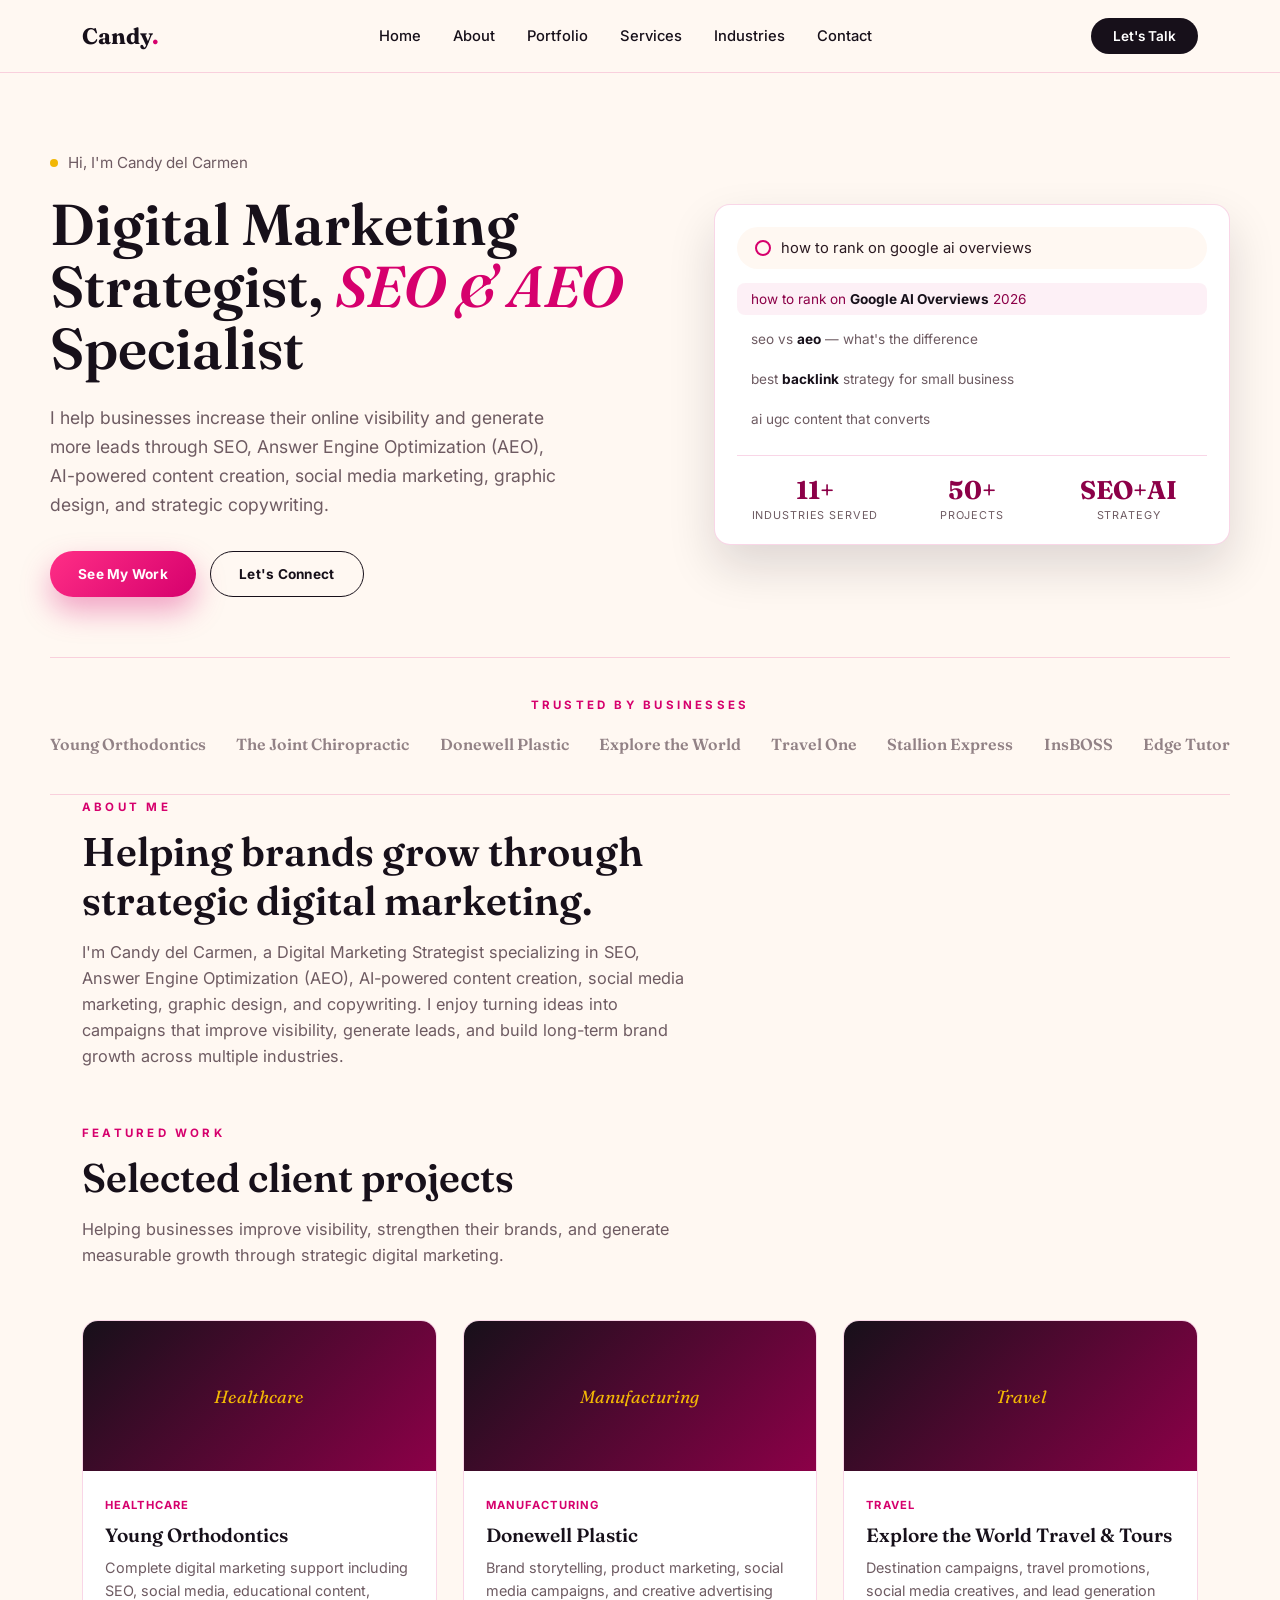
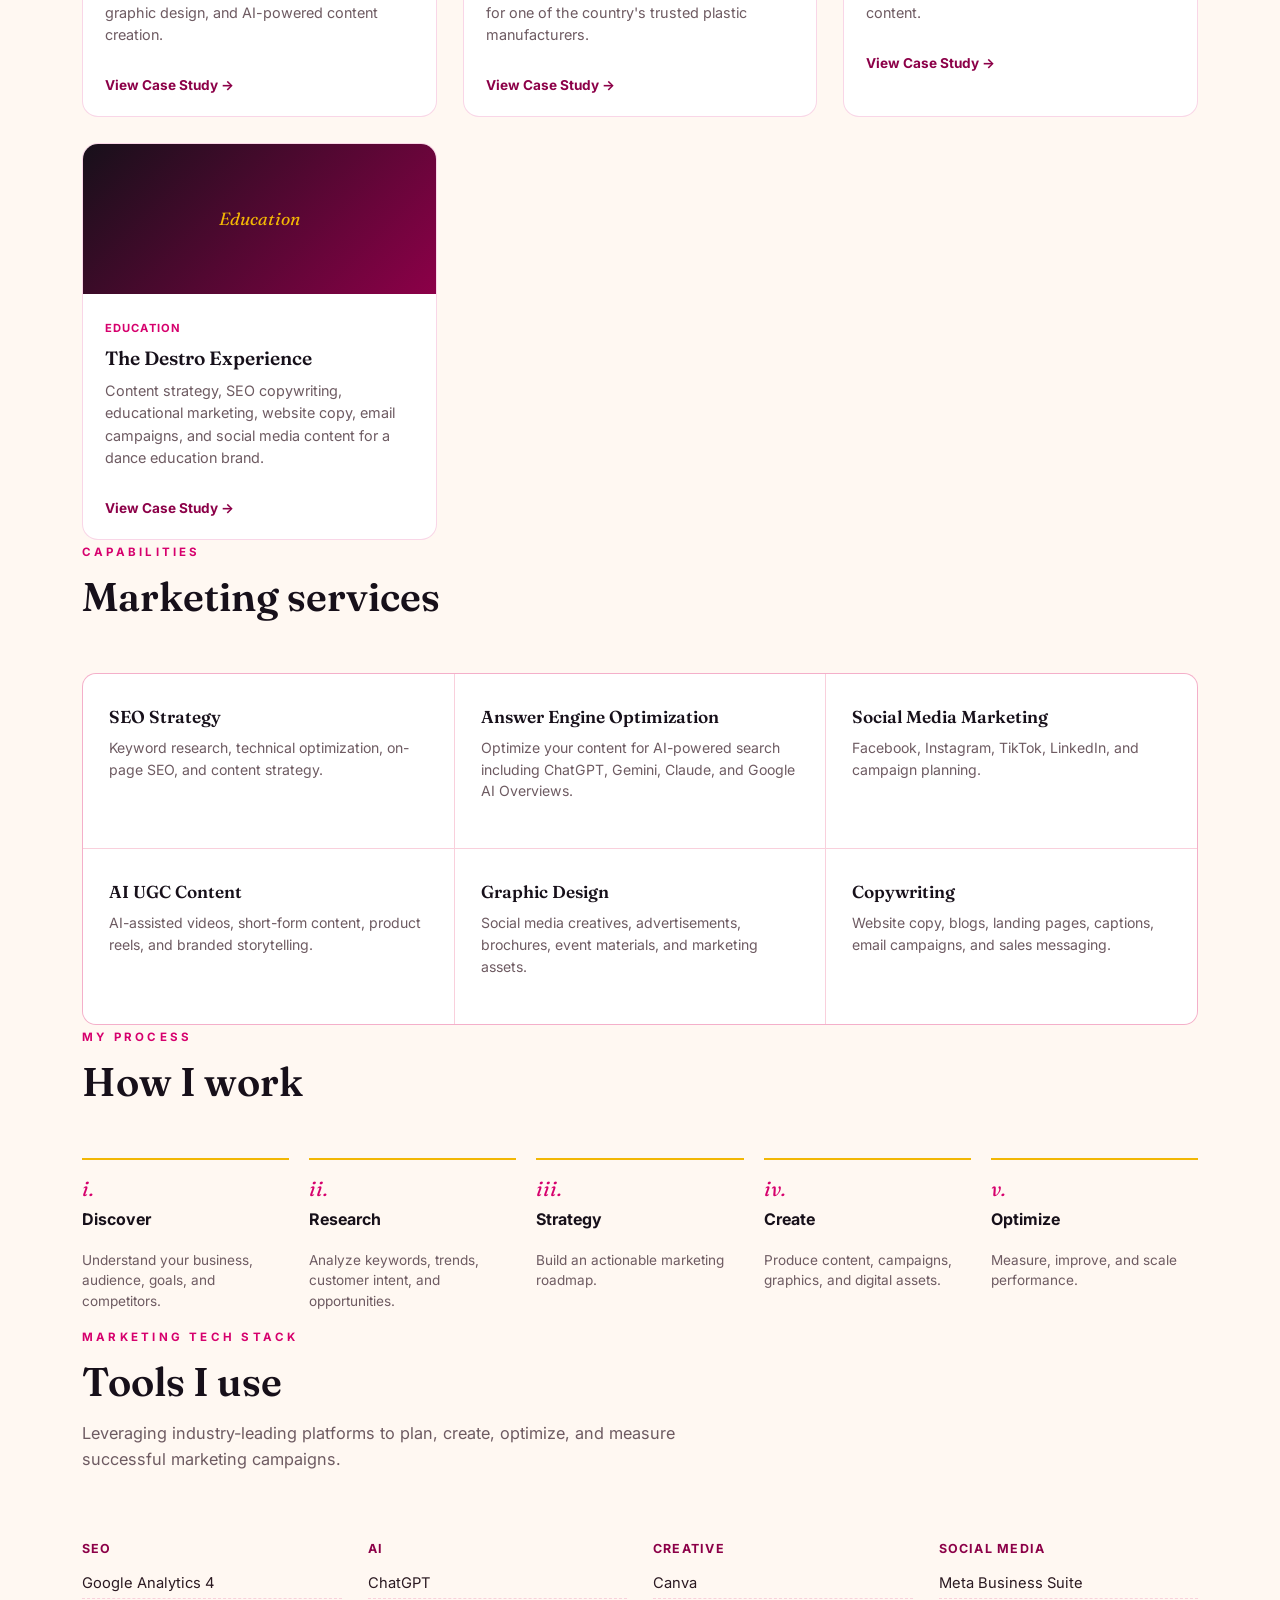
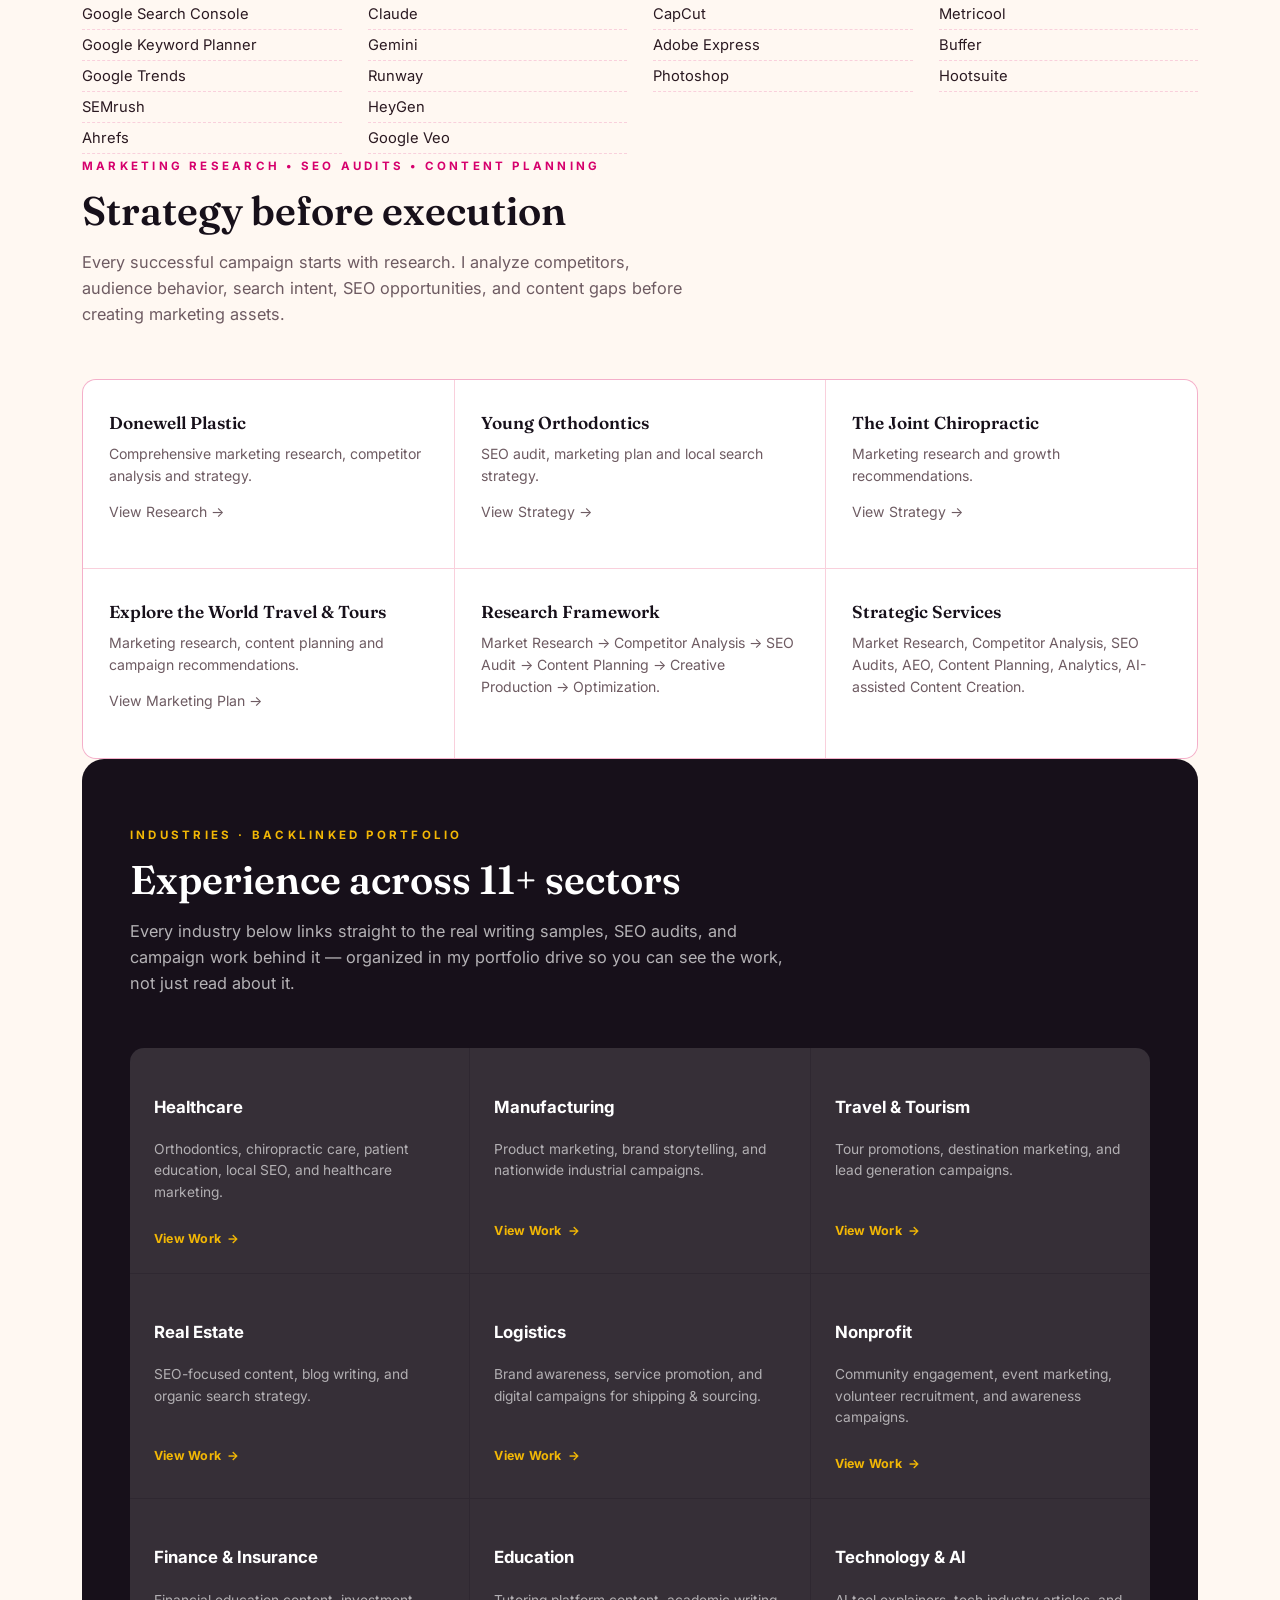
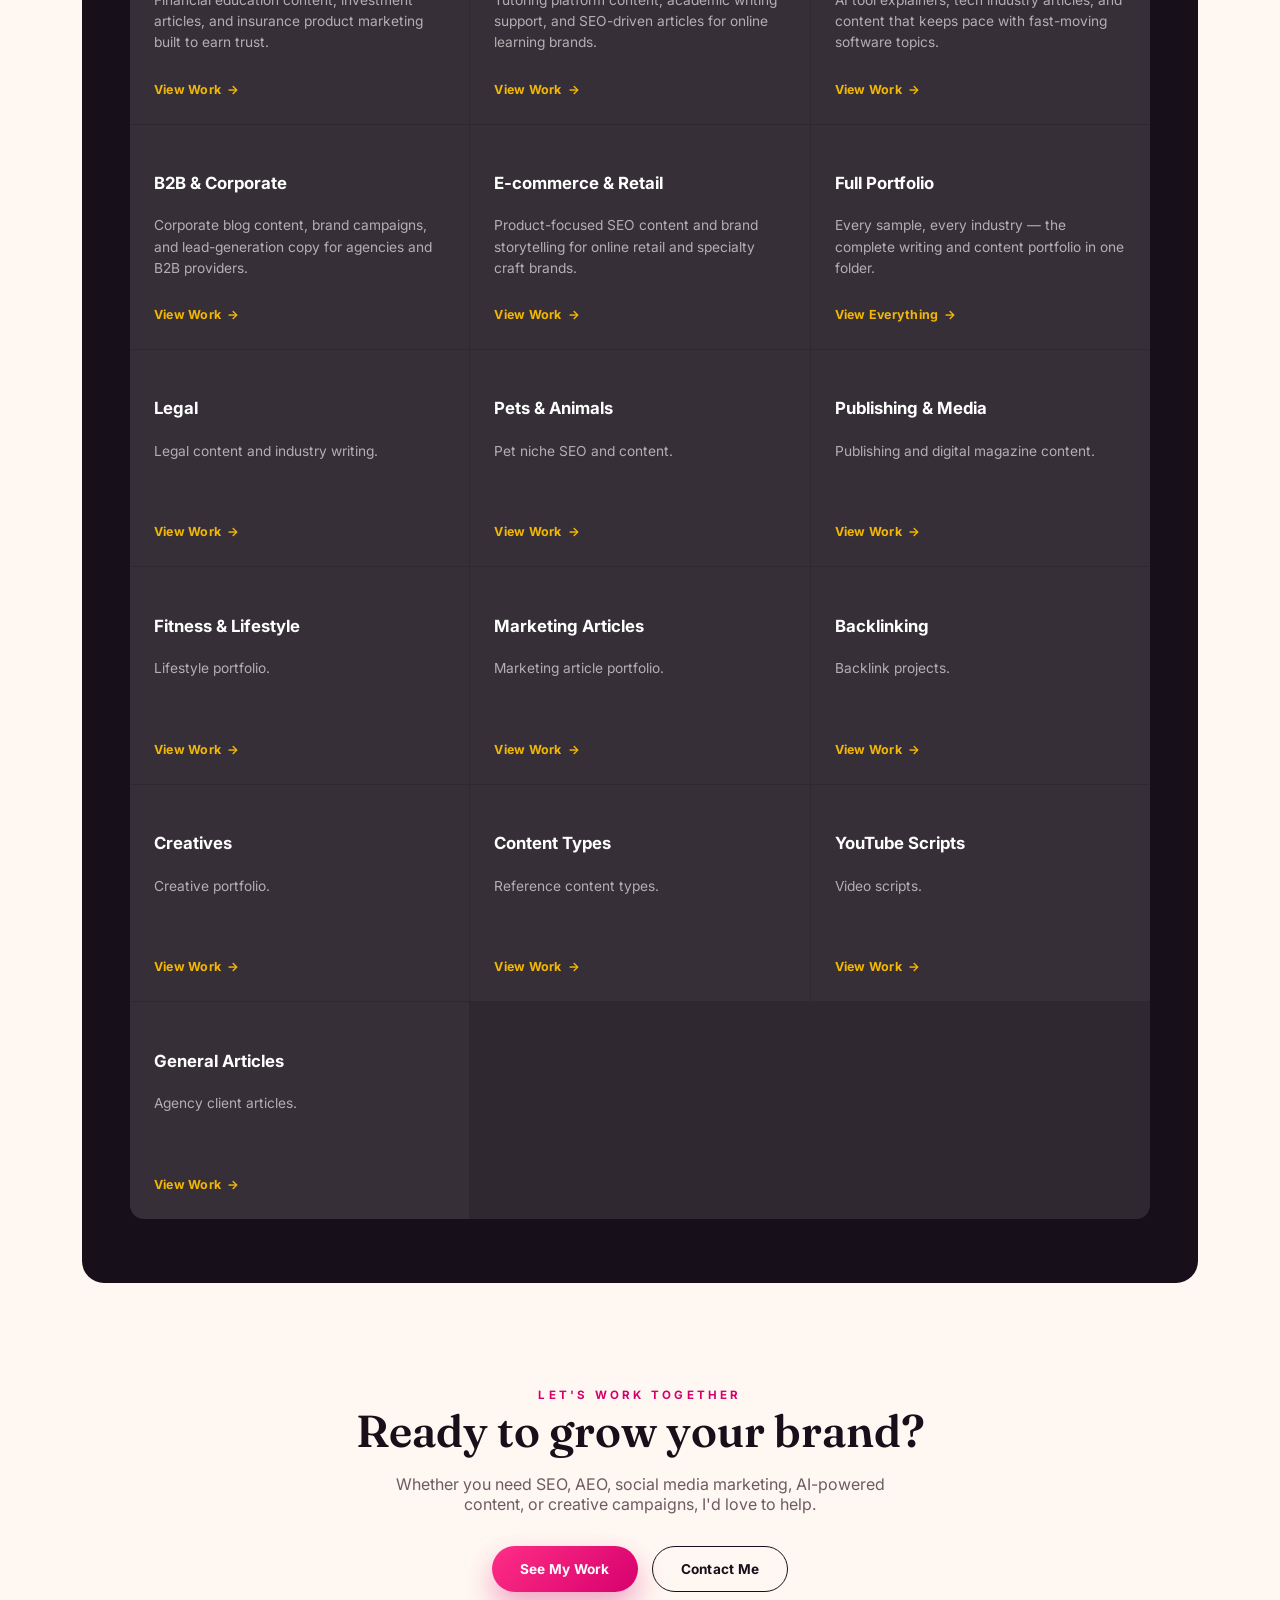
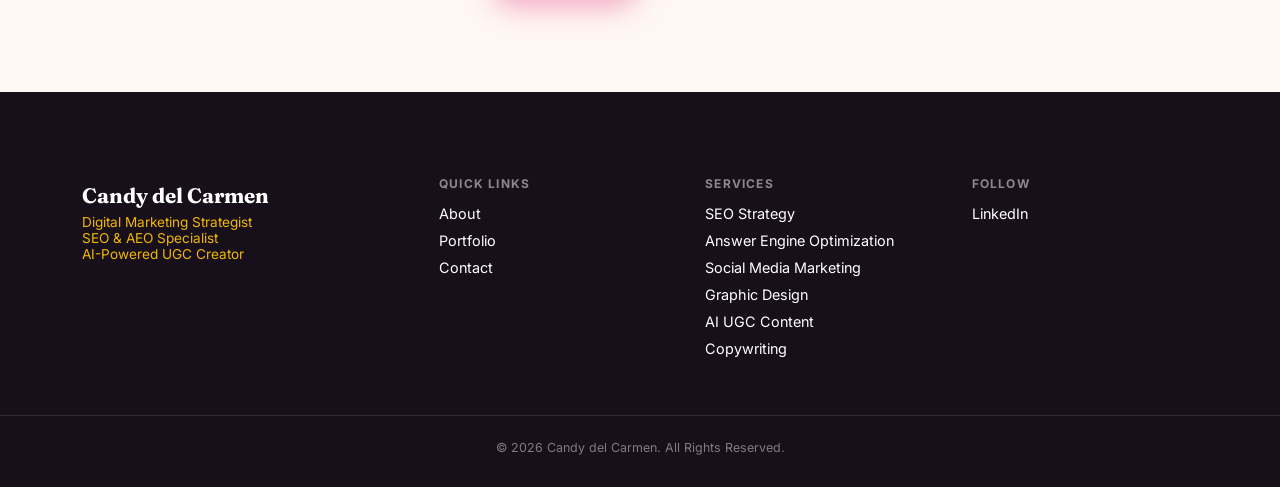
==== commit cca37aad: "Rename index_updated.html to index.html" ====
--- a/index.html
+++ b/index.html
@@ -209,7 +209,6 @@
 <p>I'm Candy del Carmen, a Digital Marketing Strategist specializing in SEO, Answer Engine Optimization (AEO), AI-powered content creation, social media marketing, graphic design, and copywriting. I enjoy turning ideas into campaigns that improve visibility, generate leads, and build long-term brand growth across multiple industries.</p>
 </div>
 </section>
-
 <section class="wrap" id="portfolio">
 <div class="section-head">
 <span class="eyebrow">Featured Work</span>
@@ -223,7 +222,7 @@
 <span class="work-tag">Healthcare</span>
 <h3>Young Orthodontics</h3>
 <p>Complete digital marketing support including SEO, social media, educational content, graphic design, and AI-powered content creation.</p>
-<a class="work-link" href="case-studies/young-orthodontics.html">View Case Study →</a>
+<a class="work-link" href="https://docs.google.com/document/d/1BS8VY9KEM27kXcl_0T5vee7i6rBJvag4yg1dOZaLuF4/edit?usp=drive_link" rel="noopener" target="_blank">View Case Study →</a>
 </div>
 </div>
 <div class="work-card">
@@ -232,7 +231,7 @@
 <span class="work-tag">Manufacturing</span>
 <h3>Donewell Plastic</h3>
 <p>Brand storytelling, product marketing, social media campaigns, and creative advertising for one of the country's trusted plastic manufacturers.</p>
-<a class="work-link" href="case-studies/donewell-plastic.html">View Case Study →</a>
+<a class="work-link" href="https://docs.google.com/document/d/1tLTaI_3Dg7xemcfk3BejX4d2bFOSCPwtpaZPBt2erZQ/edit?usp=drive_link" rel="noopener" target="_blank">View Case Study →</a>
 </div>
 </div>
 <div class="work-card">
@@ -241,10 +240,18 @@
 <span class="work-tag">Travel</span>
 <h3>Explore the World Travel &amp; Tours</h3>
 <p>Destination campaigns, travel promotions, social media creatives, and lead generation content.</p>
-<a class="work-link" href="case-studies/explore-the-world.html">View Case Study →</a>
-</div>
-</div>
-</div>
+<a class="work-link" href="https://docs.google.com/document/d/1C17aRttNvfCcprFAqQpUwqhjuuPJm6CZEte1Pb8bfao/edit?usp=drive_link" rel="noopener" target="_blank">View Case Study →</a>
+</div>
+</div>
+<div class="work-card">
+<div class="work-thumb">Education</div>
+<div class="work-body">
+<span class="work-tag">Education</span>
+<h3>The Destro Experience</h3>
+<p>Content strategy, SEO copywriting, educational marketing, website copy, email campaigns, and social media content for a dance education brand.</p>
+<a class="work-link" href="https://docs.google.com/document/d/17AKr-Tb-nMe9_teiZw2wBlUUt5a18rr5WzT8AiJI0E8/edit?usp=drive_link" rel="noopener" target="_blank">View Case Study →</a>
+</div>
+</div></div>
 </section>
 <section class="wrap" id="services">
 <div class="section-head">
@@ -286,6 +293,22 @@
 <div class="tool-cat"><h4>Social Media</h4><ul><li>Meta Business Suite</li><li>Metricool</li><li>Buffer</li><li>Hootsuite</li></ul></div>
 </div>
 </section>
+
+<section class="wrap" id="strategy">
+<div class="section-head">
+<span class="eyebrow">Marketing Research • SEO Audits • Content Planning</span>
+<h2>Strategy before execution</h2>
+<p>Every successful campaign starts with research. I analyze competitors, audience behavior, search intent, SEO opportunities, and content gaps before creating marketing assets.</p>
+</div>
+<div class="services-grid">
+<div class="svc"><h3>Donewell Plastic</h3><p>Comprehensive marketing research, competitor analysis and strategy.</p><p><a href="https://drive.google.com/file/d/1cqSDuStNAEW3oIWcRslcIWW4pF5G0S53/view?usp=drive_link" rel="noopener" target="_blank">View Research →</a></p></div>
+<div class="svc"><h3>Young Orthodontics</h3><p>SEO audit, marketing plan and local search strategy.</p><p><a href="https://docs.google.com/document/d/1UbX18UGtSCGkN1_idtud03x7GLVQnrjX/edit?usp=drive_link" rel="noopener" target="_blank">View Strategy →</a></p></div>
+<div class="svc"><h3>The Joint Chiropractic</h3><p>Marketing research and growth recommendations.</p><p><a href="https://docs.google.com/document/d/1HMvj8zjH2bnsCdx7HWw10H8b7TJ_FbZ7zh8DYDBfsd8/edit?usp=drive_link" rel="noopener" target="_blank">View Strategy →</a></p></div>
+<div class="svc"><h3>Explore the World Travel &amp; Tours</h3><p>Marketing research, content planning and campaign recommendations.</p><p><a href="https://docs.google.com/document/d/1By8MShifpPvBrsORC5HAKIC3a0OicDIRdP66jQFibKI/edit?usp=sharing" rel="noopener" target="_blank">View Marketing Plan →</a></p></div>
+<div class="svc"><h3>Research Framework</h3><p>Market Research → Competitor Analysis → SEO Audit → Content Planning → Creative Production → Optimization.</p></div>
+<div class="svc"><h3>Strategic Services</h3><p>Market Research, Competitor Analysis, SEO Audits, AEO, Content Planning, Analytics, AI-assisted Content Creation.</p></div>
+</div>
+</section>
 <section class="wrap" id="industries">
 <div class="industries-band">
 <div class="section-head">
@@ -297,42 +320,42 @@
 <div class="ind-card">
 <h4>Healthcare</h4>
 <p>Orthodontics, chiropractic care, patient education, local SEO, and healthcare marketing.</p>
-<a class="ind-link" href="https://drive.google.com/drive/folders/1C2Mv1wAY3HutkKKfXab7qu5t96WKvyYx" rel="noopener" target="_blank">View Work</a>
+<a class="ind-link" href="https://drive.google.com/drive/folders/1uY5oIPuX75k_zRpRP3yrav85h0eclNsN?usp=drive_link" rel="noopener" target="_blank">View Work</a>
 </div>
 <div class="ind-card">
 <h4>Manufacturing</h4>
 <p>Product marketing, brand storytelling, and nationwide industrial campaigns.</p>
-<a class="ind-link" href="https://drive.google.com/drive/folders/13r-7KQbCgcacdvEye-rkWml3vWOJJV0a" rel="noopener" target="_blank">View Work</a>
+<a class="ind-link" href="https://drive.google.com/drive/folders/1ihtpCmL63fdchowMLPHTEKiSlvoIxu9V?usp=drive_link" rel="noopener" target="_blank">View Work</a>
 </div>
 <div class="ind-card">
 <h4>Travel &amp; Tourism</h4>
 <p>Tour promotions, destination marketing, and lead generation campaigns.</p>
-<a class="ind-link" href="https://drive.google.com/drive/folders/1l76w4ffEw1ke2QKU69bD20gD-LFYAnLB" rel="noopener" target="_blank">View Work</a>
+<a class="ind-link" href="https://drive.google.com/drive/folders/17I4IlYPs5oNczvL1q5khty4zUOzCtFpm?usp=drive_link" rel="noopener" target="_blank">View Work</a>
 </div>
 <div class="ind-card">
 <h4>Real Estate</h4>
 <p>SEO-focused content, blog writing, and organic search strategy.</p>
-<a class="ind-link" href="https://drive.google.com/drive/folders/177mt53srZwRf8qZl_A6qMQUBA2HwSRHh" rel="noopener" target="_blank">View Work</a>
+<a class="ind-link" href="https://drive.google.com/drive/folders/1oHhbUujBIeKLYQd-CjwnPFk_L5QGVnwz?usp=drive_link" rel="noopener" target="_blank">View Work</a>
 </div>
 <div class="ind-card">
 <h4>Logistics</h4>
 <p>Brand awareness, service promotion, and digital campaigns for shipping &amp; sourcing.</p>
-<a class="ind-link" href="https://drive.google.com/drive/folders/1CwG1s_1nIx8tw1ER9iZv9YYHUdt4sjSX" rel="noopener" target="_blank">View Work</a>
+<a class="ind-link" href="https://drive.google.com/drive/folders/1TO1gmOT0Z5ozi0xqERhWjoNoAjj_62C9?usp=drive_link" rel="noopener" target="_blank">View Work</a>
 </div>
 <div class="ind-card">
 <h4>Nonprofit</h4>
 <p>Community engagement, event marketing, volunteer recruitment, and awareness campaigns.</p>
-<a class="ind-link" href="https://drive.google.com/drive/folders/1gYksuWm39XwqY875vRDECMp8G9r2x7UF" rel="noopener" target="_blank">View Work</a>
+<a class="ind-link" href="https://drive.google.com/drive/folders/1q7hUUEkBl8iSJCrhnYE8s1PDGxmF2AoB?usp=drive_link" rel="noopener" target="_blank">View Work</a>
 </div>
 <div class="ind-card">
 <h4>Finance &amp; Insurance</h4>
 <p>Financial education content, investment articles, and insurance product marketing built to earn trust.</p>
-<a class="ind-link" href="https://drive.google.com/drive/folders/1_C78WEMqdvD24Yie7InBfimHD8kfd9wo" rel="noopener" target="_blank">View Work</a>
+<a class="ind-link" href="https://drive.google.com/drive/folders/1cE9CdJS1xyIqe3hzzsRFDs7KrmqKEO_J?usp=drive_link" rel="noopener" target="_blank">View Work</a>
 </div>
 <div class="ind-card">
 <h4>Education</h4>
 <p>Tutoring platform content, academic writing support, and SEO-driven articles for online learning brands.</p>
-<a class="ind-link" href="https://drive.google.com/drive/folders/12cIhUAuejS9UlUC0ywyvKai-lE3b4iMJ" rel="noopener" target="_blank">View Work</a>
+<a class="ind-link" href="https://drive.google.com/drive/folders/1xKqU-g7Y7eIlNjcivDVAndCFObDuoEn3?usp=drive_link" rel="noopener" target="_blank">View Work</a>
 </div>
 <div class="ind-card">
 <h4>Technology &amp; AI</h4>
@@ -352,7 +375,7 @@
 <div class="ind-card">
 <h4>Full Portfolio</h4>
 <p>Every sample, every industry — the complete writing and content portfolio in one folder.</p>
-<a class="ind-link" href="https://drive.google.com/drive/folders/1Zwr-3mwfQ-76h5PP_gf1OiuIQiFK8hGd" rel="noopener" target="_blank">View Everything</a>
+<a class="ind-link" href="https://drive.google.com/drive/folders/1dn5pqoir67HijF6TcpmRmqINBR0_4WQv?usp=drive_link" rel="noopener" target="_blank">View Everything</a>
 </div>
 <div class="ind-card"><h4>Legal</h4><p>Legal content and industry writing.</p><a class="ind-link" href="https://drive.google.com/drive/folders/1N7DjzafcCq-hYjH5_iTw2WT8_kdALZdw?usp=drive_link" rel="noopener" target="_blank">View Work</a></div><div class="ind-card"><h4>Pets &amp; Animals</h4><p>Pet niche SEO and content.</p><a class="ind-link" href="https://drive.google.com/drive/folders/1vBJN_-xuq_PqGy2Sq0YGSELaD63BqzFQ?usp=drive_link" rel="noopener" target="_blank">View Work</a></div><div class="ind-card"><h4>Publishing &amp; Media</h4><p>Publishing and digital magazine content.</p><a class="ind-link" href="https://drive.google.com/drive/folders/1KaruBwiplH1RUKe1uE-f4HE8tLuDKoKr?usp=drive_link" rel="noopener" target="_blank">View Work</a></div><div class="ind-card"><h4>Fitness &amp; Lifestyle</h4><p>Lifestyle portfolio.</p><a class="ind-link" href="https://drive.google.com/drive/folders/19ZUWqGVW_q7VMNxw5TBukWGGBzy9eVJx?usp=drive_link" rel="noopener" target="_blank">View Work</a></div><div class="ind-card"><h4>Marketing Articles</h4><p>Marketing article portfolio.</p><a class="ind-link" href="https://drive.google.com/drive/folders/1aRiCPGPb4IZhT3mgS71Oy3jpZqP2OpMp?usp=drive_link" rel="noopener" target="_blank">View Work</a></div><div class="ind-card"><h4>Backlinking</h4><p>Backlink projects.</p><a class="ind-link" href="https://drive.google.com/drive/folders/1qYCHItVPYzIifqaNv1gllwv8mluJZFAh?usp=drive_link" rel="noopener" target="_blank">View Work</a></div><div class="ind-card"><h4>Creatives</h4><p>Creative portfolio.</p><a class="ind-link" href="https://drive.google.com/drive/folders/18SlZV9scZ7I4RlTIcRxC1ygaZIaoPA-l?usp=drive_link" rel="noopener" target="_blank">View Work</a></div><div class="ind-card"><h4>Content Types</h4><p>Reference content types.</p><a class="ind-link" href="https://drive.google.com/drive/folders/1aqD0S8a_qamauXTKeZkCRTjjqyzppTas?usp=drive_link" rel="noopener" target="_blank">View Work</a></div><div class="ind-card"><h4>YouTube Scripts</h4><p>Video scripts.</p><a class="ind-link" href="https://drive.google.com/drive/folders/1dPGhrqxhsNYweo0FXhSLCCzChnWYPJmn?usp=drive_link" rel="noopener" target="_blank">View Work</a></div><div class="ind-card"><h4>General Articles</h4><p>Agency client articles.</p><a class="ind-link" href="https://drive.google.com/drive/folders/1d9ZVEHFM7ou9877xhPrO0D2QA-0umqo1?usp=drive_link" rel="noopener" target="_blank">View Work</a></div></div>
 </div>
@@ -377,8 +400,6 @@
 <ul>
 <li><a href="about.html">About</a></li>
 <li><a href="https://drive.google.com/drive/folders/1dn5pqoir67HijF6TcpmRmqINBR0_4WQv?usp=drive_link" rel="noopener" target="_blank">Portfolio</a></li>
-
-
 <li><a href="mailto:gandy327@gmail.com">Contact</a></li>
 </ul>
 </div>
